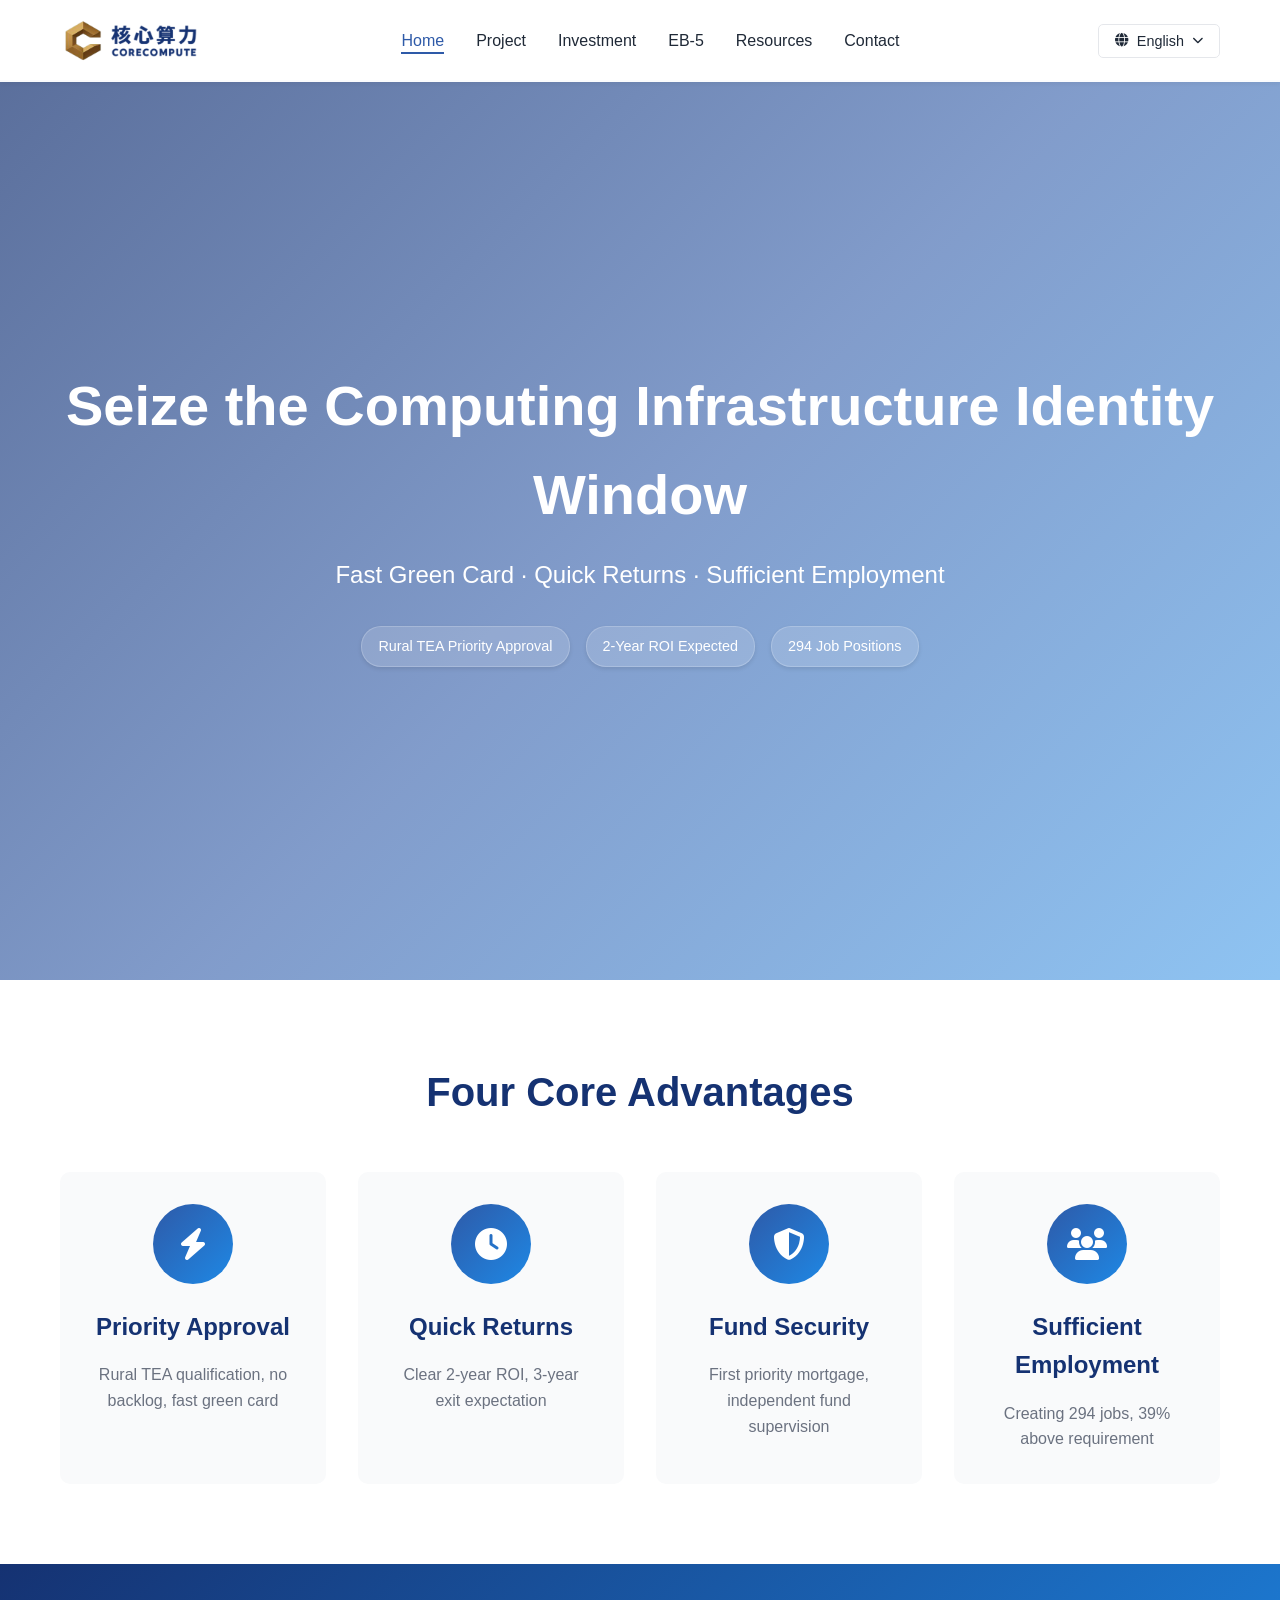
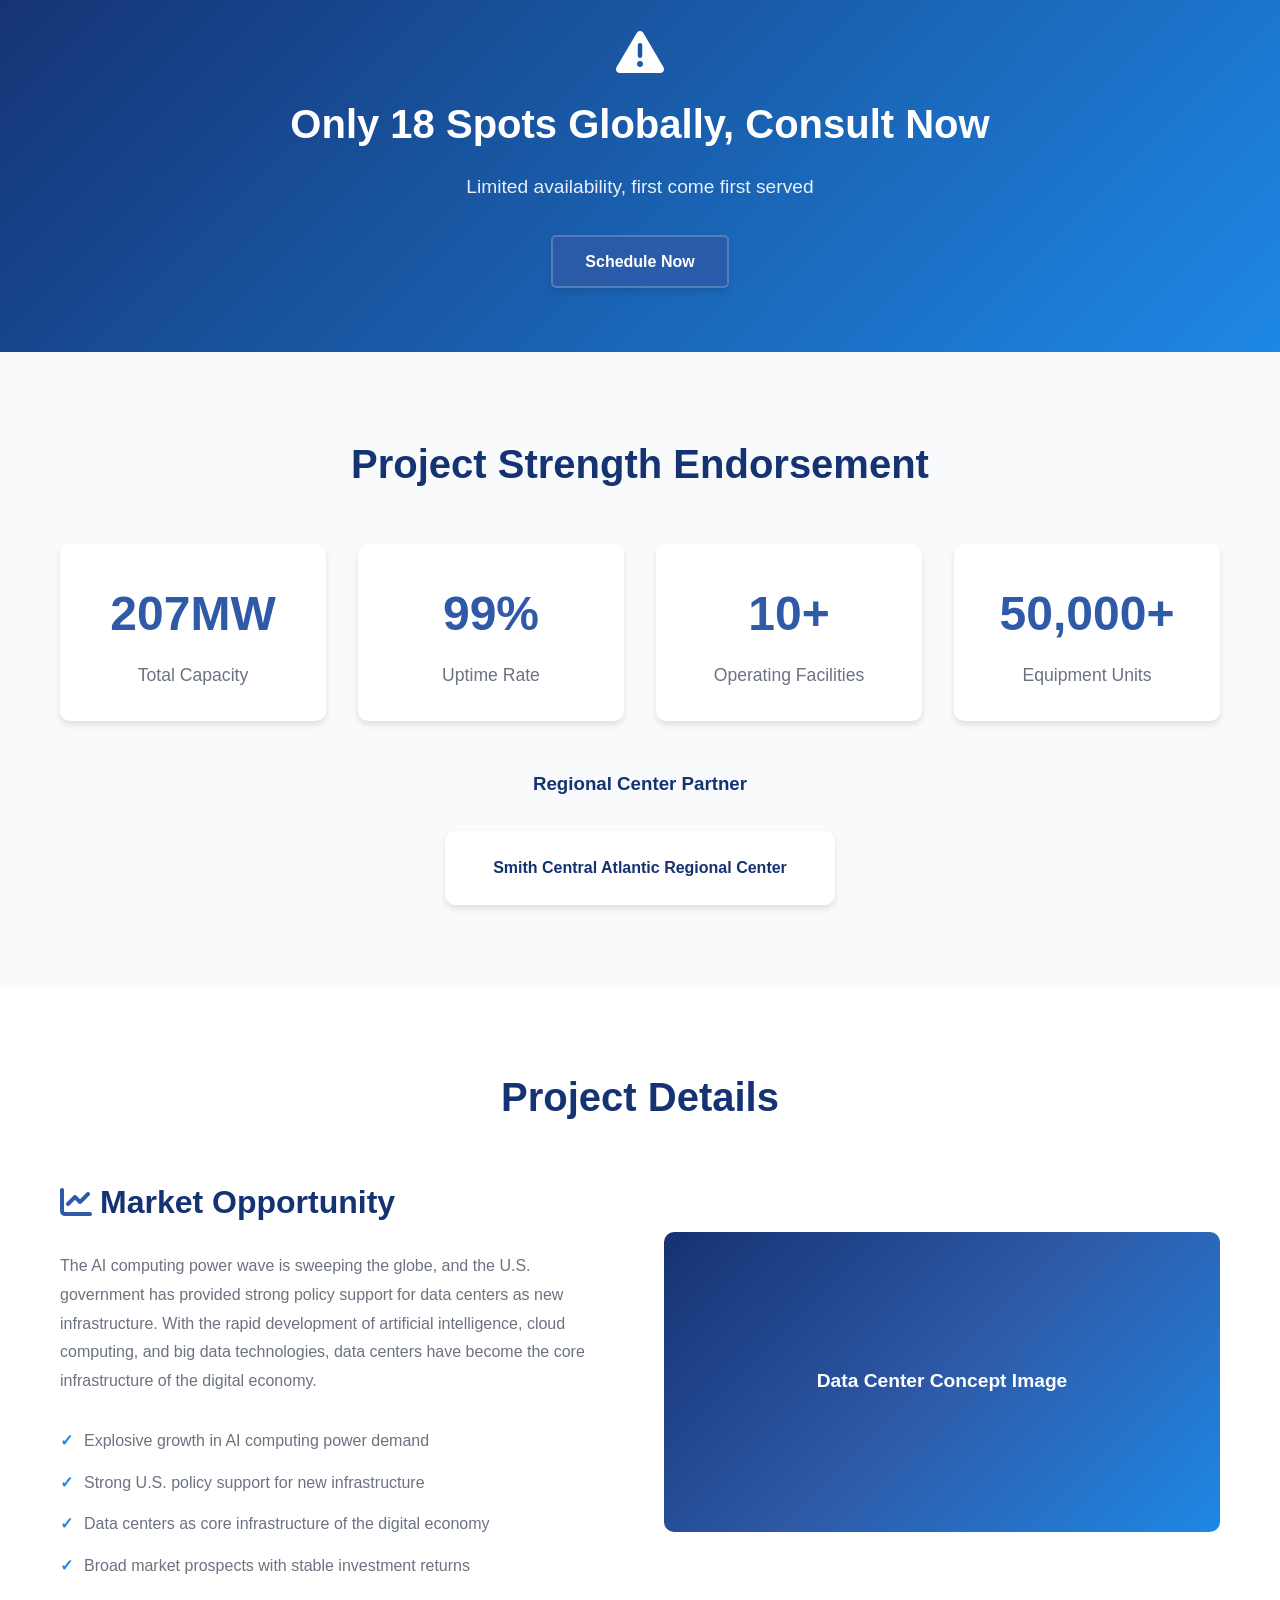
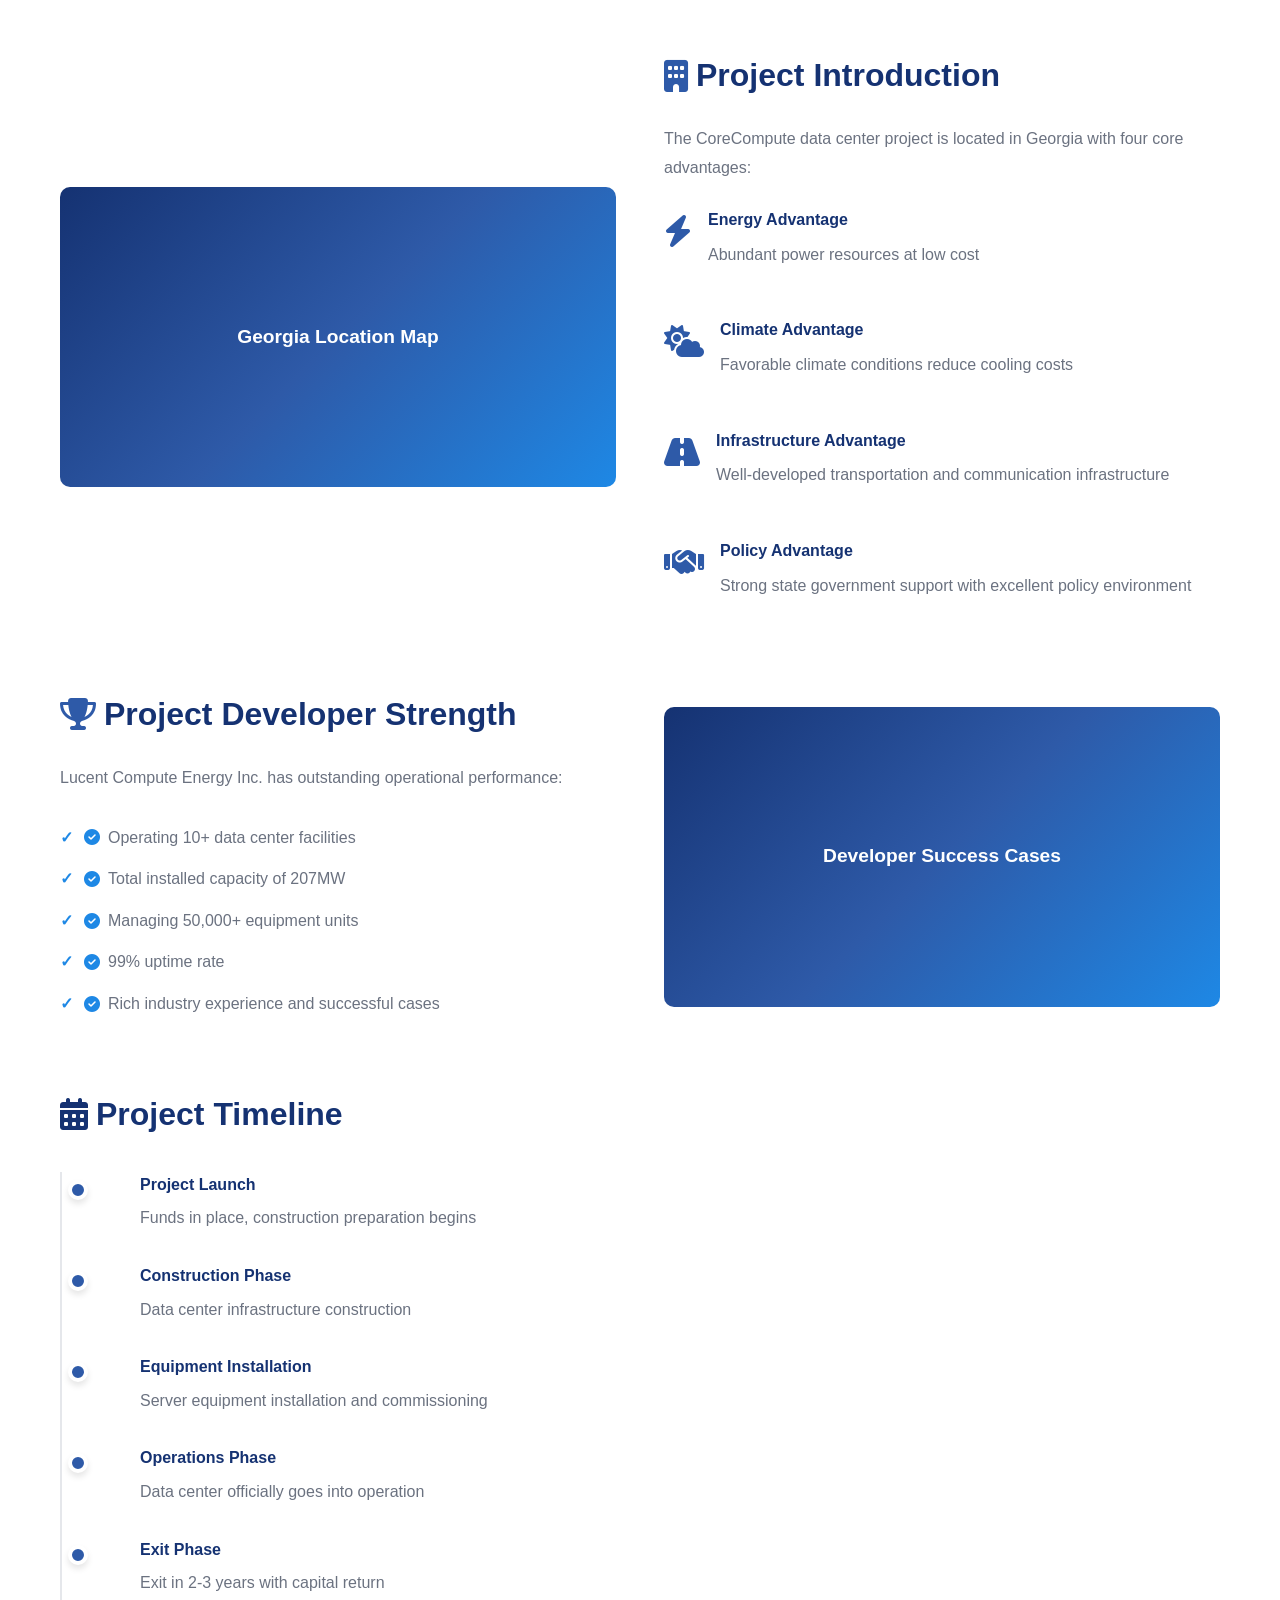
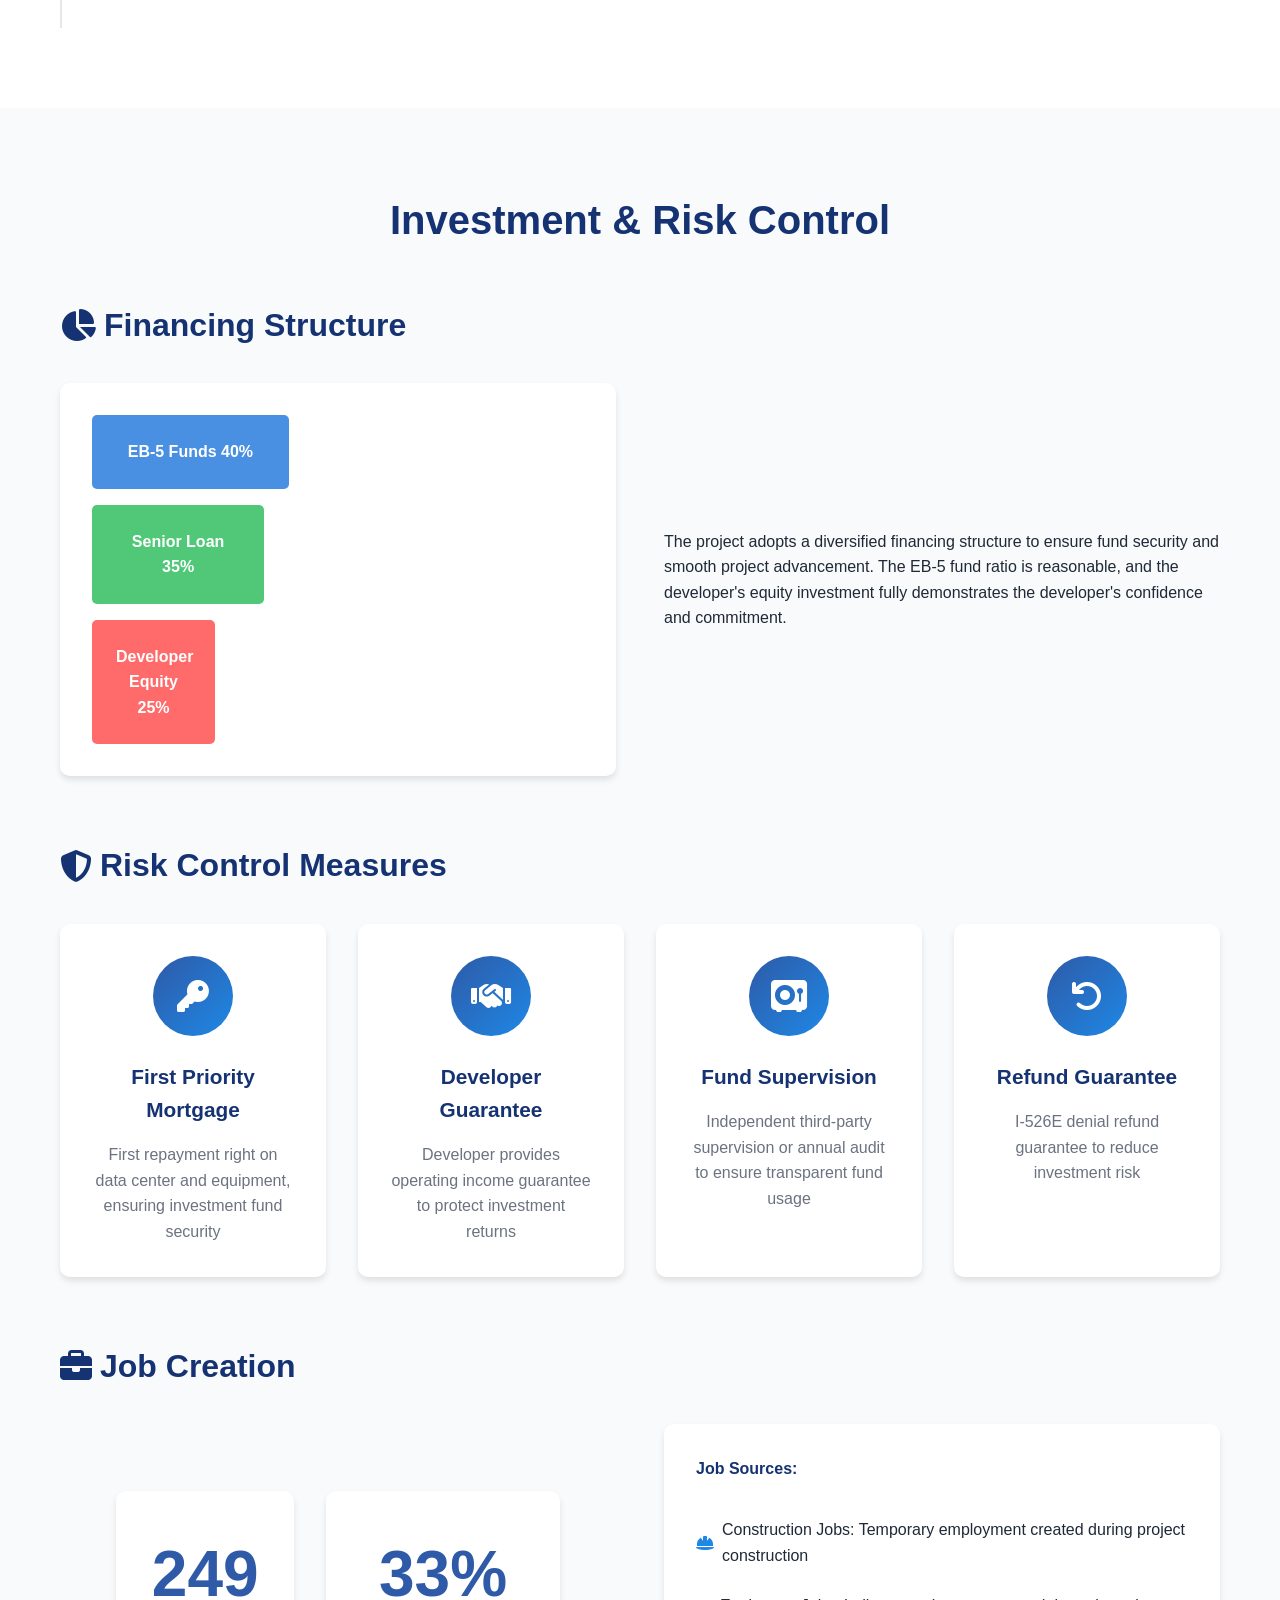
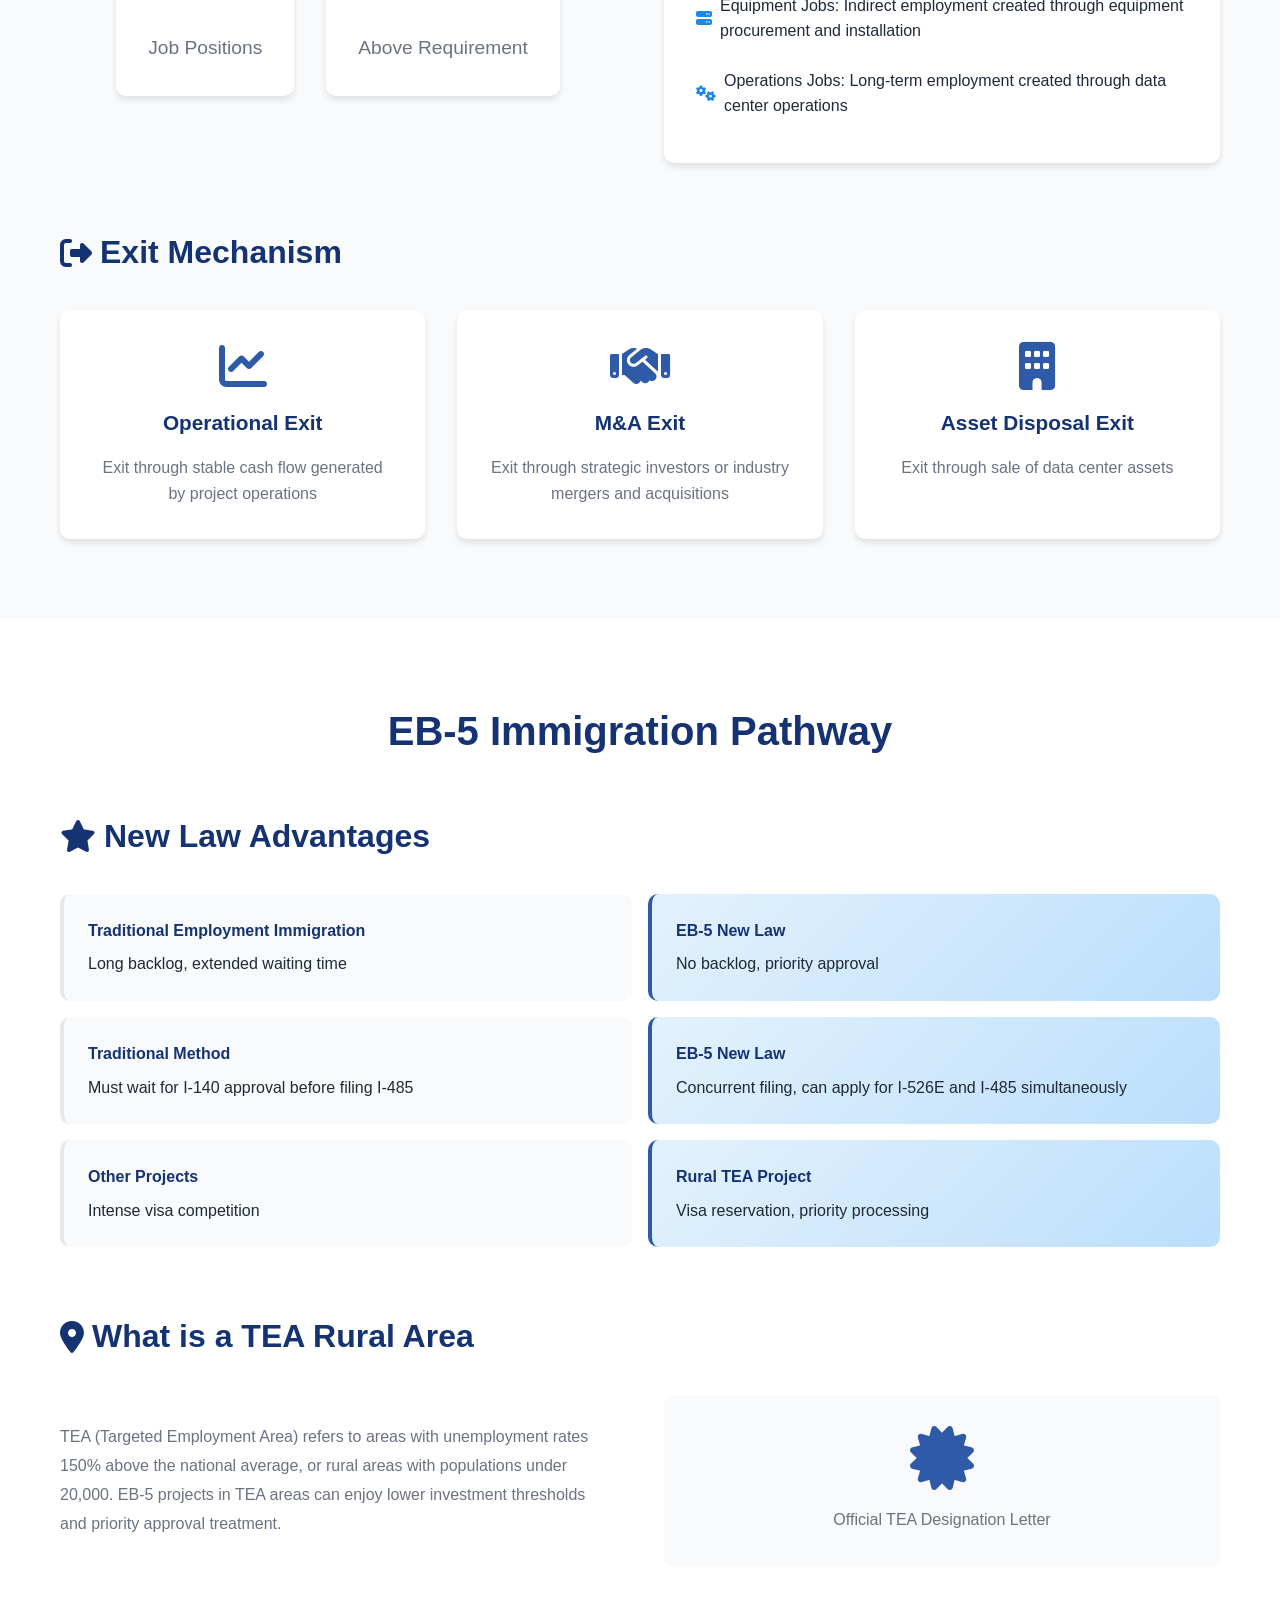
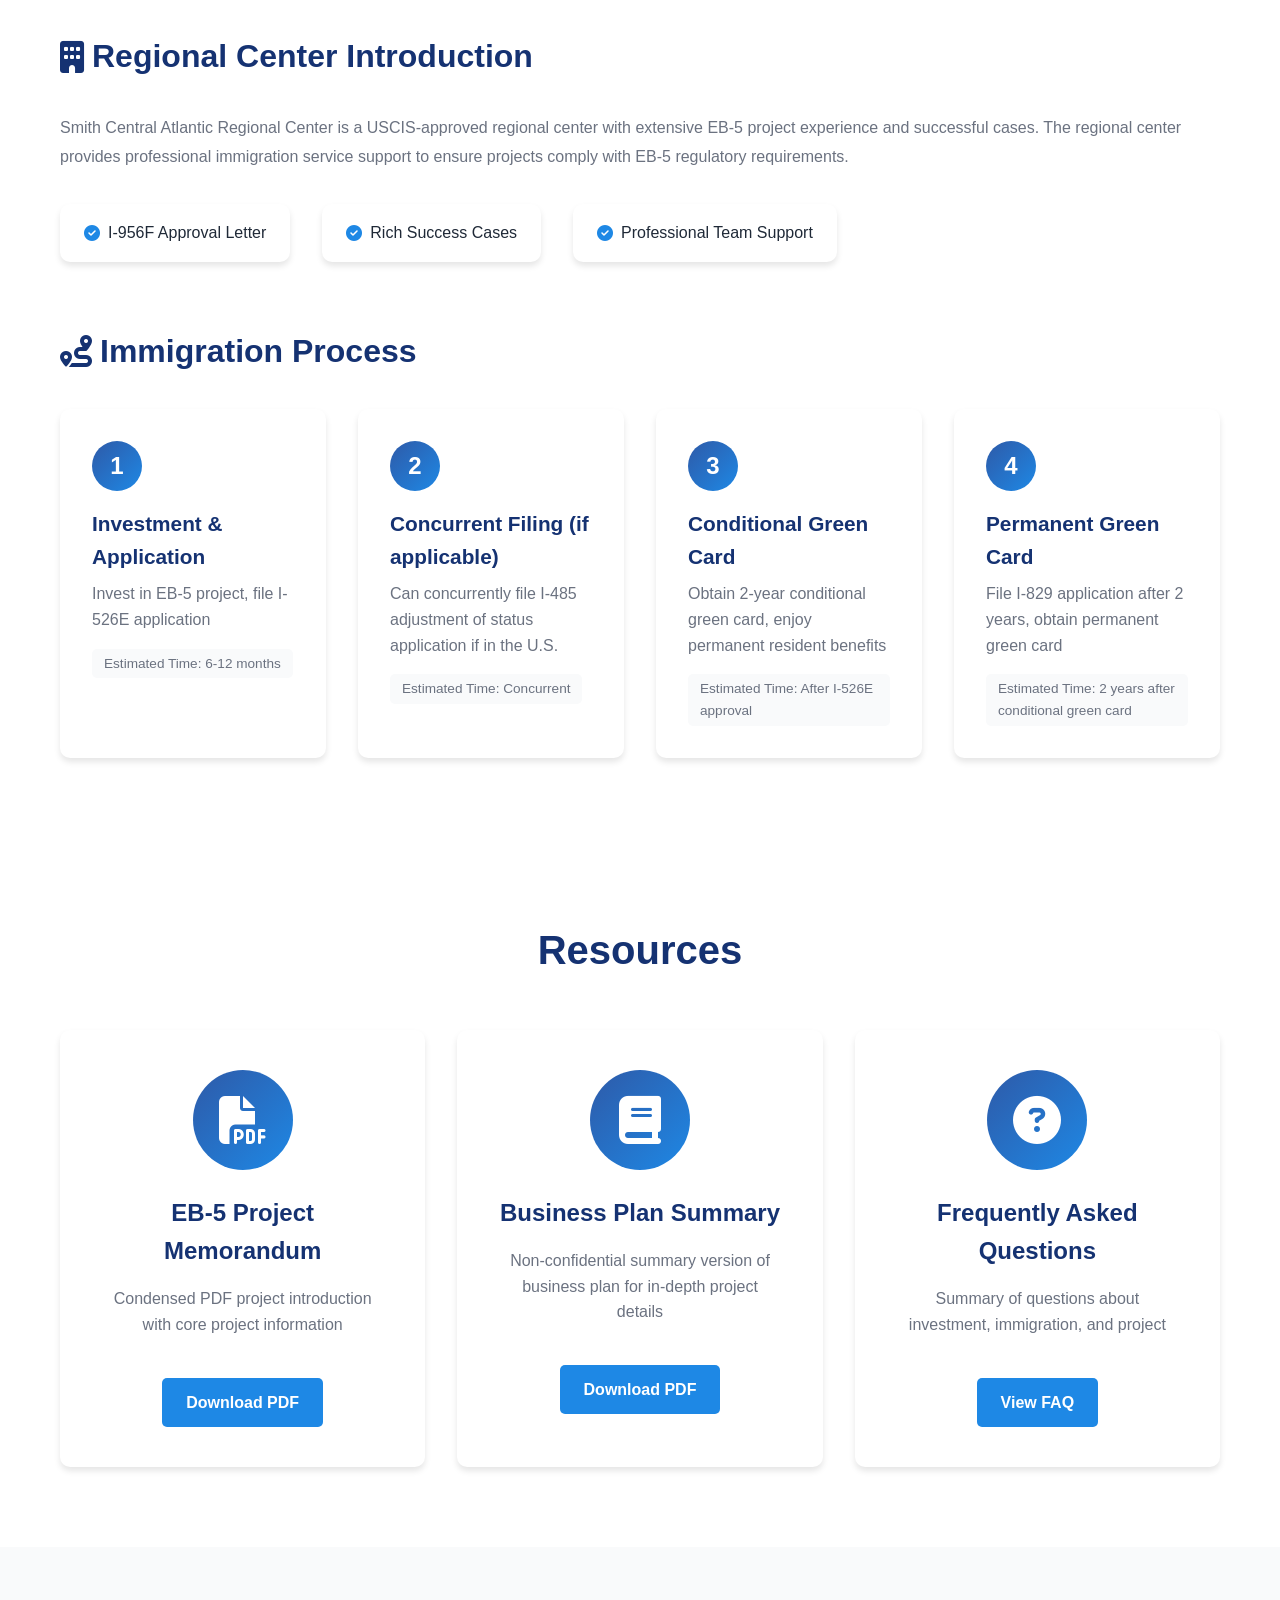
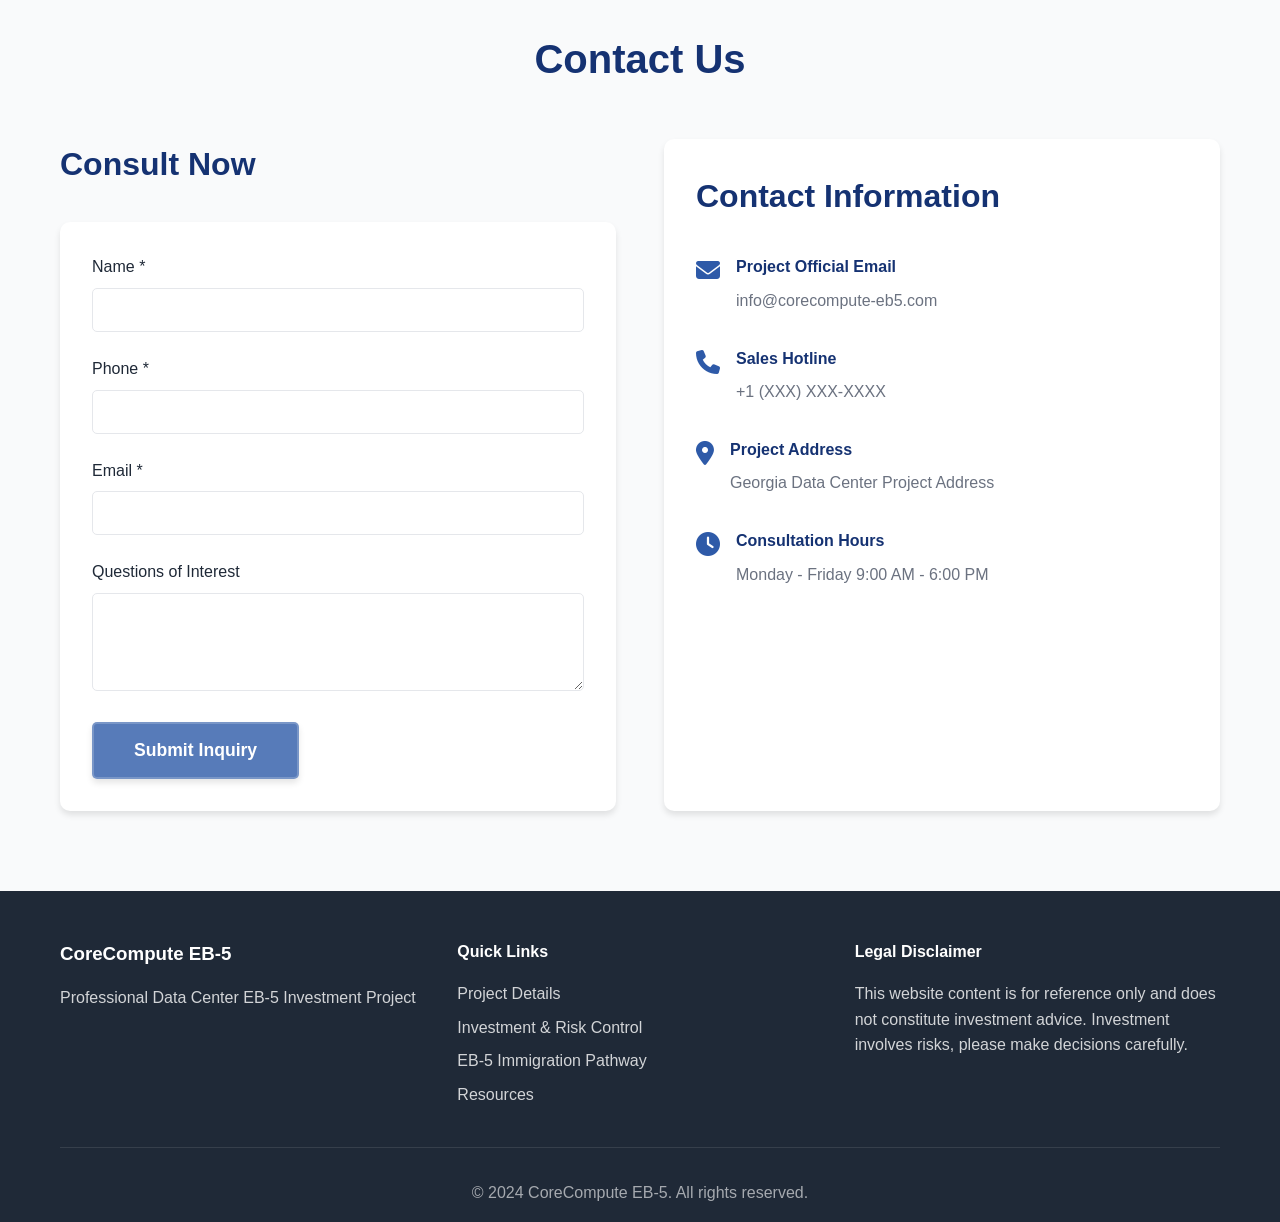
==== core/index-en.html @ f56f00c4 "_" ====
<!DOCTYPE html>
<html lang="en">
<head>
    <meta charset="UTF-8">
    <meta name="viewport" content="width=device-width, initial-scale=1.0">
    <title>CoreCompute EB-5 Data Center Project | Rural TEA Priority Approval</title>
    <link rel="stylesheet" href="styles.css">
    <link rel="stylesheet" href="https://cdnjs.cloudflare.com/ajax/libs/font-awesome/6.4.0/css/all.min.css">
</head>
<body>
    <!-- Navigation Bar -->
    <nav class="navbar">
        <div class="container">
            <div class="nav-brand">
                <img src="images/logo.png" alt="CoreCompute EB-5" class="nav-logo">
            </div>
            <ul class="nav-menu" id="navMenu">
                <li><a href="#home" class="nav-link active">Home</a></li>
                <li><a href="#project" class="nav-link">Project</a></li>
                <li><a href="#investment" class="nav-link">Investment</a></li>
                <li><a href="#eb5" class="nav-link">EB-5</a></li>
                <li><a href="#resources" class="nav-link">Resources</a></li>
                <li><a href="#contact" class="nav-link">Contact</a></li>
            </ul>
            <div class="nav-right">
                <div class="language-switcher">
                    <button class="language-btn" id="languageBtn">
                        <i class="fas fa-globe"></i>
                        <span class="current-lang">English</span>
                        <i class="fas fa-chevron-down"></i>
                    </button>
                    <ul class="language-dropdown" id="languageDropdown">
                        <li><a href="#" data-lang="zh" class="lang-option">中文</a></li>
                        <li><a href="#" data-lang="en" class="lang-option active">English</a></li>
                    </ul>
                </div>
                <div class="nav-toggle" id="navToggle">
                    <span></span>
                    <span></span>
                    <span></span>
                </div>
            </div>
        </div>
    </nav>

    <!-- Home Hero Section -->
    <section id="home" class="hero">
        <video class="hero-bg-video" id="heroBgVideo" autoplay muted loop playsinline>
            <source src="images/bg.mp4" type="video/mp4">
        </video>
        <div class="hero-overlay"></div>
        <div class="hero-content">
            <div class="container">
                <h1 class="hero-title">Seize the Computing Infrastructure Identity Window</h1>
                <p class="hero-subtitle">Fast Green Card · Quick Returns · Sufficient Employment</p>
                <div class="hero-badges">
                    <span class="badge">Rural TEA Priority Approval</span>
                    <span class="badge">2-Year ROI Expected</span>
                    <span class="badge">294 Job Positions</span>
                </div>
            </div>
        </div>
        <div class="scroll-indicator">
            <i class="fas fa-chevron-down"></i>
        </div>
    </section>

    <!-- Core Advantages -->
    <section class="advantages">
        <div class="container">
            <h2 class="section-title">Four Core Advantages</h2>
            <div class="advantages-grid">
                <div class="advantage-card">
                    <div class="advantage-icon">
                        <i class="fas fa-bolt"></i>
                    </div>
                    <h3>Priority Approval</h3>
                    <p>Rural TEA qualification, no backlog, fast green card</p>
                </div>
                <div class="advantage-card">
                    <div class="advantage-icon">
                        <i class="fas fa-clock"></i>
                    </div>
                    <h3>Quick Returns</h3>
                    <p>Clear 2-year ROI, 3-year exit expectation</p>
                </div>
                <div class="advantage-card">
                    <div class="advantage-icon">
                        <i class="fas fa-shield-alt"></i>
                    </div>
                    <h3>Fund Security</h3>
                    <p>First priority mortgage, independent fund supervision</p>
                </div>
                <div class="advantage-card">
                    <div class="advantage-icon">
                        <i class="fas fa-users"></i>
                    </div>
                    <h3>Sufficient Employment</h3>
                    <p>Creating 294 jobs, 39% above requirement</p>
                </div>
            </div>
        </div>
    </section>

    <!-- Global Quota Alert -->
    <section class="quota-alert">
        <div class="container">
            <div class="quota-content">
                <i class="fas fa-exclamation-triangle"></i>
                <h2>Only 18 Spots Globally, Consult Now</h2>
                <p>Limited availability, first come first served</p>
                <a href="#contact" class="btn-primary">Schedule Now</a>
            </div>
        </div>
    </section>

    <!-- Trust Endorsement -->
    <section class="trust">
        <div class="container">
            <h2 class="section-title">Project Strength Endorsement</h2>
            <div class="trust-stats">
                <div class="stat-item">
                    <div class="stat-number">207MW</div>
                    <div class="stat-label">Total Capacity</div>
                </div>
                <div class="stat-item">
                    <div class="stat-number">99%</div>
                    <div class="stat-label">Uptime Rate</div>
                </div>
                <div class="stat-item">
                    <div class="stat-number">10+</div>
                    <div class="stat-label">Operating Facilities</div>
                </div>
                <div class="stat-item">
                    <div class="stat-number">50,000+</div>
                    <div class="stat-label">Equipment Units</div>
                </div>
            </div>
            <div class="trust-partners">
                <h3>Regional Center Partner</h3>
                <div class="partner-logos">
                    <div class="partner-logo">Smith Central Atlantic Regional Center</div>
                </div>
            </div>
        </div>
    </section>

    <!-- Project Details -->
    <section id="project" class="project-details">
        <div class="container">
            <h2 class="section-title">Project Details</h2>
            
            <div class="detail-section">
                <div class="detail-content">
                    <h3><i class="fas fa-chart-line"></i> Market Opportunity</h3>
                    <p>The AI computing power wave is sweeping the globe, and the U.S. government has provided strong policy support for data centers as new infrastructure. With the rapid development of artificial intelligence, cloud computing, and big data technologies, data centers have become the core infrastructure of the digital economy.</p>
                    <ul>
                        <li>Explosive growth in AI computing power demand</li>
                        <li>Strong U.S. policy support for new infrastructure</li>
                        <li>Data centers as core infrastructure of the digital economy</li>
                        <li>Broad market prospects with stable investment returns</li>
                    </ul>
                </div>
                <div class="detail-image">
                    <div class="placeholder-image">Data Center Concept Image</div>
                </div>
            </div>

            <div class="detail-section reverse">
                <div class="detail-content">
                    <h3><i class="fas fa-building"></i> Project Introduction</h3>
                    <p>The CoreCompute data center project is located in Georgia with four core advantages:</p>
                    <div class="feature-list">
                        <div class="feature-item">
                            <i class="fas fa-bolt"></i>
                            <div>
                                <strong>Energy Advantage</strong>
                                <p>Abundant power resources at low cost</p>
                            </div>
                        </div>
                        <div class="feature-item">
                            <i class="fas fa-cloud-sun"></i>
                            <div>
                                <strong>Climate Advantage</strong>
                                <p>Favorable climate conditions reduce cooling costs</p>
                            </div>
                        </div>
                        <div class="feature-item">
                            <i class="fas fa-road"></i>
                            <div>
                                <strong>Infrastructure Advantage</strong>
                                <p>Well-developed transportation and communication infrastructure</p>
                            </div>
                        </div>
                        <div class="feature-item">
                            <i class="fas fa-handshake"></i>
                            <div>
                                <strong>Policy Advantage</strong>
                                <p>Strong state government support with excellent policy environment</p>
                            </div>
                        </div>
                    </div>
                </div>
                <div class="detail-image">
                    <div class="placeholder-image">Georgia Location Map</div>
                </div>
            </div>

            <div class="detail-section">
                <div class="detail-content">
                    <h3><i class="fas fa-trophy"></i> Project Developer Strength</h3>
                    <p>Lucent Compute Energy Inc. has outstanding operational performance:</p>
                    <ul class="achievement-list">
                        <li><i class="fas fa-check-circle"></i> Operating 10+ data center facilities</li>
                        <li><i class="fas fa-check-circle"></i> Total installed capacity of 207MW</li>
                        <li><i class="fas fa-check-circle"></i> Managing 50,000+ equipment units</li>
                        <li><i class="fas fa-check-circle"></i> 99% uptime rate</li>
                        <li><i class="fas fa-check-circle"></i> Rich industry experience and successful cases</li>
                    </ul>
                </div>
                <div class="detail-image">
                    <div class="placeholder-image">Developer Success Cases</div>
                </div>
            </div>

            <div class="timeline-section">
                <h3><i class="fas fa-calendar-alt"></i> Project Timeline</h3>
                <div class="timeline">
                    <div class="timeline-item">
                        <div class="timeline-marker"></div>
                        <div class="timeline-content">
                            <h4>Project Launch</h4>
                            <p>Funds in place, construction preparation begins</p>
                        </div>
                    </div>
                    <div class="timeline-item">
                        <div class="timeline-marker"></div>
                        <div class="timeline-content">
                            <h4>Construction Phase</h4>
                            <p>Data center infrastructure construction</p>
                        </div>
                    </div>
                    <div class="timeline-item">
                        <div class="timeline-marker"></div>
                        <div class="timeline-content">
                            <h4>Equipment Installation</h4>
                            <p>Server equipment installation and commissioning</p>
                        </div>
                    </div>
                    <div class="timeline-item">
                        <div class="timeline-marker"></div>
                        <div class="timeline-content">
                            <h4>Operations Phase</h4>
                            <p>Data center officially goes into operation</p>
                        </div>
                    </div>
                    <div class="timeline-item">
                        <div class="timeline-marker"></div>
                        <div class="timeline-content">
                            <h4>Exit Phase</h4>
                            <p>Exit in 2-3 years with capital return</p>
                        </div>
                    </div>
                </div>
            </div>
        </div>
    </section>

    <!-- Investment & Risk Control -->
    <section id="investment" class="investment">
        <div class="container">
            <h2 class="section-title">Investment & Risk Control</h2>

            <div class="investment-section">
                <h3><i class="fas fa-chart-pie"></i> Financing Structure</h3>
                <div class="finance-structure">
                    <div class="structure-chart">
                        <div class="chart-placeholder">
                            <div class="chart-item" style="width: 40%; background: #4A90E2;">
                                <span>EB-5 Funds 40%</span>
                            </div>
                            <div class="chart-item" style="width: 35%; background: #50C878;">
                                <span>Senior Loan 35%</span>
                            </div>
                            <div class="chart-item" style="width: 25%; background: #FF6B6B;">
                                <span>Developer Equity 25%</span>
                            </div>
                        </div>
                    </div>
                    <div class="structure-details">
                        <p>The project adopts a diversified financing structure to ensure fund security and smooth project advancement. The EB-5 fund ratio is reasonable, and the developer's equity investment fully demonstrates the developer's confidence and commitment.</p>
                    </div>
                </div>
            </div>

            <div class="risk-control">
                <h3><i class="fas fa-shield-alt"></i> Risk Control Measures</h3>
                <div class="risk-grid">
                    <div class="risk-card">
                        <div class="risk-icon">
                            <i class="fas fa-key"></i>
                        </div>
                        <h4>First Priority Mortgage</h4>
                        <p>First repayment right on data center and equipment, ensuring investment fund security</p>
                    </div>
                    <div class="risk-card">
                        <div class="risk-icon">
                            <i class="fas fa-handshake"></i>
                        </div>
                        <h4>Developer Guarantee</h4>
                        <p>Developer provides operating income guarantee to protect investment returns</p>
                    </div>
                    <div class="risk-card">
                        <div class="risk-icon">
                            <i class="fas fa-vault"></i>
                        </div>
                        <h4>Fund Supervision</h4>
                        <p>Independent third-party supervision or annual audit to ensure transparent fund usage</p>
                    </div>
                    <div class="risk-card">
                        <div class="risk-icon">
                            <i class="fas fa-undo"></i>
                        </div>
                        <h4>Refund Guarantee</h4>
                        <p>I-526E denial refund guarantee to reduce investment risk</p>
                    </div>
                </div>
            </div>

            <div class="employment-section">
                <h3><i class="fas fa-briefcase"></i> Job Creation</h3>
                <div class="employment-content">
                    <div class="employment-stats">
                        <div class="employment-stat">
                            <div class="stat-number-large">294</div>
                            <div class="stat-label-large">Job Positions</div>
                        </div>
                        <div class="employment-stat">
                            <div class="stat-number-large">39%</div>
                            <div class="stat-label-large">Above Requirement</div>
                        </div>
                    </div>
                    <div class="employment-breakdown">
                        <h4>Job Sources:</h4>
                        <ul>
                            <li><i class="fas fa-hard-hat"></i> Construction Jobs: Temporary employment created during project construction</li>
                            <li><i class="fas fa-server"></i> Equipment Jobs: Indirect employment created through equipment procurement and installation</li>
                            <li><i class="fas fa-cogs"></i> Operations Jobs: Long-term employment created through data center operations</li>
                        </ul>
                    </div>
                </div>
            </div>

            <div class="exit-section">
                <h3><i class="fas fa-sign-out-alt"></i> Exit Mechanism</h3>
                <div class="exit-options">
                    <div class="exit-card">
                        <i class="fas fa-chart-line"></i>
                        <h4>Operational Exit</h4>
                        <p>Exit through stable cash flow generated by project operations</p>
                    </div>
                    <div class="exit-card">
                        <i class="fas fa-handshake"></i>
                        <h4>M&A Exit</h4>
                        <p>Exit through strategic investors or industry mergers and acquisitions</p>
                    </div>
                    <div class="exit-card">
                        <i class="fas fa-building"></i>
                        <h4>Asset Disposal Exit</h4>
                        <p>Exit through sale of data center assets</p>
                    </div>
                </div>
            </div>
        </div>
    </section>

    <!-- EB-5 Immigration Pathway -->
    <section id="eb5" class="eb5-section">
        <div class="container">
            <h2 class="section-title">EB-5 Immigration Pathway</h2>

            <div class="eb5-advantages">
                <h3><i class="fas fa-star"></i> New Law Advantages</h3>
                <div class="comparison-table">
                    <div class="comparison-item">
                        <div class="comparison-label">Traditional Employment Immigration</div>
                        <div class="comparison-value">Long backlog, extended waiting time</div>
                    </div>
                    <div class="comparison-item highlight">
                        <div class="comparison-label">EB-5 New Law</div>
                        <div class="comparison-value">No backlog, priority approval</div>
                    </div>
                    <div class="comparison-item">
                        <div class="comparison-label">Traditional Method</div>
                        <div class="comparison-value">Must wait for I-140 approval before filing I-485</div>
                    </div>
                    <div class="comparison-item highlight">
                        <div class="comparison-label">EB-5 New Law</div>
                        <div class="comparison-value">Concurrent filing, can apply for I-526E and I-485 simultaneously</div>
                    </div>
                    <div class="comparison-item">
                        <div class="comparison-label">Other Projects</div>
                        <div class="comparison-value">Intense visa competition</div>
                    </div>
                    <div class="comparison-item highlight">
                        <div class="comparison-label">Rural TEA Project</div>
                        <div class="comparison-value">Visa reservation, priority processing</div>
                    </div>
                </div>
            </div>

            <div class="tea-section">
                <h3><i class="fas fa-map-marker-alt"></i> What is a TEA Rural Area</h3>
                <div class="tea-content">
                    <p>TEA (Targeted Employment Area) refers to areas with unemployment rates 150% above the national average, or rural areas with populations under 20,000. EB-5 projects in TEA areas can enjoy lower investment thresholds and priority approval treatment.</p>
                    <div class="tea-certificate">
                        <div class="certificate-placeholder">
                            <i class="fas fa-certificate"></i>
                            <p>Official TEA Designation Letter</p>
                        </div>
                    </div>
                </div>
            </div>

            <div class="regional-center">
                <h3><i class="fas fa-building"></i> Regional Center Introduction</h3>
                <div class="rc-content">
                    <p>Smith Central Atlantic Regional Center is a USCIS-approved regional center with extensive EB-5 project experience and successful cases. The regional center provides professional immigration service support to ensure projects comply with EB-5 regulatory requirements.</p>
                    <div class="rc-achievements">
                        <div class="rc-achievement">
                            <i class="fas fa-check-circle"></i>
                            <span>I-956F Approval Letter</span>
                        </div>
                        <div class="rc-achievement">
                            <i class="fas fa-check-circle"></i>
                            <span>Rich Success Cases</span>
                        </div>
                        <div class="rc-achievement">
                            <i class="fas fa-check-circle"></i>
                            <span>Professional Team Support</span>
                        </div>
                    </div>
                </div>
            </div>

            <div class="immigration-process">
                <h3><i class="fas fa-route"></i> Immigration Process</h3>
                <div class="process-timeline">
                    <div class="process-step">
                        <div class="step-number">1</div>
                        <div class="step-content">
                            <h4>Investment & Application</h4>
                            <p>Invest in EB-5 project, file I-526E application</p>
                            <span class="step-time">Estimated Time: 6-12 months</span>
                        </div>
                    </div>
                    <div class="process-step">
                        <div class="step-number">2</div>
                        <div class="step-content">
                            <h4>Concurrent Filing (if applicable)</h4>
                            <p>Can concurrently file I-485 adjustment of status application if in the U.S.</p>
                            <span class="step-time">Estimated Time: Concurrent</span>
                        </div>
                    </div>
                    <div class="process-step">
                        <div class="step-number">3</div>
                        <div class="step-content">
                            <h4>Conditional Green Card</h4>
                            <p>Obtain 2-year conditional green card, enjoy permanent resident benefits</p>
                            <span class="step-time">Estimated Time: After I-526E approval</span>
                        </div>
                    </div>
                    <div class="process-step">
                        <div class="step-number">4</div>
                        <div class="step-content">
                            <h4>Permanent Green Card</h4>
                            <p>File I-829 application after 2 years, obtain permanent green card</p>
                            <span class="step-time">Estimated Time: 2 years after conditional green card</span>
                        </div>
                    </div>
                </div>
            </div>
        </div>
    </section>

    <!-- Resources -->
    <section id="resources" class="resources">
        <div class="container">
            <h2 class="section-title">Resources</h2>
            <div class="resources-grid">
                <div class="resource-card">
                    <div class="resource-icon">
                        <i class="fas fa-file-pdf"></i>
                    </div>
                    <h3>EB-5 Project Memorandum</h3>
                    <p>Condensed PDF project introduction with core project information</p>
                    <a href="#" class="btn-download">Download PDF</a>
                </div>
                <div class="resource-card">
                    <div class="resource-icon">
                        <i class="fas fa-book"></i>
                    </div>
                    <h3>Business Plan Summary</h3>
                    <p>Non-confidential summary version of business plan for in-depth project details</p>
                    <a href="#" class="btn-download">Download PDF</a>
                </div>
                <div class="resource-card">
                    <div class="resource-icon">
                        <i class="fas fa-question-circle"></i>
                    </div>
                    <h3>Frequently Asked Questions</h3>
                    <p>Summary of questions about investment, immigration, and project</p>
                    <a href="#" class="btn-download">View FAQ</a>
                </div>
            </div>
        </div>
    </section>

    <!-- Contact Us -->
    <section id="contact" class="contact">
        <div class="container">
            <h2 class="section-title">Contact Us</h2>
            <div class="contact-content">
                <div class="contact-form-container">
                    <h3>Consult Now</h3>
                    <form class="contact-form" id="contactForm">
                        <div class="form-group">
                            <label for="name">Name *</label>
                            <input type="text" id="name" name="name" required>
                        </div>
                        <div class="form-group">
                            <label for="phone">Phone *</label>
                            <input type="tel" id="phone" name="phone" required>
                        </div>
                        <div class="form-group">
                            <label for="email">Email *</label>
                            <input type="email" id="email" name="email" required>
                        </div>
                        <div class="form-group">
                            <label for="message">Questions of Interest</label>
                            <textarea id="message" name="message" rows="4"></textarea>
                        </div>
                        <button type="submit" class="btn-primary btn-large">Submit Inquiry</button>
                    </form>
                </div>
                <div class="contact-info">
                    <h3>Contact Information</h3>
                    <div class="info-item">
                        <i class="fas fa-envelope"></i>
                        <div>
                            <strong>Project Official Email</strong>
                            <p>info@corecompute-eb5.com</p>
                        </div>
                    </div>
                    <div class="info-item">
                        <i class="fas fa-phone"></i>
                        <div>
                            <strong>Sales Hotline</strong>
                            <p>+1 (XXX) XXX-XXXX</p>
                        </div>
                    </div>
                    <div class="info-item">
                        <i class="fas fa-map-marker-alt"></i>
                        <div>
                            <strong>Project Address</strong>
                            <p>Georgia Data Center Project Address</p>
                        </div>
                    </div>
                    <div class="info-item">
                        <i class="fas fa-clock"></i>
                        <div>
                            <strong>Consultation Hours</strong>
                            <p>Monday - Friday 9:00 AM - 6:00 PM</p>
                        </div>
                    </div>
                </div>
            </div>
        </div>
    </section>

    <!-- Footer -->
    <footer class="footer">
        <div class="container">
            <div class="footer-content">
                <div class="footer-section">
                    <h3>CoreCompute EB-5</h3>
                    <p>Professional Data Center EB-5 Investment Project</p>
                </div>
                <div class="footer-section">
                    <h4>Quick Links</h4>
                    <ul>
                        <li><a href="#project">Project Details</a></li>
                        <li><a href="#investment">Investment & Risk Control</a></li>
                        <li><a href="#eb5">EB-5 Immigration Pathway</a></li>
                        <li><a href="#resources">Resources</a></li>
                    </ul>
                </div>
                <div class="footer-section">
                    <h4>Legal Disclaimer</h4>
                    <p>This website content is for reference only and does not constitute investment advice. Investment involves risks, please make decisions carefully.</p>
                </div>
            </div>
            <div class="footer-bottom">
                <p>&copy; 2024 CoreCompute EB-5. All rights reserved.</p>
            </div>
        </div>
    </footer>

    <script src="script.js"></script>
</body>
</html>
---- core/styles.css ----
/* 全局样式 */
* {
    margin: 0;
    padding: 0;
    box-sizing: border-box;
}

:root {
    --primary-color: #153272;
    --secondary-color: #2E5AA8;
    --accent-color: #1E88E5;
    --text-dark: #1f2937;
    --text-light: #6b7280;
    --bg-light: #f9fafb;
    --bg-white: #ffffff;
    --border-color: #e5e7eb;
    --shadow: 0 4px 6px rgba(0, 0, 0, 0.1);
    --shadow-lg: 0 10px 25px rgba(0, 0, 0, 0.15);
}

body {
    font-family: -apple-system, BlinkMacSystemFont, 'Segoe UI', 'PingFang SC', 'Hiragino Sans GB', 'Microsoft YaHei', sans-serif;
    line-height: 1.6;
    color: var(--text-dark);
    overflow-x: hidden;
}

.container {
    max-width: 1200px;
    margin: 0 auto;
    padding: 0 20px;
}

/* 导航栏 */
.navbar {
    position: fixed;
    top: 0;
    left: 0;
    right: 0;
    background: rgba(255, 255, 255, 0.95);
    backdrop-filter: blur(10px);
    box-shadow: var(--shadow);
    z-index: 1000;
    padding: 1rem 0;
}

.navbar .container {
    display: flex;
    justify-content: space-between;
    align-items: center;
}

.nav-brand {
    display: flex;
    align-items: center;
    gap: 0.75rem;
}

.nav-logo {
    height: 50px;
    width: auto;
    object-fit: contain;
}

.nav-brand-text {
    display: flex;
    flex-direction: column;
}

.nav-brand h1 {
    font-size: 1.5rem;
    color: var(--primary-color);
    margin-bottom: 0.2rem;
}

.nav-brand .subtitle {
    font-size: 0.85rem;
    color: var(--text-light);
}

.nav-menu {
    display: flex;
    list-style: none;
    gap: 2rem;
    align-items: center;
}

.nav-menu .nav-link {
    text-decoration: none;
    color: var(--text-dark);
    font-weight: 500;
    transition: color 0.3s;
    position: relative;
}

.nav-menu .nav-link:hover,
.nav-menu .nav-link.active {
    color: var(--secondary-color);
}

.nav-menu .nav-link.active::after {
    content: '';
    position: absolute;
    bottom: -5px;
    left: 0;
    right: 0;
    height: 2px;
    background: var(--secondary-color);
}

.nav-toggle {
    display: none;
    flex-direction: column;
    cursor: pointer;
    gap: 4px;
}

.nav-toggle span {
    width: 25px;
    height: 3px;
    background: var(--text-dark);
    transition: all 0.3s;
}

.nav-right {
    display: flex;
    align-items: center;
    gap: 1rem;
}

/* 语言切换器 */
.language-switcher {
    position: relative;
}

.language-btn {
    display: flex;
    align-items: center;
    gap: 0.5rem;
    padding: 0.5rem 1rem;
    background: transparent;
    border: 1px solid var(--border-color);
    border-radius: 5px;
    color: var(--text-dark);
    font-size: 0.9rem;
    cursor: pointer;
    transition: all 0.3s;
}

.language-btn:hover {
    background: var(--bg-light);
    border-color: var(--secondary-color);
    color: var(--secondary-color);
}

.language-btn i {
    font-size: 0.85rem;
}

.language-btn .fa-chevron-down {
    font-size: 0.7rem;
    transition: transform 0.3s;
}

.language-switcher.active .language-btn .fa-chevron-down {
    transform: rotate(180deg);
}

.language-dropdown {
    position: absolute;
    top: calc(100% + 0.5rem);
    right: 0;
    background: white;
    border: 1px solid var(--border-color);
    border-radius: 5px;
    box-shadow: var(--shadow-lg);
    list-style: none;
    padding: 0.5rem 0;
    min-width: 120px;
    opacity: 0;
    visibility: hidden;
    transform: translateY(-10px);
    transition: all 0.3s;
    z-index: 1001;
}

.language-switcher.active .language-dropdown {
    opacity: 1;
    visibility: visible;
    transform: translateY(0);
}

.language-dropdown li {
    margin: 0;
}

.lang-option {
    display: block;
    padding: 0.75rem 1.5rem;
    color: var(--text-dark);
    text-decoration: none;
    transition: all 0.3s;
}

.lang-option:hover {
    background: var(--bg-light);
    color: var(--secondary-color);
}

.lang-option.active {
    background: var(--bg-light);
    color: var(--secondary-color);
    font-weight: 600;
}

.nav-cta {
    padding: 0.5rem 1.5rem;
    font-size: 0.9rem;
}

/* 按钮样式 */
.btn-primary {
    background: rgba(46, 90, 168, 0.8);
    backdrop-filter: blur(20px);
    -webkit-backdrop-filter: blur(20px);
    color: white;
    padding: 0.75rem 2rem;
    border: 2px solid rgba(255, 255, 255, 0.2);
    border-radius: 5px;
    text-decoration: none;
    display: inline-block;
    font-weight: 600;
    transition: all 0.3s;
    cursor: pointer;
    box-shadow: 0 4px 6px rgba(0, 0, 0, 0.1);
}

.btn-primary:hover {
    background: rgba(21, 50, 114, 0.9);
    backdrop-filter: blur(25px);
    -webkit-backdrop-filter: blur(25px);
    border-color: rgba(255, 255, 255, 0.3);
    transform: translateY(-2px);
    box-shadow: 0 6px 12px rgba(0, 0, 0, 0.15);
}

.btn-secondary {
    background: rgba(255, 255, 255, 0.1);
    backdrop-filter: blur(20px);
    -webkit-backdrop-filter: blur(20px);
    color: white;
    padding: 0.75rem 2rem;
    border: 2px solid rgba(255, 255, 255, 0.3);
    border-radius: 5px;
    text-decoration: none;
    display: inline-block;
    font-weight: 600;
    transition: all 0.3s;
    box-shadow: 0 4px 6px rgba(0, 0, 0, 0.1);
}

.btn-secondary:hover {
    background: rgba(255, 255, 255, 0.2);
    backdrop-filter: blur(25px);
    -webkit-backdrop-filter: blur(25px);
    border-color: rgba(255, 255, 255, 0.5);
    color: white;
    transform: translateY(-2px);
    box-shadow: 0 6px 12px rgba(0, 0, 0, 0.15);
}

.btn-large {
    padding: 1rem 2.5rem;
    font-size: 1.1rem;
}

.btn-download {
    background: var(--accent-color);
    color: white;
    padding: 0.75rem 1.5rem;
    border: none;
    border-radius: 5px;
    text-decoration: none;
    display: inline-block;
    font-weight: 600;
    transition: all 0.3s;
    margin-top: 1rem;
}

.btn-download:hover {
    background: #1565C0;
    transform: translateY(-2px);
}

/* 首页英雄区 */
.hero {
    position: relative;
    height: 100vh;
    min-height: 600px;
    display: flex;
    align-items: center;
    justify-content: center;
    color: white;
    text-align: center;
    margin-top: 80px;
    overflow: hidden;
}

.hero-bg-video {
    position: absolute;
    top: 50%;
    left: 50%;
    min-width: 100%;
    min-height: 100%;
    width: auto;
    height: auto;
    transform: translate(-50%, -50%);
    z-index: 0;
    object-fit: cover;
}

.hero-overlay {
    position: absolute;
    top: 0;
    left: 0;
    right: 0;
    bottom: 0;
    background: linear-gradient(135deg, rgba(21, 50, 114, 0.7) 0%, rgba(46, 90, 168, 0.6) 50%, rgba(30, 136, 229, 0.5) 100%);
    z-index: 1;
}

.hero-content {
    position: relative;
    z-index: 1;
    width: 100%;
}

.hero-title {
    font-size: 3.5rem;
    font-weight: 700;
    margin-bottom: 1rem;
    animation: fadeInUp 1s;
}

.hero-subtitle {
    font-size: 1.5rem;
    margin-bottom: 2rem;
    opacity: 0.9;
    animation: fadeInUp 1s 0.2s both;
}

.hero-badges {
    display: flex;
    gap: 1rem;
    justify-content: center;
    margin-bottom: 2rem;
    flex-wrap: wrap;
    animation: fadeInUp 1s 0.4s both;
}

.badge {
    background: rgba(255, 255, 255, 0.15);
    padding: 0.5rem 1rem;
    border-radius: 20px;
    backdrop-filter: blur(10px);
    -webkit-backdrop-filter: blur(10px);
    font-size: 0.9rem;
    border: 1px solid rgba(255, 255, 255, 0.2);
    box-shadow: 0 2px 4px rgba(0, 0, 0, 0.1);
}

.hero-cta {
    display: flex;
    gap: 1rem;
    justify-content: center;
    animation: fadeInUp 1s 0.6s both;
}

.scroll-indicator {
    position: absolute;
    bottom: 30px;
    left: 50%;
    transform: translateX(-50%);
    animation: bounce 2s infinite;
}

.scroll-indicator i {
    font-size: 2rem;
    color: white;
}

@keyframes fadeInUp {
    from {
        opacity: 0;
        transform: translateY(30px);
    }
    to {
        opacity: 1;
        transform: translateY(0);
    }
}

@keyframes bounce {
    0%, 20%, 50%, 80%, 100% {
        transform: translateX(-50%) translateY(0);
    }
    40% {
        transform: translateX(-50%) translateY(-10px);
    }
    60% {
        transform: translateX(-50%) translateY(-5px);
    }
}

/* 核心优势 */
.advantages {
    padding: 5rem 0;
    background: var(--bg-white);
}

.section-title {
    text-align: center;
    font-size: 2.5rem;
    margin-bottom: 3rem;
    color: var(--primary-color);
}

.advantages-grid {
    display: grid;
    grid-template-columns: repeat(auto-fit, minmax(250px, 1fr));
    gap: 2rem;
}

.advantage-card {
    text-align: center;
    padding: 2rem;
    background: var(--bg-light);
    border-radius: 10px;
    transition: all 0.3s;
}

.advantage-card:hover {
    transform: translateY(-5px);
    box-shadow: var(--shadow-lg);
}

.advantage-icon {
    width: 80px;
    height: 80px;
    margin: 0 auto 1.5rem;
    background: linear-gradient(135deg, var(--secondary-color), var(--accent-color));
    border-radius: 50%;
    display: flex;
    align-items: center;
    justify-content: center;
    color: white;
    font-size: 2rem;
}

.advantage-card h3 {
    font-size: 1.5rem;
    margin-bottom: 1rem;
    color: var(--primary-color);
}

.advantage-card p {
    color: var(--text-light);
}

/* 名额告示 */
.quota-alert {
    padding: 4rem 0;
    background: linear-gradient(135deg, #153272 0%, #1E88E5 100%);
    color: white;
    text-align: center;
}

.quota-content i {
    font-size: 3rem;
    margin-bottom: 1rem;
}

.quota-content h2 {
    font-size: 2.5rem;
    margin-bottom: 1rem;
}

.quota-content p {
    font-size: 1.2rem;
    margin-bottom: 2rem;
    opacity: 0.9;
}

/* 信任背书 */
.trust {
    padding: 5rem 0;
    background: var(--bg-light);
}

.trust-stats {
    display: grid;
    grid-template-columns: repeat(auto-fit, minmax(200px, 1fr));
    gap: 2rem;
    margin-bottom: 3rem;
}

.stat-item {
    text-align: center;
    padding: 2rem;
    background: white;
    border-radius: 10px;
    box-shadow: var(--shadow);
}

.stat-number {
    font-size: 3rem;
    font-weight: 700;
    color: var(--secondary-color);
    margin-bottom: 0.5rem;
}

.stat-label {
    color: var(--text-light);
    font-size: 1.1rem;
}

.trust-partners {
    text-align: center;
}

.trust-partners h3 {
    margin-bottom: 2rem;
    color: var(--primary-color);
}

.partner-logos {
    display: flex;
    justify-content: center;
    flex-wrap: wrap;
    gap: 2rem;
}

.partner-logo {
    padding: 1.5rem 3rem;
    background: white;
    border-radius: 10px;
    box-shadow: var(--shadow);
    font-weight: 600;
    color: var(--primary-color);
}

/* 项目详情 */
.project-details {
    padding: 5rem 0;
    background: var(--bg-white);
}

.detail-section {
    display: grid;
    grid-template-columns: 1fr 1fr;
    gap: 3rem;
    margin-bottom: 4rem;
    align-items: center;
}

.detail-section.reverse {
    direction: rtl;
}

.detail-section.reverse > * {
    direction: ltr;
}

.detail-content h3 {
    font-size: 2rem;
    color: var(--primary-color);
    margin-bottom: 1.5rem;
    display: flex;
    align-items: center;
    gap: 0.5rem;
}

.detail-content h3 i {
    color: var(--secondary-color);
}

.detail-content p {
    color: var(--text-light);
    margin-bottom: 1.5rem;
    line-height: 1.8;
}

.detail-content ul {
    list-style: none;
    padding-left: 0;
}

.detail-content ul li {
    padding: 0.5rem 0;
    padding-left: 1.5rem;
    position: relative;
    color: var(--text-light);
}

.detail-content ul li::before {
    content: '✓';
    position: absolute;
    left: 0;
    color: var(--accent-color);
    font-weight: bold;
}

.detail-image {
    background: var(--bg-light);
    border-radius: 10px;
    overflow: hidden;
    min-height: 300px;
}

.placeholder-image {
    width: 100%;
    height: 100%;
    min-height: 300px;
    display: flex;
    align-items: center;
    justify-content: center;
    background: linear-gradient(135deg, #153272 0%, #2E5AA8 50%, #1E88E5 100%);
    color: white;
    font-size: 1.2rem;
    font-weight: 600;
}

.feature-list {
    display: flex;
    flex-direction: column;
    gap: 1.5rem;
}

.feature-item {
    display: flex;
    gap: 1rem;
    align-items: flex-start;
}

.feature-item i {
    font-size: 2rem;
    color: var(--secondary-color);
    margin-top: 0.5rem;
}

.feature-item strong {
    display: block;
    margin-bottom: 0.5rem;
    color: var(--primary-color);
}

.achievement-list {
    list-style: none;
    padding: 0;
}

.achievement-list li {
    padding: 0.75rem 0;
    display: flex;
    align-items: center;
    gap: 0.5rem;
    color: var(--text-dark);
}

.achievement-list li i {
    color: var(--accent-color);
}

/* 时间轴 */
.timeline-section {
    margin-top: 4rem;
}

.timeline-section h3 {
    font-size: 2rem;
    color: var(--primary-color);
    margin-bottom: 2rem;
    display: flex;
    align-items: center;
    gap: 0.5rem;
}

.timeline {
    position: relative;
    padding-left: 2rem;
}

.timeline::before {
    content: '';
    position: absolute;
    left: 0;
    top: 0;
    bottom: 0;
    width: 2px;
    background: var(--border-color);
}

.timeline-item {
    position: relative;
    padding-left: 3rem;
    padding-bottom: 2rem;
}

.timeline-marker {
    position: absolute;
    left: -1.5rem;
    top: 0.5rem;
    width: 20px;
    height: 20px;
    background: var(--secondary-color);
    border-radius: 50%;
    border: 4px solid white;
    box-shadow: var(--shadow);
}

.timeline-content h4 {
    color: var(--primary-color);
    margin-bottom: 0.5rem;
}

.timeline-content p {
    color: var(--text-light);
}

/* 投资与风控 */
.investment {
    padding: 5rem 0;
    background: var(--bg-light);
}

.investment-section h3,
.risk-control h3,
.employment-section h3,
.exit-section h3 {
    font-size: 2rem;
    color: var(--primary-color);
    margin-bottom: 2rem;
    display: flex;
    align-items: center;
    gap: 0.5rem;
}

.finance-structure {
    display: grid;
    grid-template-columns: 1fr 1fr;
    gap: 3rem;
    align-items: center;
    margin-bottom: 4rem;
}

.chart-placeholder {
    display: flex;
    flex-direction: column;
    gap: 1rem;
    padding: 2rem;
    background: white;
    border-radius: 10px;
    box-shadow: var(--shadow);
}

.chart-item {
    padding: 1.5rem;
    border-radius: 5px;
    color: white;
    font-weight: 600;
    text-align: center;
}

.risk-grid {
    display: grid;
    grid-template-columns: repeat(auto-fit, minmax(250px, 1fr));
    gap: 2rem;
    margin-bottom: 4rem;
}

.risk-card {
    background: white;
    padding: 2rem;
    border-radius: 10px;
    box-shadow: var(--shadow);
    text-align: center;
    transition: all 0.3s;
}

.risk-card:hover {
    transform: translateY(-5px);
    box-shadow: var(--shadow-lg);
}

.risk-icon {
    width: 80px;
    height: 80px;
    margin: 0 auto 1.5rem;
    background: linear-gradient(135deg, var(--secondary-color), var(--accent-color));
    border-radius: 50%;
    display: flex;
    align-items: center;
    justify-content: center;
    color: white;
    font-size: 2rem;
}

.risk-card h4 {
    color: var(--primary-color);
    margin-bottom: 1rem;
    font-size: 1.3rem;
}

.risk-card p {
    color: var(--text-light);
}

.employment-content {
    display: grid;
    grid-template-columns: 1fr 1fr;
    gap: 3rem;
    align-items: center;
    margin-bottom: 4rem;
}

.employment-stats {
    display: flex;
    gap: 2rem;
    justify-content: center;
}

.employment-stat {
    text-align: center;
    padding: 2rem;
    background: white;
    border-radius: 10px;
    box-shadow: var(--shadow);
}

.stat-number-large {
    font-size: 4rem;
    font-weight: 700;
    color: var(--secondary-color);
    margin-bottom: 0.5rem;
}

.stat-label-large {
    color: var(--text-light);
    font-size: 1.2rem;
}

.employment-breakdown {
    background: white;
    padding: 2rem;
    border-radius: 10px;
    box-shadow: var(--shadow);
}

.employment-breakdown h4 {
    color: var(--primary-color);
    margin-bottom: 1.5rem;
}

.employment-breakdown ul {
    list-style: none;
    padding: 0;
}

.employment-breakdown ul li {
    padding: 0.75rem 0;
    display: flex;
    align-items: center;
    gap: 0.5rem;
    color: var(--text-dark);
}

.employment-breakdown ul li i {
    color: var(--accent-color);
}

.exit-options {
    display: grid;
    grid-template-columns: repeat(auto-fit, minmax(250px, 1fr));
    gap: 2rem;
}

.exit-card {
    background: white;
    padding: 2rem;
    border-radius: 10px;
    box-shadow: var(--shadow);
    text-align: center;
    transition: all 0.3s;
}

.exit-card:hover {
    transform: translateY(-5px);
    box-shadow: var(--shadow-lg);
}

.exit-card i {
    font-size: 3rem;
    color: var(--secondary-color);
    margin-bottom: 1rem;
}

.exit-card h4 {
    color: var(--primary-color);
    margin-bottom: 1rem;
    font-size: 1.3rem;
}

.exit-card p {
    color: var(--text-light);
}

/* EB-5移民通道 */
.eb5-section {
    padding: 5rem 0;
    background: var(--bg-white);
}

.eb5-advantages h3,
.tea-section h3,
.regional-center h3,
.immigration-process h3 {
    font-size: 2rem;
    color: var(--primary-color);
    margin-bottom: 2rem;
    display: flex;
    align-items: center;
    gap: 0.5rem;
}

.comparison-table {
    display: grid;
    grid-template-columns: 1fr 1fr;
    gap: 1rem;
    margin-bottom: 4rem;
}

.comparison-item {
    padding: 1.5rem;
    background: var(--bg-light);
    border-radius: 10px;
    border-left: 4px solid var(--border-color);
}

.comparison-item.highlight {
    background: linear-gradient(135deg, #E3F2FD 0%, #BBDEFB 100%);
    border-left-color: var(--secondary-color);
}

.comparison-label {
    font-weight: 600;
    color: var(--primary-color);
    margin-bottom: 0.5rem;
}

.comparison-value {
    color: var(--text-dark);
}

.tea-content {
    display: grid;
    grid-template-columns: 1fr 1fr;
    gap: 3rem;
    align-items: center;
    margin-bottom: 4rem;
}

.tea-content p {
    color: var(--text-light);
    line-height: 1.8;
}

.tea-certificate {
    background: var(--bg-light);
    border-radius: 10px;
    padding: 2rem;
    text-align: center;
}

.certificate-placeholder {
    display: flex;
    flex-direction: column;
    align-items: center;
    gap: 1rem;
    color: var(--text-light);
}

.certificate-placeholder i {
    font-size: 4rem;
    color: var(--secondary-color);
}

.rc-content {
    margin-bottom: 4rem;
}

.rc-content p {
    color: var(--text-light);
    line-height: 1.8;
    margin-bottom: 2rem;
}

.rc-achievements {
    display: flex;
    gap: 2rem;
    flex-wrap: wrap;
}

.rc-achievement {
    display: flex;
    align-items: center;
    gap: 0.5rem;
    padding: 1rem 1.5rem;
    background: white;
    border-radius: 10px;
    box-shadow: var(--shadow);
    color: var(--text-dark);
}

.rc-achievement i {
    color: var(--accent-color);
}

/* 移民流程 */
.process-timeline {
    display: grid;
    grid-template-columns: repeat(auto-fit, minmax(250px, 1fr));
    gap: 2rem;
}

.process-step {
    background: white;
    padding: 2rem;
    border-radius: 10px;
    box-shadow: var(--shadow);
    position: relative;
    transition: all 0.3s;
}

.process-step:hover {
    transform: translateY(-5px);
    box-shadow: var(--shadow-lg);
}

.step-number {
    width: 50px;
    height: 50px;
    background: linear-gradient(135deg, var(--secondary-color), var(--accent-color));
    color: white;
    border-radius: 50%;
    display: flex;
    align-items: center;
    justify-content: center;
    font-size: 1.5rem;
    font-weight: 700;
    margin-bottom: 1rem;
}

.step-content h4 {
    color: var(--primary-color);
    margin-bottom: 0.5rem;
    font-size: 1.3rem;
}

.step-content p {
    color: var(--text-light);
    margin-bottom: 1rem;
}

.step-time {
    display: inline-block;
    padding: 0.25rem 0.75rem;
    background: var(--bg-light);
    border-radius: 5px;
    font-size: 0.85rem;
    color: var(--text-light);
}

/* 关于我们 */
.about {
    padding: 5rem 0;
    background: var(--bg-light);
}

.team-section h3,
.partners-section h3 {
    font-size: 2rem;
    color: var(--primary-color);
    margin-bottom: 2rem;
    text-align: center;
}

.team-grid {
    display: grid;
    grid-template-columns: repeat(auto-fit, minmax(250px, 1fr));
    gap: 2rem;
    margin-bottom: 4rem;
}

.team-member {
    background: white;
    padding: 2rem;
    border-radius: 10px;
    box-shadow: var(--shadow);
    text-align: center;
    transition: all 0.3s;
}

.team-member:hover {
    transform: translateY(-5px);
    box-shadow: var(--shadow-lg);
}

.member-photo {
    width: 150px;
    height: 150px;
    margin: 0 auto 1.5rem;
    background: var(--bg-light);
    border-radius: 50%;
    display: flex;
    align-items: center;
    justify-content: center;
    font-size: 4rem;
    color: var(--text-light);
}

.team-member h4 {
    color: var(--primary-color);
    margin-bottom: 0.5rem;
}

.team-member p {
    color: var(--text-light);
}

.partners-grid {
    display: grid;
    grid-template-columns: repeat(auto-fit, minmax(250px, 1fr));
    gap: 2rem;
}

.partner-card {
    background: white;
    padding: 2rem;
    border-radius: 10px;
    box-shadow: var(--shadow);
    text-align: center;
    transition: all 0.3s;
}

.partner-card:hover {
    transform: translateY(-5px);
    box-shadow: var(--shadow-lg);
}

.partner-icon {
    width: 80px;
    height: 80px;
    margin: 0 auto 1.5rem;
    background: linear-gradient(135deg, var(--secondary-color), var(--accent-color));
    border-radius: 50%;
    display: flex;
    align-items: center;
    justify-content: center;
    color: white;
    font-size: 2rem;
}

.partner-card h4 {
    color: var(--primary-color);
    margin-bottom: 0.5rem;
}

.partner-card p {
    color: var(--text-light);
}

/* 资料下载 */
.resources {
    padding: 5rem 0;
    background: var(--bg-white);
}

.resources-grid {
    display: grid;
    grid-template-columns: repeat(auto-fit, minmax(300px, 1fr));
    gap: 2rem;
}

.resource-card {
    background: white;
    padding: 2.5rem;
    border-radius: 10px;
    box-shadow: var(--shadow);
    text-align: center;
    transition: all 0.3s;
}

.resource-card:hover {
    transform: translateY(-5px);
    box-shadow: var(--shadow-lg);
}

.resource-icon {
    width: 100px;
    height: 100px;
    margin: 0 auto 1.5rem;
    background: linear-gradient(135deg, var(--secondary-color), var(--accent-color));
    border-radius: 50%;
    display: flex;
    align-items: center;
    justify-content: center;
    color: white;
    font-size: 3rem;
}

.resource-card h3 {
    color: var(--primary-color);
    margin-bottom: 1rem;
    font-size: 1.5rem;
}

.resource-card p {
    color: var(--text-light);
    margin-bottom: 1.5rem;
}

/* 联系我们 */
.contact {
    padding: 5rem 0;
    background: var(--bg-light);
}

.contact-content {
    display: grid;
    grid-template-columns: 1fr 1fr;
    gap: 3rem;
}

.contact-form-container h3,
.contact-info h3 {
    font-size: 2rem;
    color: var(--primary-color);
    margin-bottom: 2rem;
}

.contact-form {
    background: white;
    padding: 2rem;
    border-radius: 10px;
    box-shadow: var(--shadow);
}

.form-group {
    margin-bottom: 1.5rem;
}

.form-group label {
    display: block;
    margin-bottom: 0.5rem;
    color: var(--text-dark);
    font-weight: 500;
}

.form-group input,
.form-group textarea {
    width: 100%;
    padding: 0.75rem;
    border: 1px solid var(--border-color);
    border-radius: 5px;
    font-size: 1rem;
    font-family: inherit;
    transition: border-color 0.3s;
}

.form-group input:focus,
.form-group textarea:focus {
    outline: none;
    border-color: var(--secondary-color);
}

.contact-info {
    background: white;
    padding: 2rem;
    border-radius: 10px;
    box-shadow: var(--shadow);
}

.info-item {
    display: flex;
    gap: 1rem;
    margin-bottom: 2rem;
    align-items: flex-start;
}

.info-item i {
    font-size: 1.5rem;
    color: var(--secondary-color);
    margin-top: 0.25rem;
}

.info-item strong {
    display: block;
    color: var(--primary-color);
    margin-bottom: 0.5rem;
}

.info-item p {
    color: var(--text-light);
}

/* 页脚 */
.footer {
    background: var(--text-dark);
    color: white;
    padding: 3rem 0 1rem;
}

.footer-content {
    display: grid;
    grid-template-columns: repeat(auto-fit, minmax(250px, 1fr));
    gap: 2rem;
    margin-bottom: 2rem;
}

.footer-section h3,
.footer-section h4 {
    margin-bottom: 1rem;
}

.footer-section ul {
    list-style: none;
    padding: 0;
}

.footer-section ul li {
    margin-bottom: 0.5rem;
}

.footer-section a {
    color: rgba(255, 255, 255, 0.8);
    text-decoration: none;
    transition: color 0.3s;
}

.footer-section a:hover {
    color: white;
}

.footer-section p {
    color: rgba(255, 255, 255, 0.8);
    line-height: 1.6;
}

.footer-bottom {
    text-align: center;
    padding-top: 2rem;
    border-top: 1px solid rgba(255, 255, 255, 0.1);
    color: rgba(255, 255, 255, 0.6);
}

/* 响应式设计 */
@media (max-width: 768px) {
    .nav-menu {
        position: fixed;
        left: -100%;
        top: 70px;
        flex-direction: column;
        background: white;
        width: 100%;
        text-align: center;
        transition: 0.3s;
        box-shadow: var(--shadow);
        padding: 2rem 0;
    }

    .nav-menu.active {
        left: 0;
    }

    .nav-toggle {
        display: flex;
    }

    .nav-cta {
        display: none;
    }

    .nav-right {
        gap: 0.5rem;
    }

    .language-btn {
        padding: 0.4rem 0.75rem;
        font-size: 0.85rem;
    }

    .language-btn .current-lang {
        display: none;
    }

    .language-dropdown {
        right: 0;
        min-width: 100px;
    }

    .nav-logo {
        height: 40px;
    }

    .nav-brand h1 {
        font-size: 1.2rem;
    }

    .nav-brand .subtitle {
        font-size: 0.75rem;
    }

    .hero-title {
        font-size: 2rem;
    }

    .hero-subtitle {
        font-size: 1.2rem;
    }

    .hero-cta {
        flex-direction: column;
        align-items: center;
    }

    .section-title {
        font-size: 2rem;
    }

    .detail-section {
        grid-template-columns: 1fr;
    }

    .detail-section.reverse {
        direction: ltr;
    }

    .finance-structure,
    .employment-content,
    .tea-content,
    .contact-content {
        grid-template-columns: 1fr;
    }

    .comparison-table {
        grid-template-columns: 1fr;
    }

    .advantages-grid,
    .risk-grid,
    .exit-options,
    .process-timeline {
        grid-template-columns: 1fr;
    }
}
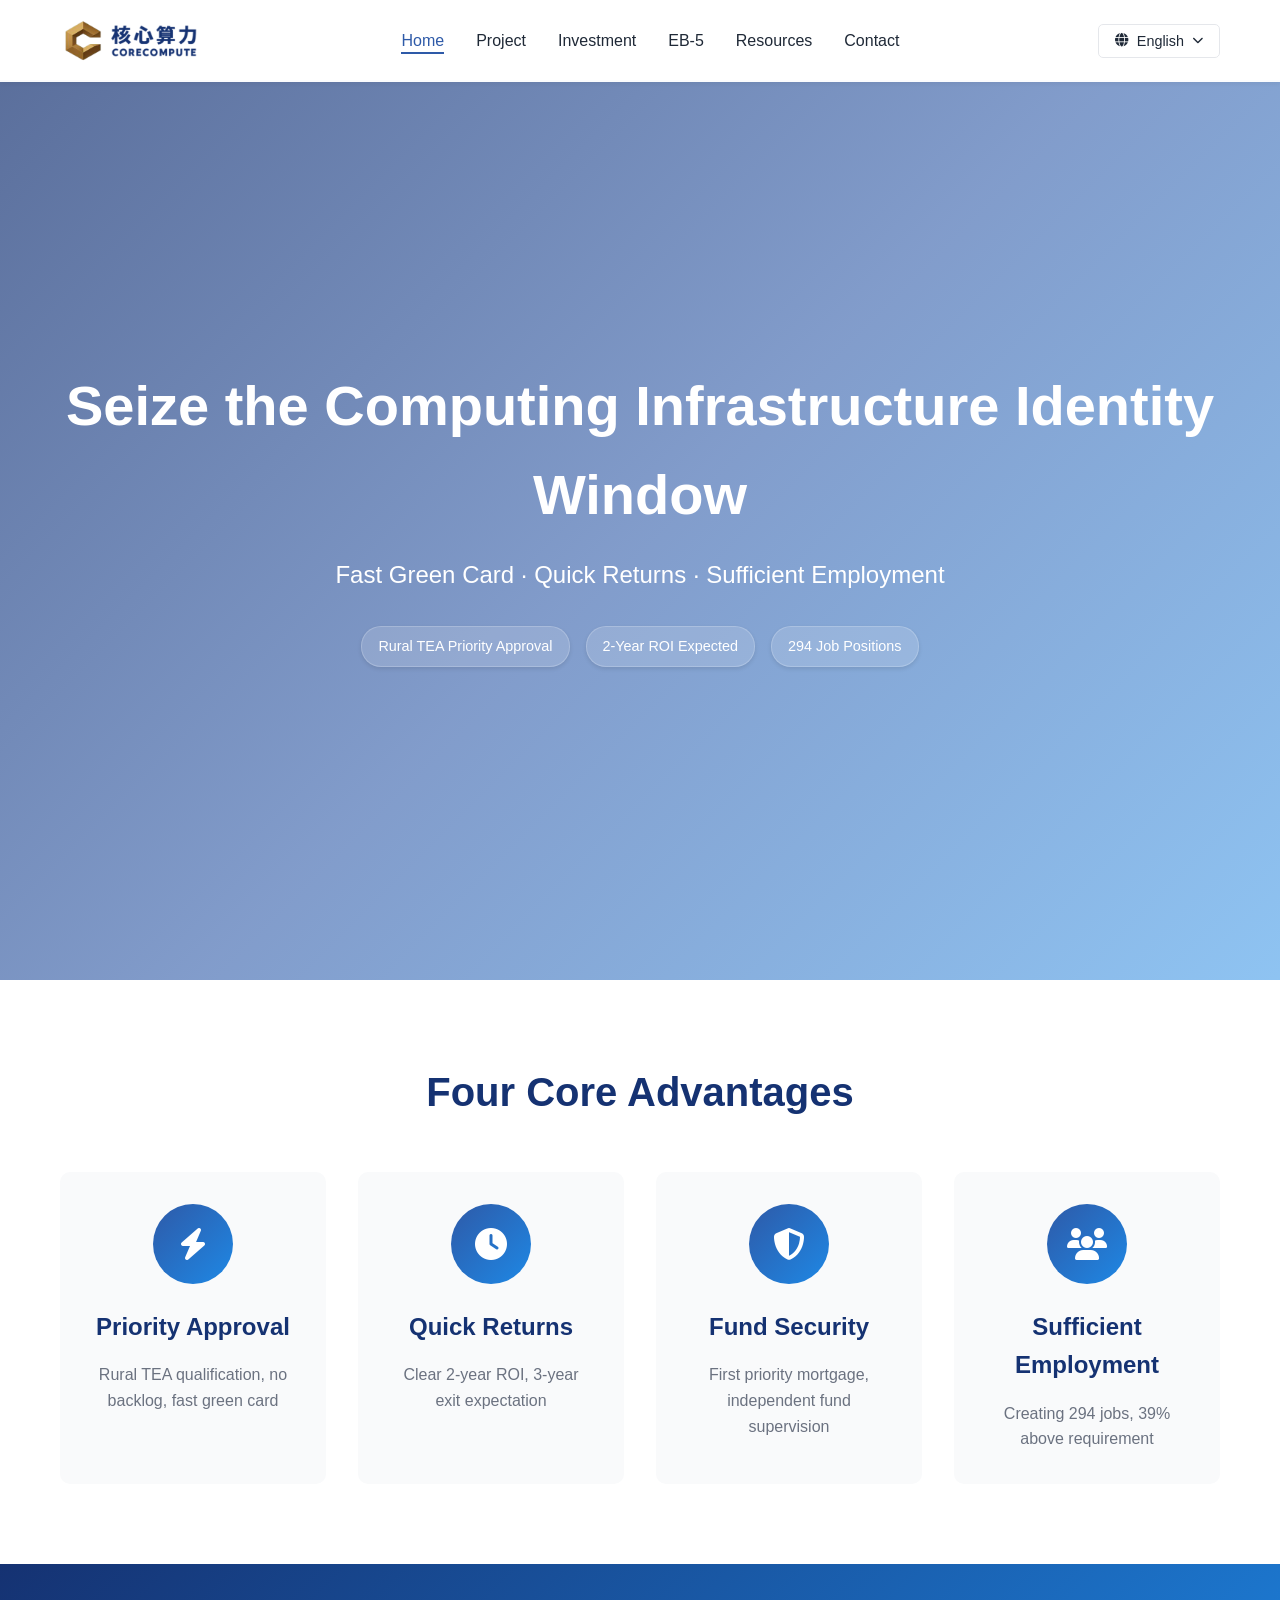
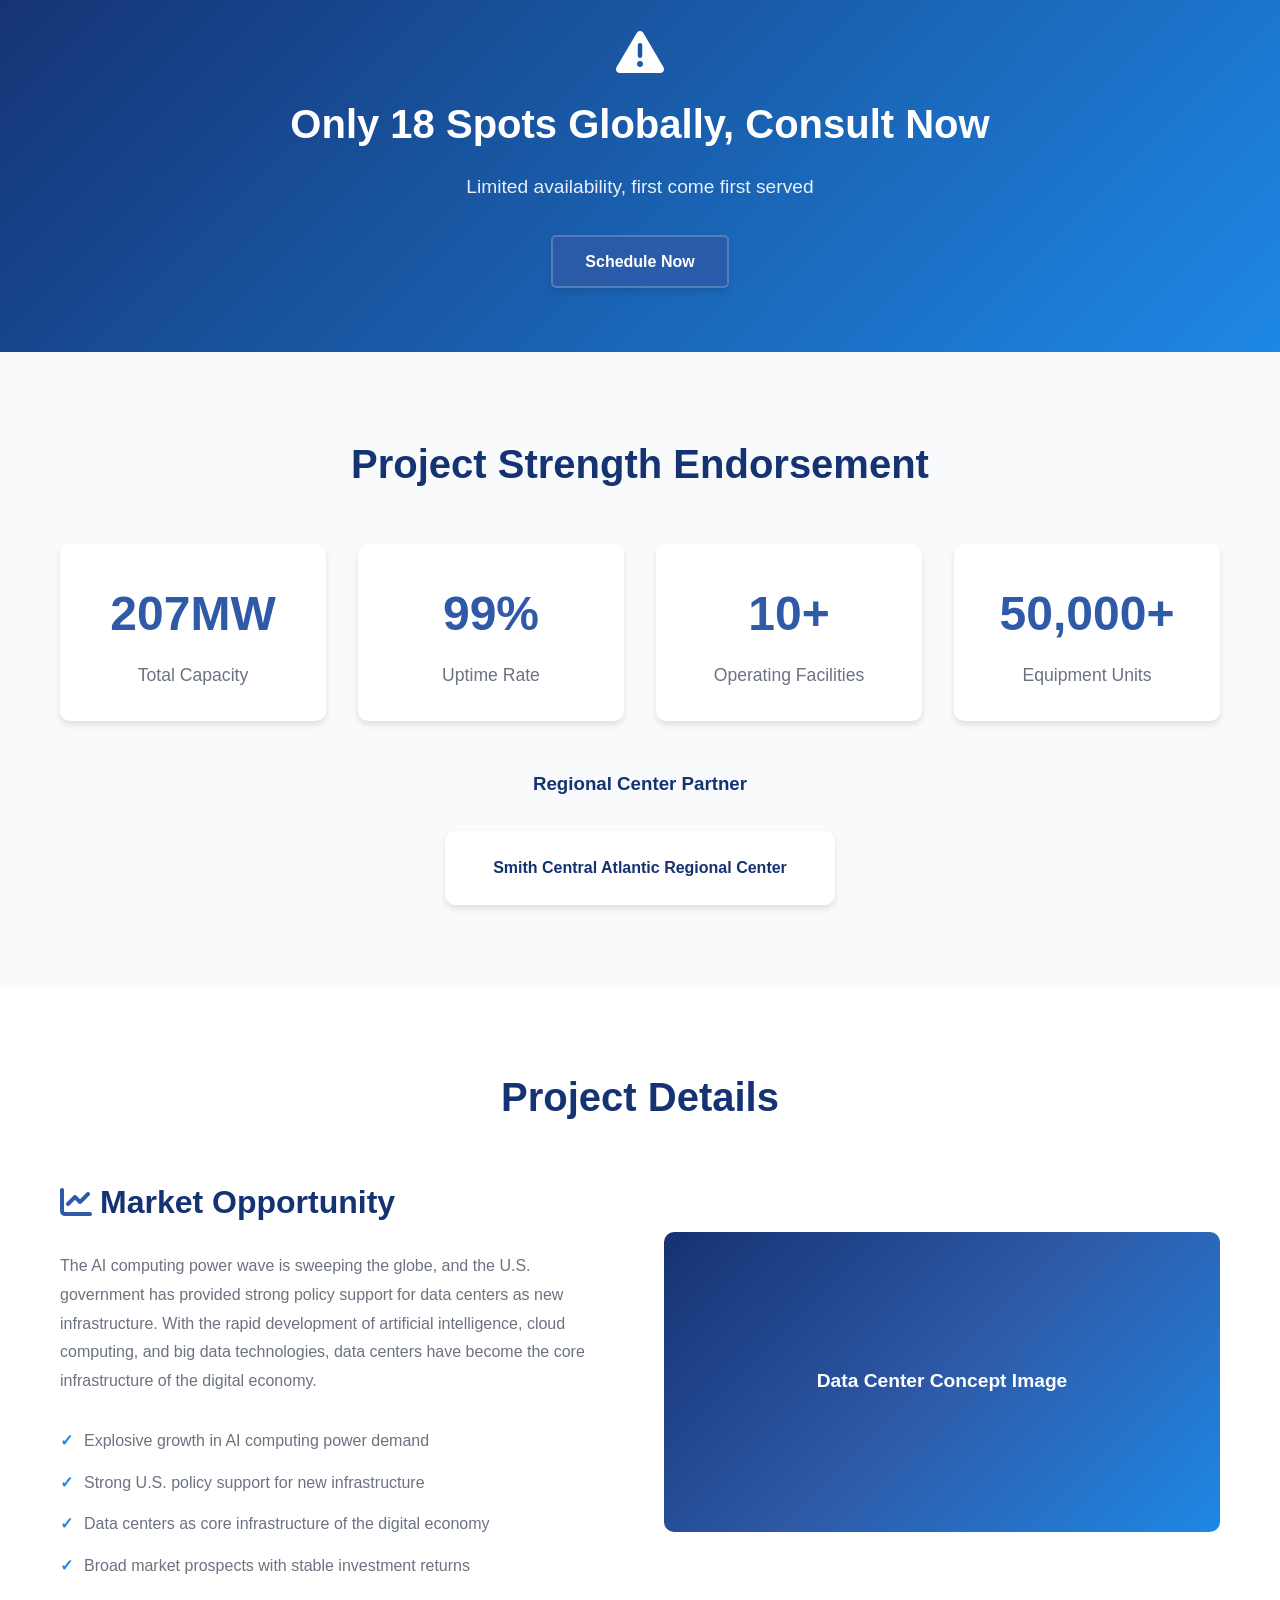
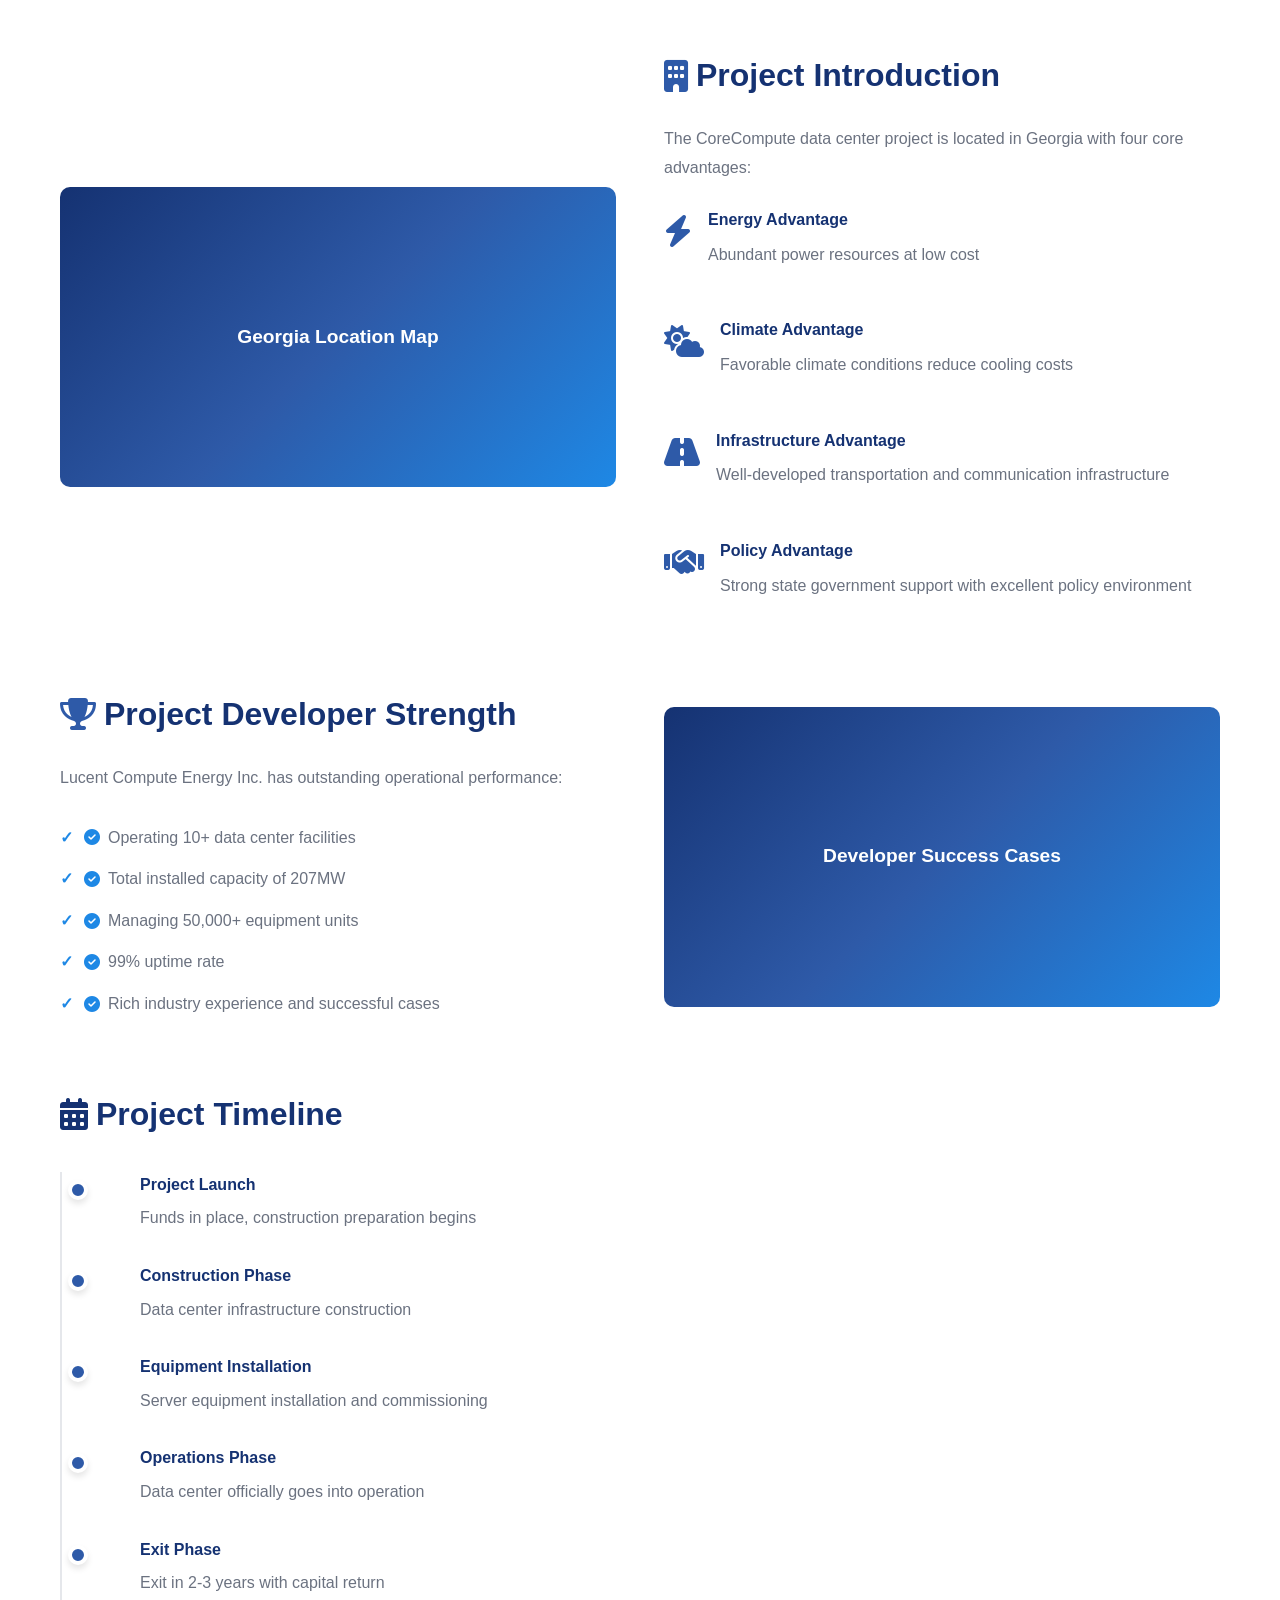
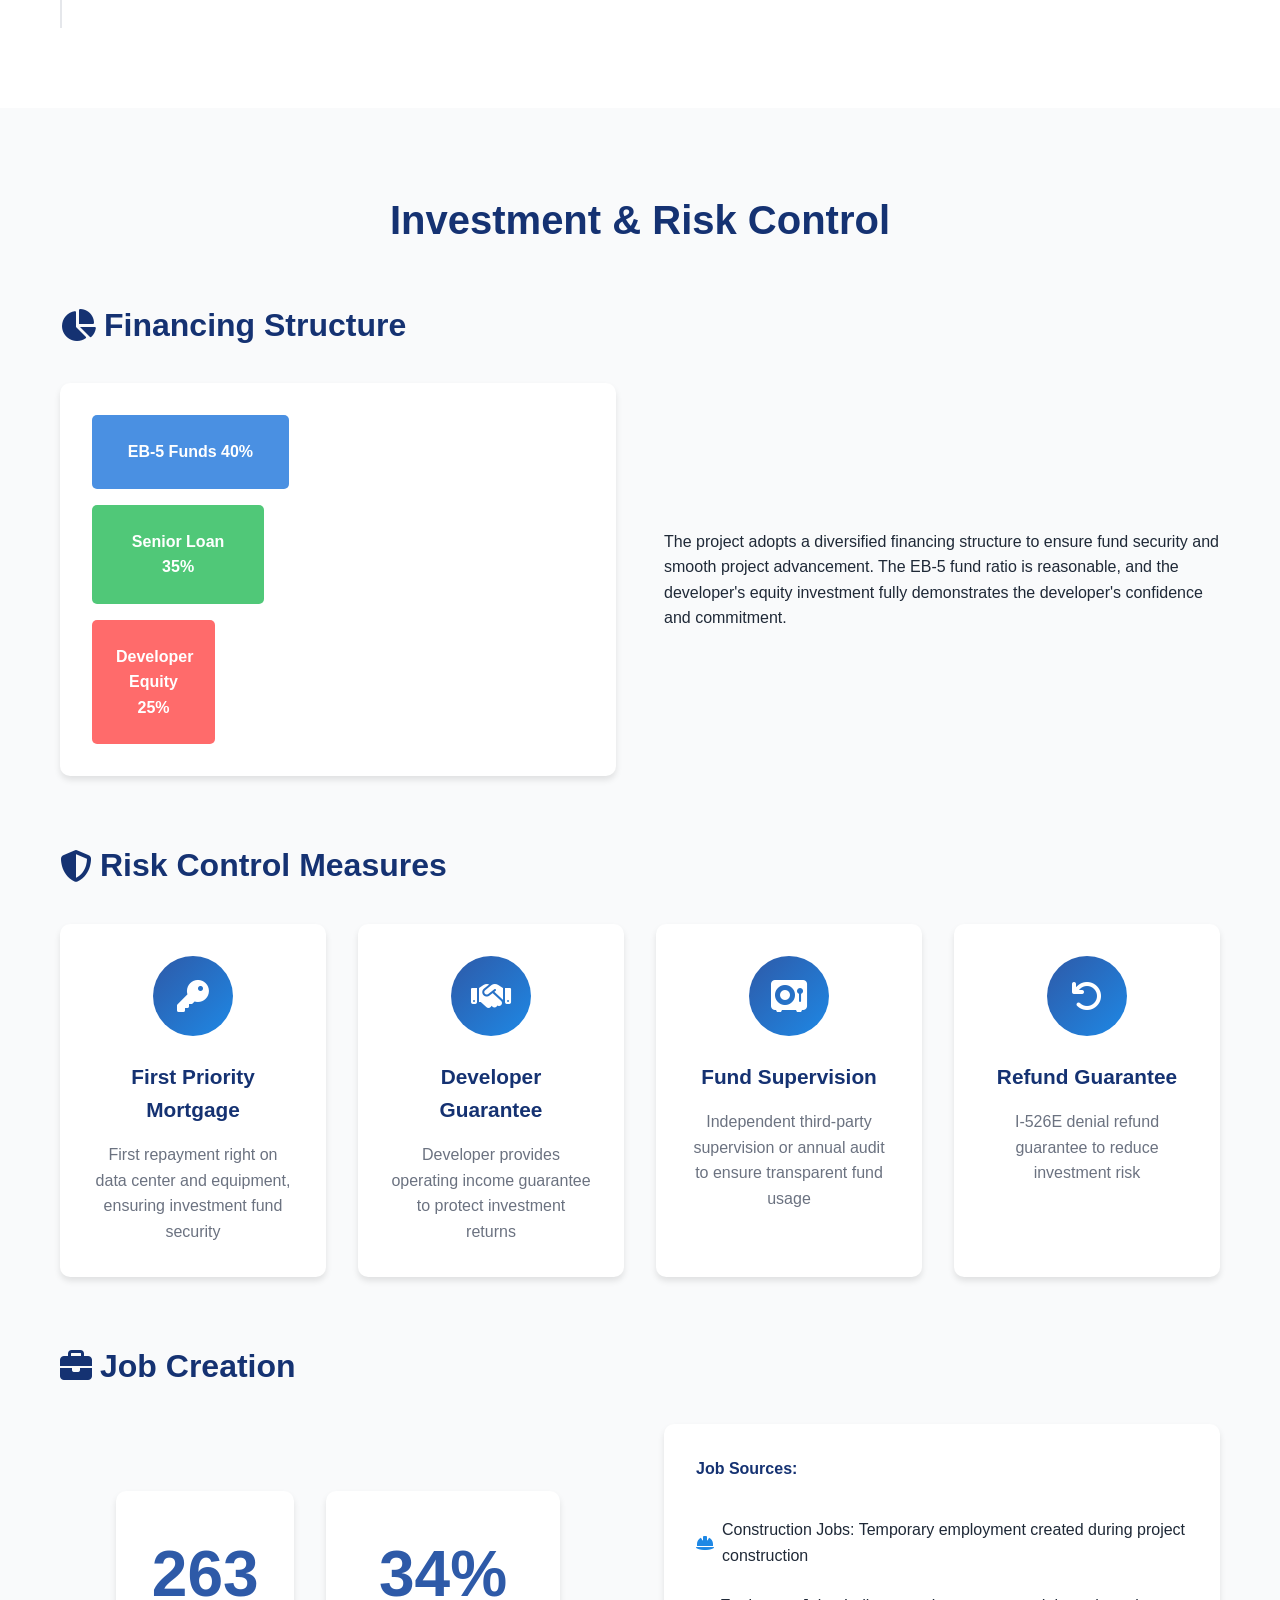
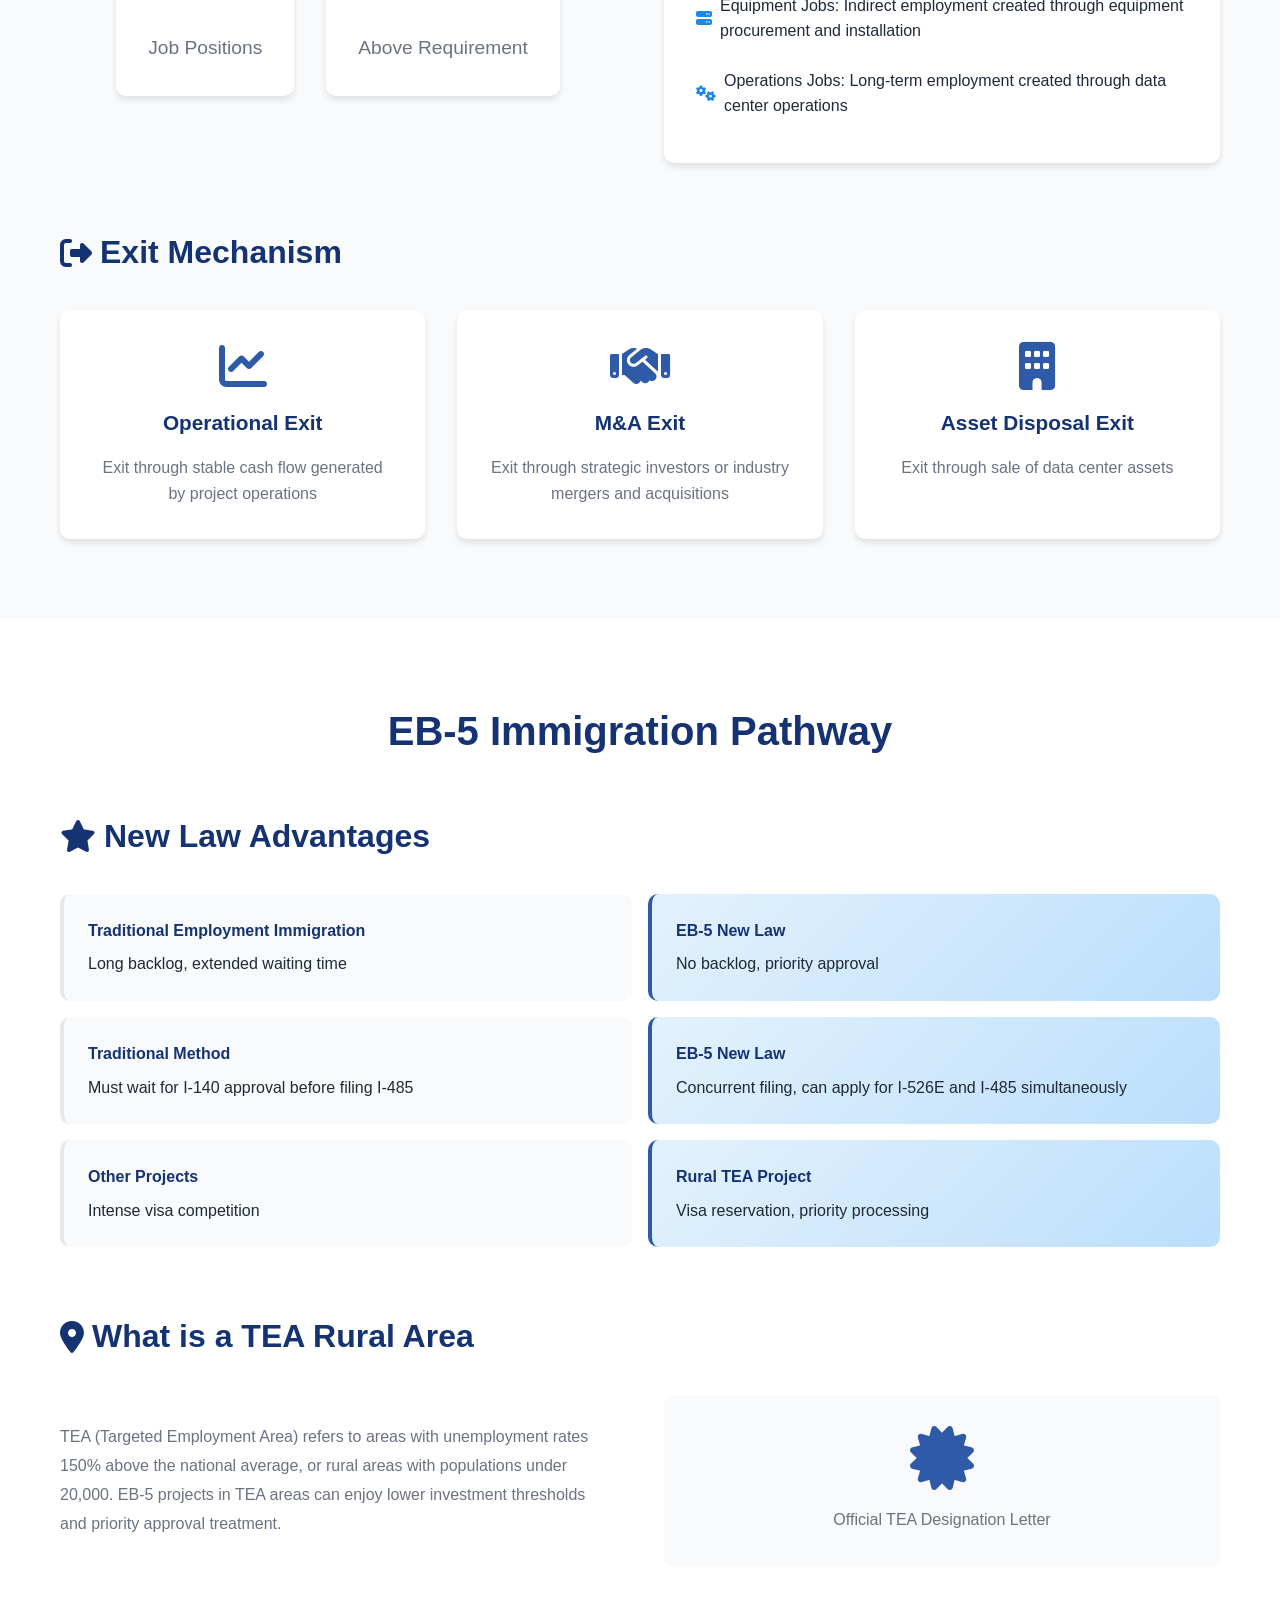
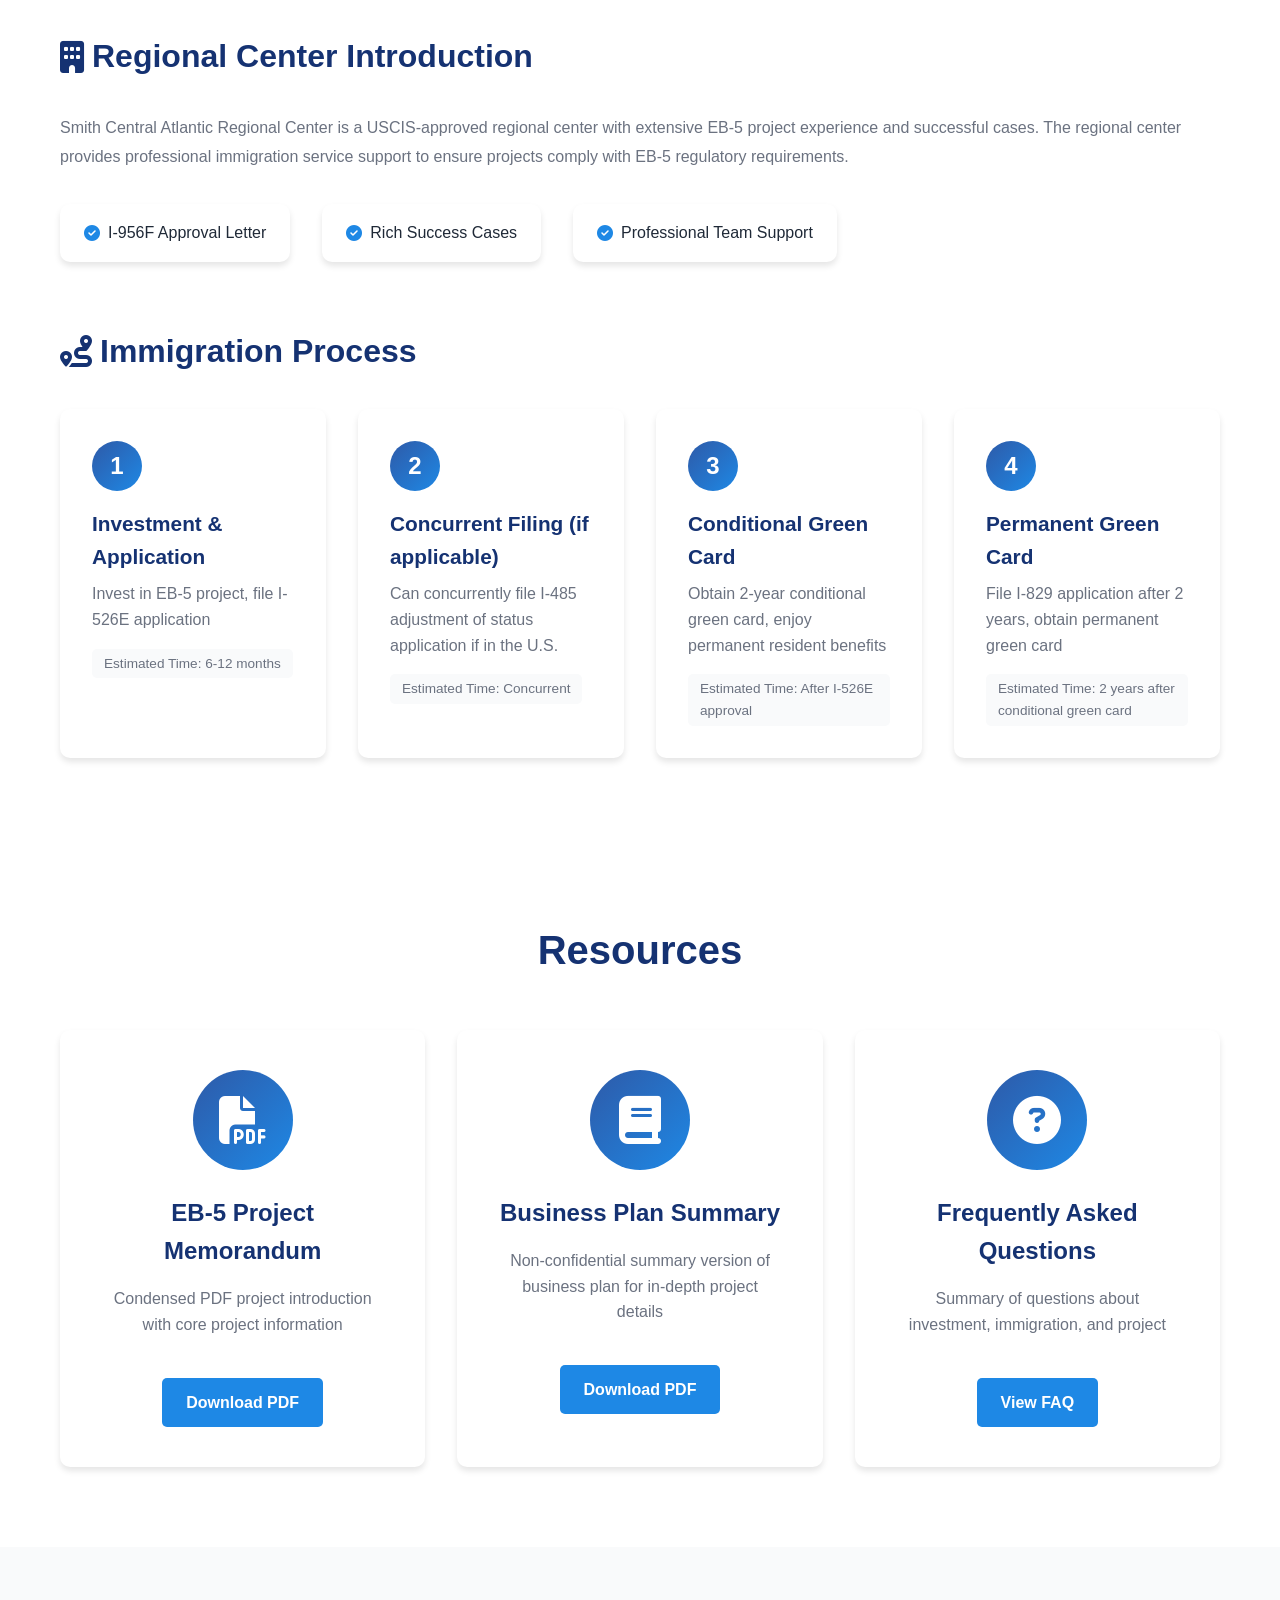
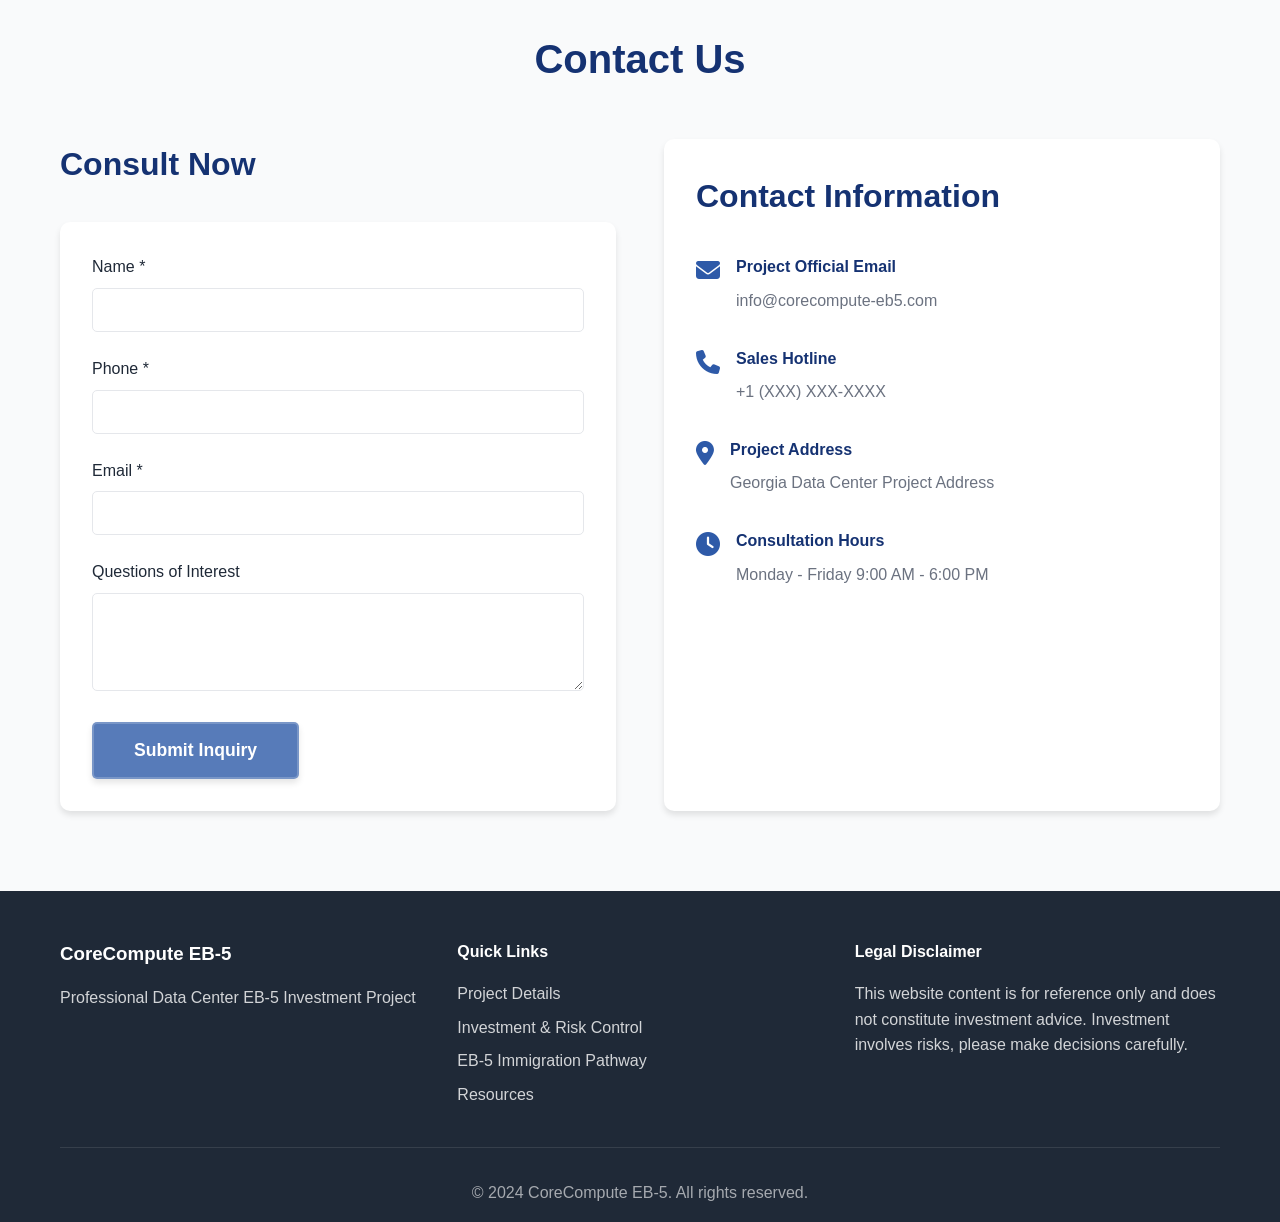
==== commit ed86f9a4: "清缓存" ====
--- a/core/index-en.html
+++ b/core/index-en.html
@@ -4,8 +4,8 @@
     <meta charset="UTF-8">
     <meta name="viewport" content="width=device-width, initial-scale=1.0">
     <title>CoreCompute EB-5 Data Center Project | Rural TEA Priority Approval</title>
-    <link rel="stylesheet" href="styles.css">
-    <link rel="stylesheet" href="https://cdnjs.cloudflare.com/ajax/libs/font-awesome/6.4.0/css/all.min.css">
+    <link rel="stylesheet" href="styles.css?v=1.0.0">
+    <link rel="stylesheet" href="https://cdnjs.cloudflare.com/ajax/libs/font-awesome/6.4.0/css/all.min.css?v=1.0.0">
 </head>
 <body>
     <!-- Navigation Bar -->
@@ -606,7 +606,7 @@
         </div>
     </footer>
 
-    <script src="script.js"></script>
+    <script src="script.js?v=1.0.0"></script>
 </body>
 </html>
 
--- a/core/styles.css
+++ b/core/styles.css
@@ -23,6 +23,10 @@
     line-height: 1.6;
     color: var(--text-dark);
     overflow-x: hidden;
+    /* 移动端优化 */
+    -webkit-font-smoothing: antialiased;
+    -moz-osx-font-smoothing: grayscale;
+    text-rendering: optimizeLegibility;
 }
 
 .container {
@@ -317,6 +321,10 @@
     transform: translate(-50%, -50%);
     z-index: 0;
     object-fit: cover;
+    /* 移动端优化 */
+    -webkit-transform: translate(-50%, -50%);
+    -moz-transform: translate(-50%, -50%);
+    -ms-transform: translate(-50%, -50%);
 }
 
 .hero-overlay {
@@ -1365,6 +1373,54 @@
 
 /* 响应式设计 */
 @media (max-width: 768px) {
+    /* 防止横向滚动 */
+    html, body {
+        overflow-x: hidden;
+        max-width: 100%;
+        position: relative;
+    }
+
+    * {
+        max-width: 100%;
+        word-wrap: break-word;
+    }
+
+    img, video {
+        max-width: 100%;
+        height: auto;
+    }
+
+    /* 防止表格和长文本溢出 */
+    table {
+        width: 100%;
+        display: block;
+        overflow-x: auto;
+        -webkit-overflow-scrolling: touch;
+    }
+
+    /* 确保所有输入框在移动端正确显示 */
+    input, textarea, select {
+        -webkit-appearance: none;
+        -moz-appearance: none;
+        appearance: none;
+        border-radius: 0;
+    }
+
+    /* 移动端按钮优化 */
+    button, a.btn-primary, a.btn-download {
+        -webkit-tap-highlight-color: rgba(0, 0, 0, 0.1);
+        touch-action: manipulation;
+    }
+
+    .container {
+        padding: 0 15px;
+    }
+
+    /* 导航栏优化 */
+    .navbar {
+        padding: 0.75rem 0;
+    }
+
     .nav-menu {
         position: fixed;
         left: -100%;
@@ -1375,15 +1431,38 @@
         text-align: center;
         transition: 0.3s;
         box-shadow: var(--shadow);
-        padding: 2rem 0;
+        padding: 1.5rem 0;
+        max-height: calc(100vh - 70px);
+        overflow-y: auto;
+        -webkit-overflow-scrolling: touch;
     }
 
     .nav-menu.active {
         left: 0;
     }
 
+    .nav-menu li {
+        width: 100%;
+        padding: 0.75rem 0;
+    }
+
+    .nav-menu .nav-link {
+        display: block;
+        padding: 0.75rem 1rem;
+        font-size: 1rem;
+        min-height: 44px;
+        display: flex;
+        align-items: center;
+        justify-content: center;
+    }
+
     .nav-toggle {
         display: flex;
+        min-width: 44px;
+        min-height: 44px;
+        align-items: center;
+        justify-content: center;
+        padding: 0.5rem;
     }
 
     .nav-cta {
@@ -1394,9 +1473,18 @@
         gap: 0.5rem;
     }
 
+    .language-switcher {
+        position: relative;
+    }
+
     .language-btn {
-        padding: 0.4rem 0.75rem;
+        padding: 0.5rem 0.75rem;
         font-size: 0.85rem;
+        min-width: 44px;
+        min-height: 44px;
+        display: flex;
+        align-items: center;
+        justify-content: center;
     }
 
     .language-btn .current-lang {
@@ -1405,44 +1493,215 @@
 
     .language-dropdown {
         right: 0;
-        min-width: 100px;
+        min-width: 120px;
+    }
+
+    .lang-option {
+        min-height: 44px;
+        display: flex;
+        align-items: center;
     }
 
     .nav-logo {
-        height: 40px;
+        height: 35px;
+        max-width: 120px;
     }
 
     .nav-brand h1 {
-        font-size: 1.2rem;
+        font-size: 1rem;
     }
 
     .nav-brand .subtitle {
-        font-size: 0.75rem;
+        font-size: 0.7rem;
+    }
+
+    /* Hero区域优化 */
+    .hero {
+        height: 100vh;
+        min-height: 500px;
+        max-height: 100vh;
+        margin-top: 60px;
+    }
+
+    .hero-bg-video {
+        object-fit: cover;
+        width: 100%;
+        height: 100%;
+        /* 移动端视频优化 */
+        -webkit-transform: translate(-50%, -50%);
+        transform: translate(-50%, -50%);
+    }
+
+    .hero-content {
+        padding: 1rem;
     }
 
     .hero-title {
+        font-size: 1.75rem;
+        line-height: 1.3;
+        margin-bottom: 0.75rem;
+        padding: 0 1rem;
+    }
+
+    .hero-subtitle {
+        font-size: 1rem;
+        margin-bottom: 1.5rem;
+        padding: 0 1rem;
+    }
+
+    .hero-badges {
+        gap: 0.5rem;
+        margin-bottom: 1.5rem;
+        padding: 0 1rem;
+        flex-wrap: wrap;
+        justify-content: center;
+    }
+
+    .badge {
+        padding: 0.4rem 0.8rem;
+        font-size: 0.8rem;
+        white-space: nowrap;
+    }
+
+    .scroll-indicator {
+        bottom: 20px;
+    }
+
+    .scroll-indicator i {
+        font-size: 1.5rem;
+    }
+
+    /* 通用样式优化 */
+    .section-title {
+        font-size: 1.75rem;
+        margin-bottom: 2rem;
+        padding: 0 0.5rem;
+    }
+
+    /* 优势卡片 */
+    .advantages {
+        padding: 3rem 0;
+    }
+
+    .advantages-grid {
+        grid-template-columns: 1fr;
+        gap: 1.5rem;
+    }
+
+    .advantage-card {
+        padding: 1.5rem;
+    }
+
+    .advantage-card h3 {
+        font-size: 1.25rem;
+    }
+
+    /* 名额告示 */
+    .quota-alert {
+        padding: 3rem 1rem;
+    }
+
+    .quota-content i {
+        font-size: 2.5rem;
+    }
+
+    .quota-content h2 {
+        font-size: 1.75rem;
+    }
+
+    .quota-content p {
+        font-size: 1rem;
+    }
+
+    /* 信任背书 */
+    .trust {
+        padding: 3rem 0;
+    }
+
+    .trust-stats {
+        grid-template-columns: repeat(2, 1fr);
+        gap: 1rem;
+    }
+
+    .stat-item {
+        padding: 1.5rem 1rem;
+    }
+
+    .stat-number {
         font-size: 2rem;
     }
 
-    .hero-subtitle {
-        font-size: 1.2rem;
-    }
-
-    .hero-cta {
-        flex-direction: column;
-        align-items: center;
-    }
-
-    .section-title {
-        font-size: 2rem;
+    .stat-label {
+        font-size: 0.9rem;
+    }
+
+    /* 项目详情 */
+    .project-details {
+        padding: 3rem 0;
     }
 
     .detail-section {
         grid-template-columns: 1fr;
+        gap: 2rem;
+        margin-bottom: 3rem;
     }
 
     .detail-section.reverse {
         direction: ltr;
+    }
+
+    .detail-content h3 {
+        font-size: 1.5rem;
+        margin-bottom: 1rem;
+    }
+
+    .detail-content p {
+        font-size: 0.95rem;
+        line-height: 1.7;
+    }
+
+    .detail-image {
+        min-height: 250px;
+    }
+
+    .placeholder-image {
+        min-height: 250px;
+        font-size: 1rem;
+        padding: 1rem;
+    }
+
+    .feature-item {
+        gap: 0.75rem;
+    }
+
+    .feature-item i {
+        font-size: 1.5rem;
+    }
+
+    .timeline-section {
+        margin-top: 3rem;
+    }
+
+    .timeline-section h3 {
+        font-size: 1.5rem;
+    }
+
+    .timeline-item {
+        padding-left: 2.5rem;
+        padding-bottom: 1.5rem;
+    }
+
+    /* 投资与风控 */
+    .investment {
+        padding: 3rem 0;
+    }
+
+    .investment-section h3,
+    .risk-control h3,
+    .employment-section h3,
+    .exit-section h3 {
+        font-size: 1.5rem;
+        margin-bottom: 1.5rem;
     }
 
     .finance-structure,
@@ -1450,17 +1709,287 @@
     .tea-content,
     .contact-content {
         grid-template-columns: 1fr;
+        gap: 2rem;
+    }
+
+    .chart-placeholder {
+        padding: 1.5rem;
+    }
+
+    .chart-item {
+        padding: 1rem;
+        font-size: 0.9rem;
+    }
+
+    .risk-grid,
+    .exit-options {
+        grid-template-columns: 1fr;
+        gap: 1.5rem;
+    }
+
+    .risk-card,
+    .exit-card {
+        padding: 1.5rem;
+    }
+
+    .employment-stats {
+        flex-direction: column;
+        gap: 1rem;
+    }
+
+    .employment-stat {
+        padding: 1.5rem;
+    }
+
+    .stat-number-large {
+        font-size: 3rem;
+    }
+
+    .stat-label-large {
+        font-size: 1rem;
+    }
+
+    .employment-breakdown {
+        padding: 1.5rem;
+    }
+
+    .employment-breakdown ul li {
+        font-size: 0.9rem;
+        padding: 0.5rem 0;
+    }
+
+    /* EB-5移民通道 */
+    .eb5-section {
+        padding: 3rem 0;
+    }
+
+    .eb5-advantages h3,
+    .tea-section h3,
+    .regional-center h3,
+    .immigration-process h3 {
+        font-size: 1.5rem;
+        margin-bottom: 1.5rem;
     }
 
     .comparison-table {
         grid-template-columns: 1fr;
-    }
-
-    .advantages-grid,
-    .risk-grid,
-    .exit-options,
+        gap: 0.75rem;
+    }
+
+    .comparison-item {
+        padding: 1rem;
+    }
+
+    .tea-content {
+        grid-template-columns: 1fr;
+        gap: 2rem;
+    }
+
+    .tea-certificate {
+        padding: 1.5rem;
+    }
+
+    .certificate-placeholder i {
+        font-size: 3rem;
+    }
+
+    .rc-achievements {
+        flex-direction: column;
+        gap: 1rem;
+    }
+
+    .rc-achievement {
+        padding: 0.75rem 1rem;
+    }
+
     .process-timeline {
         grid-template-columns: 1fr;
-    }
-}
-
+        gap: 1.5rem;
+    }
+
+    .process-step {
+        padding: 1.5rem;
+    }
+
+    .step-number {
+        width: 45px;
+        height: 45px;
+        font-size: 1.25rem;
+    }
+
+    /* 资料下载 */
+    .resources {
+        padding: 3rem 0;
+    }
+
+    .resources-grid {
+        grid-template-columns: 1fr;
+        gap: 1.5rem;
+    }
+
+    .resource-card {
+        padding: 2rem 1.5rem;
+    }
+
+    .resource-icon {
+        width: 80px;
+        height: 80px;
+        font-size: 2.5rem;
+    }
+
+    .resource-card h3 {
+        font-size: 1.25rem;
+    }
+
+    /* 联系我们 */
+    .contact {
+        padding: 3rem 0;
+    }
+
+    .contact-content {
+        grid-template-columns: 1fr;
+        gap: 2rem;
+    }
+
+    .contact-form-container h3,
+    .contact-info h3 {
+        font-size: 1.5rem;
+        margin-bottom: 1.5rem;
+    }
+
+    .contact-form,
+    .contact-info {
+        padding: 1.5rem;
+    }
+
+    .form-group {
+        margin-bottom: 1.25rem;
+    }
+
+    .form-group input,
+    .form-group textarea {
+        font-size: 16px; /* 防止iOS自动缩放 */
+        padding: 0.875rem;
+        min-height: 44px;
+    }
+
+    .form-group textarea {
+        min-height: 120px;
+    }
+
+    .btn-primary,
+    .btn-download {
+        width: 100%;
+        padding: 0.875rem 1.5rem;
+        font-size: 1rem;
+        min-height: 44px;
+        display: flex;
+        align-items: center;
+        justify-content: center;
+    }
+
+    .btn-large {
+        padding: 1rem 1.5rem;
+        font-size: 1.05rem;
+    }
+
+    .info-item {
+        margin-bottom: 1.5rem;
+    }
+
+    .info-item i {
+        font-size: 1.25rem;
+    }
+
+    /* 页脚 */
+    .footer {
+        padding: 2.5rem 0 1rem;
+    }
+
+    .footer-content {
+        grid-template-columns: 1fr;
+        gap: 2rem;
+    }
+
+    .footer-section h3,
+    .footer-section h4 {
+        font-size: 1.1rem;
+        margin-bottom: 0.75rem;
+    }
+
+    .footer-section p,
+    .footer-section a {
+        font-size: 0.9rem;
+    }
+}
+
+/* 更小的移动设备优化 */
+@media (max-width: 480px) {
+    .container {
+        padding: 0 12px;
+    }
+
+    .hero-title {
+        font-size: 1.5rem;
+    }
+
+    .hero-subtitle {
+        font-size: 0.9rem;
+    }
+
+    .section-title {
+        font-size: 1.5rem;
+    }
+
+    .trust-stats {
+        grid-template-columns: 1fr;
+    }
+
+    .stat-number {
+        font-size: 1.75rem;
+    }
+
+    .stat-number-large {
+        font-size: 2.5rem;
+    }
+
+    .quota-content h2 {
+        font-size: 1.5rem;
+    }
+
+    .detail-content h3,
+    .investment-section h3,
+    .risk-control h3,
+    .employment-section h3,
+    .exit-section h3,
+    .eb5-advantages h3,
+    .tea-section h3,
+    .regional-center h3,
+    .immigration-process h3,
+    .contact-form-container h3,
+    .contact-info h3 {
+        font-size: 1.25rem;
+    }
+}
+
+/* 横屏模式优化 */
+@media (max-width: 768px) and (orientation: landscape) {
+    .hero {
+        min-height: 100vh;
+        height: auto;
+    }
+
+    .hero-title {
+        font-size: 1.5rem;
+    }
+
+    .hero-subtitle {
+        font-size: 0.9rem;
+        margin-bottom: 1rem;
+    }
+
+    .hero-badges {
+        margin-bottom: 1rem;
+    }
+}
+
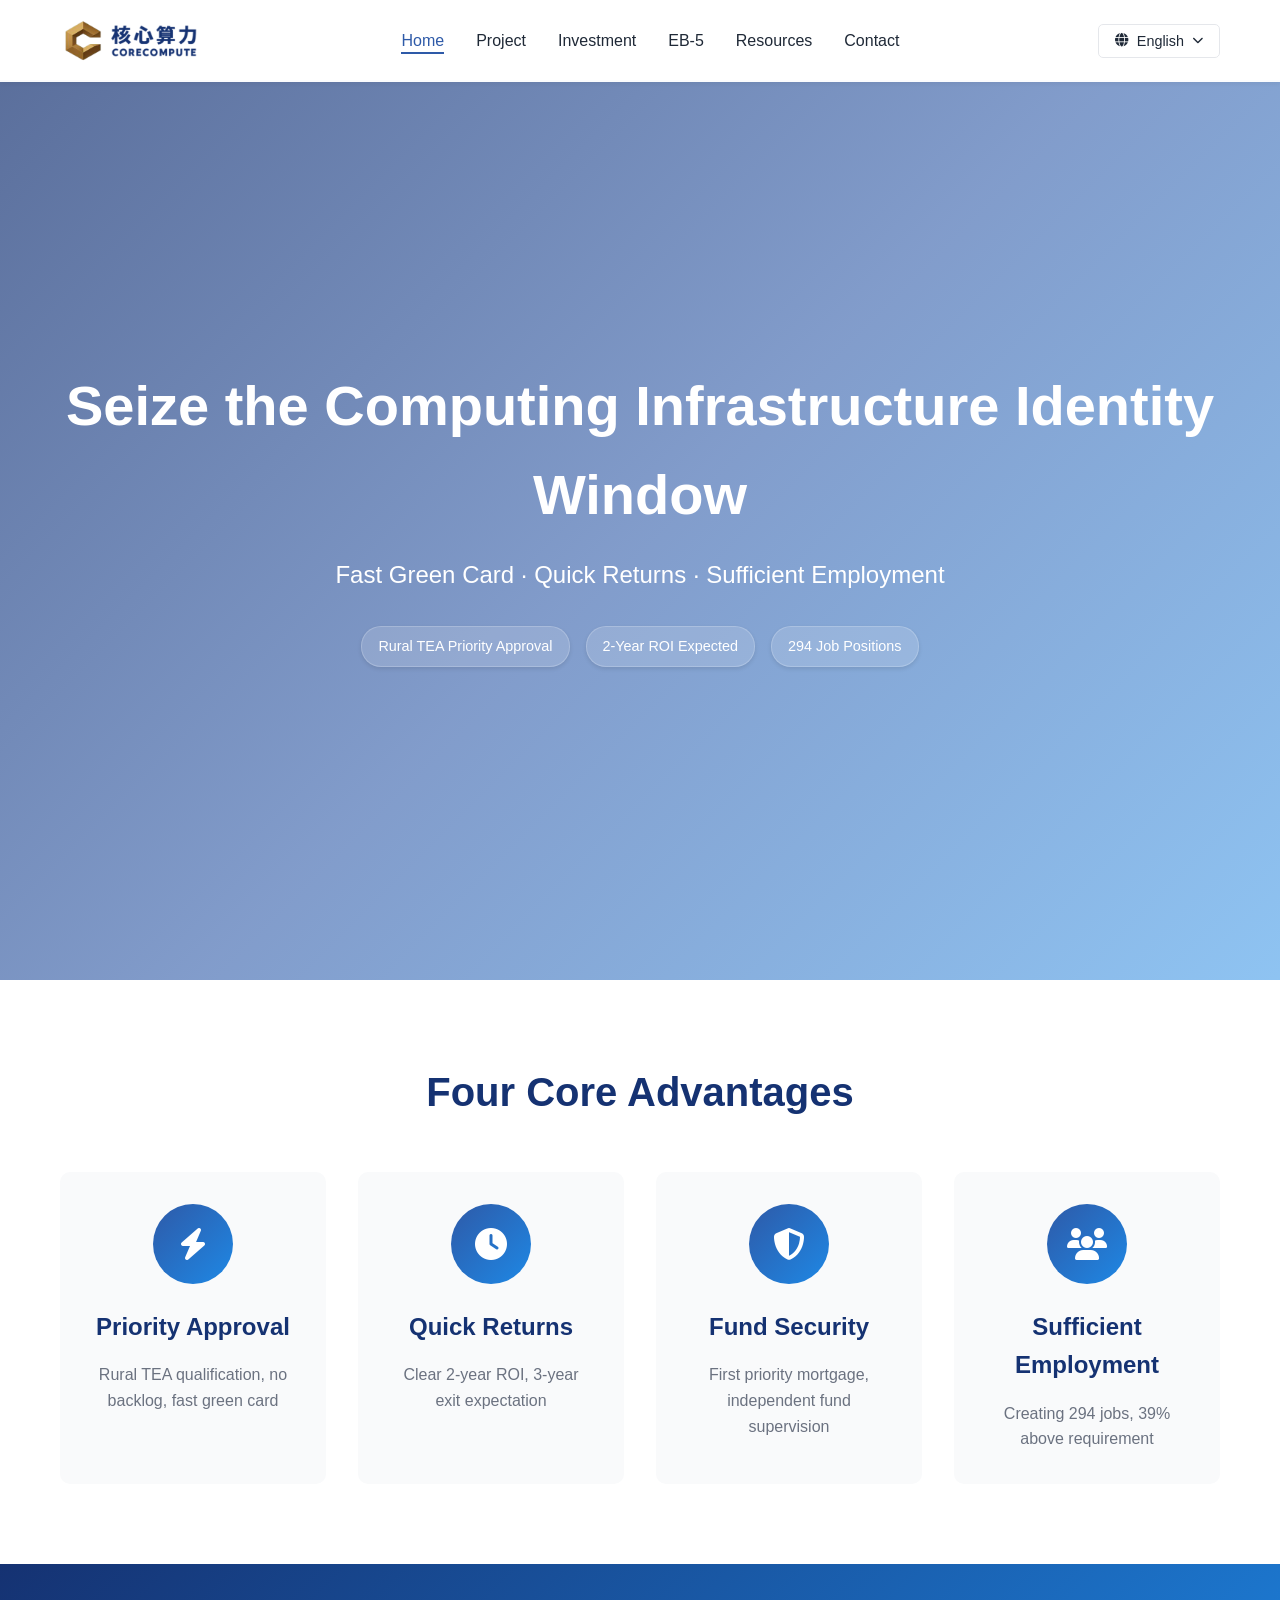
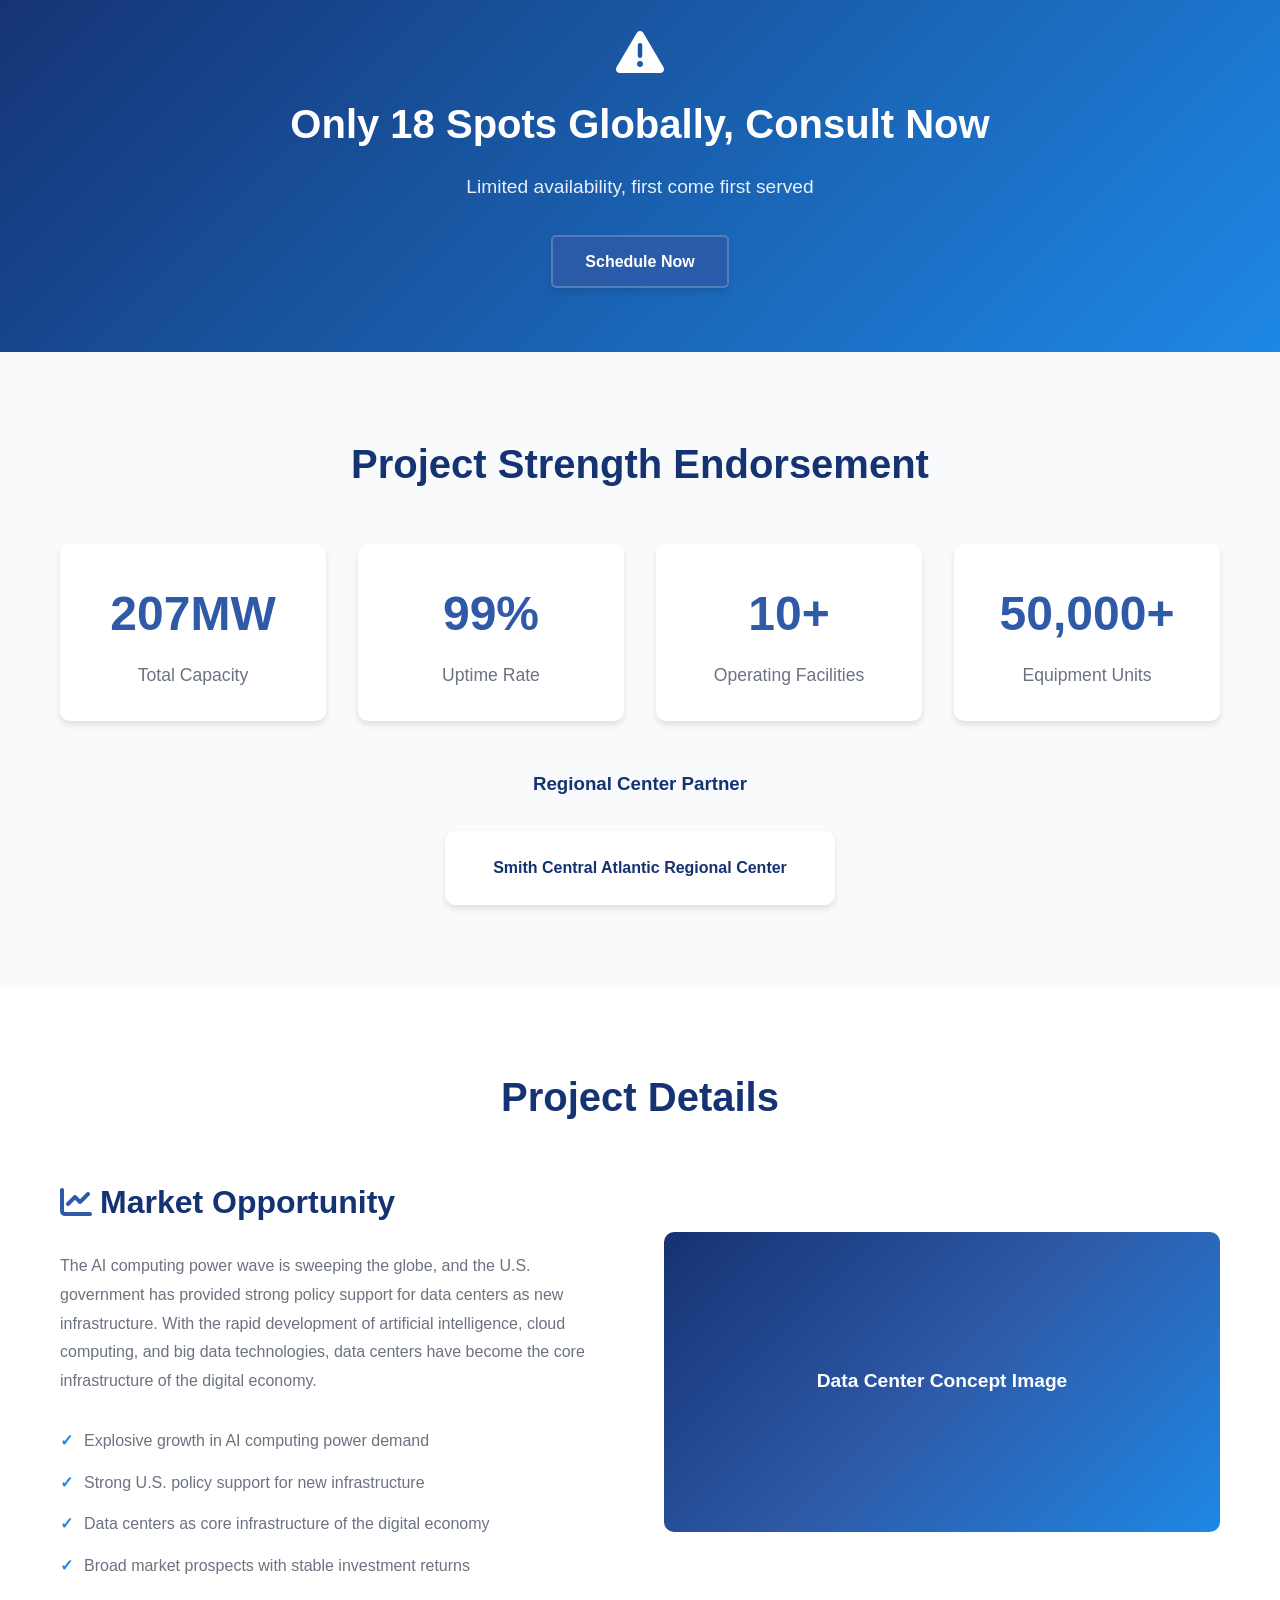
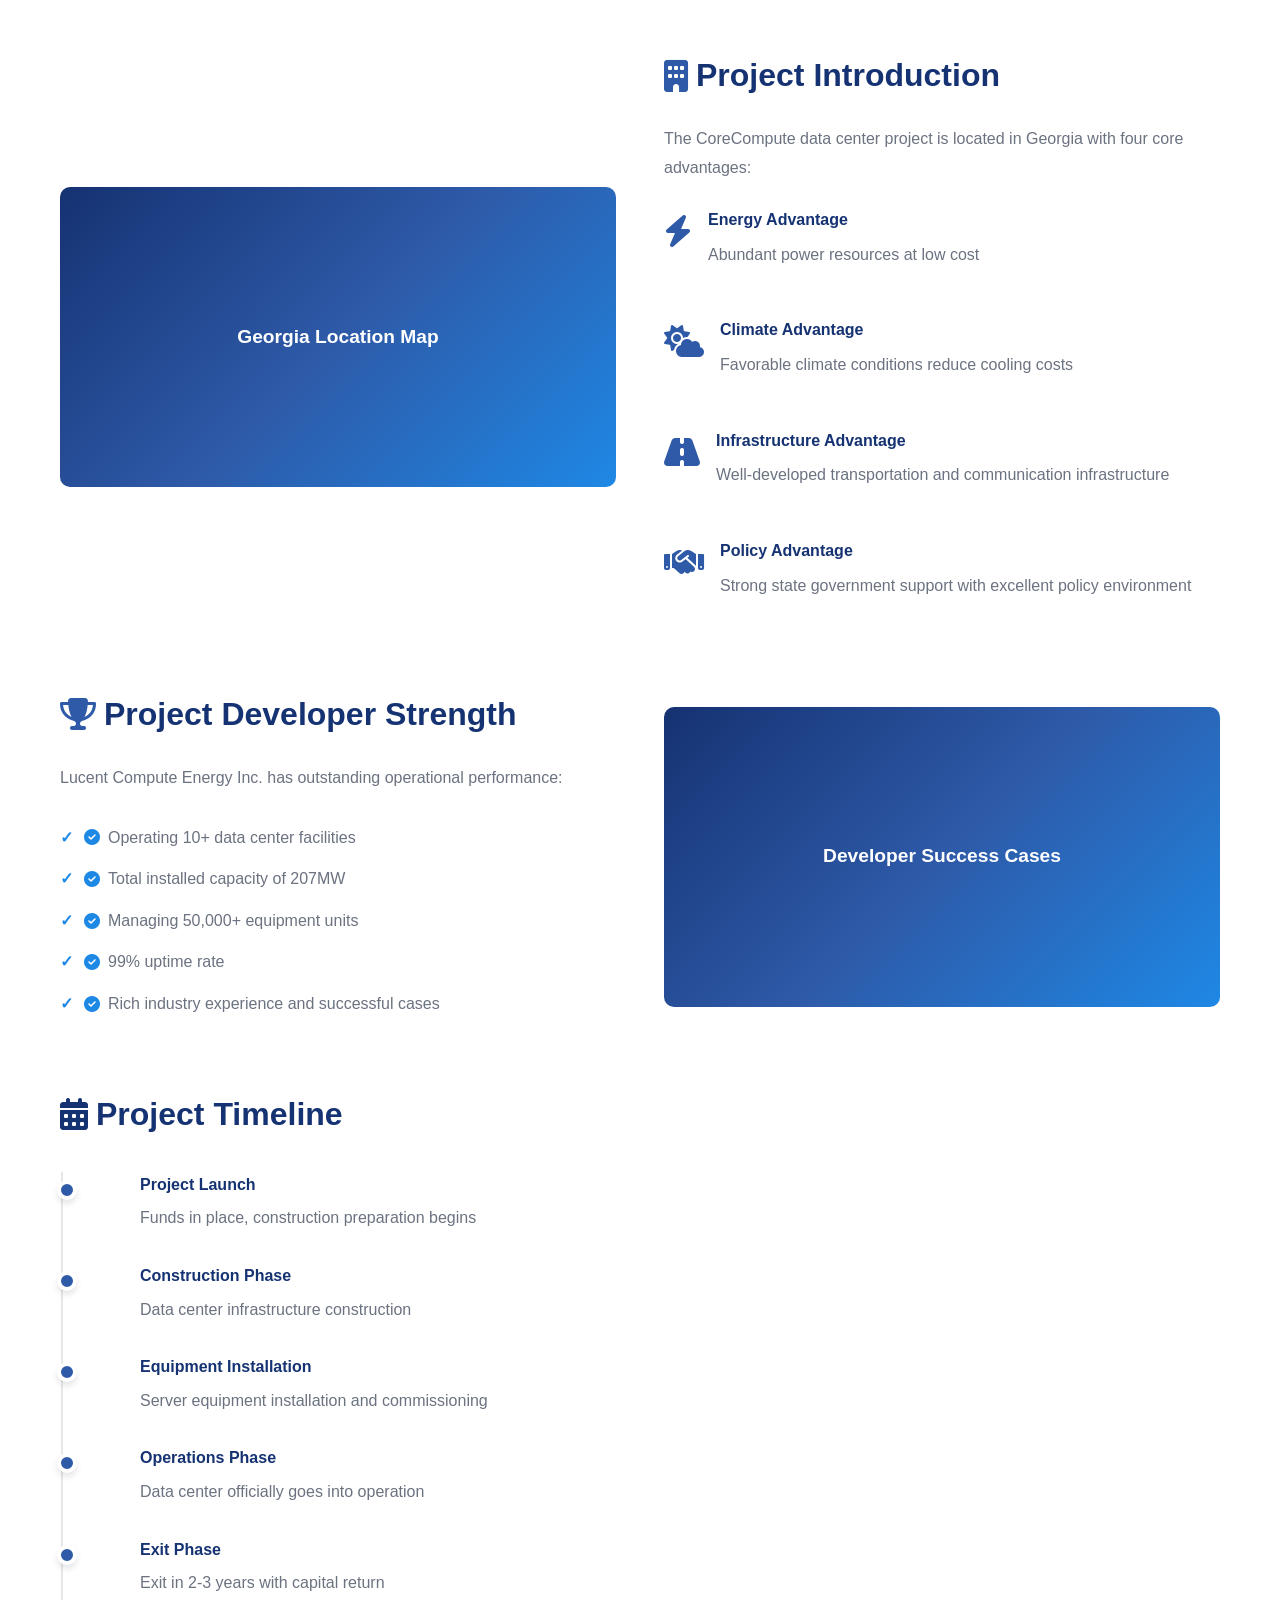
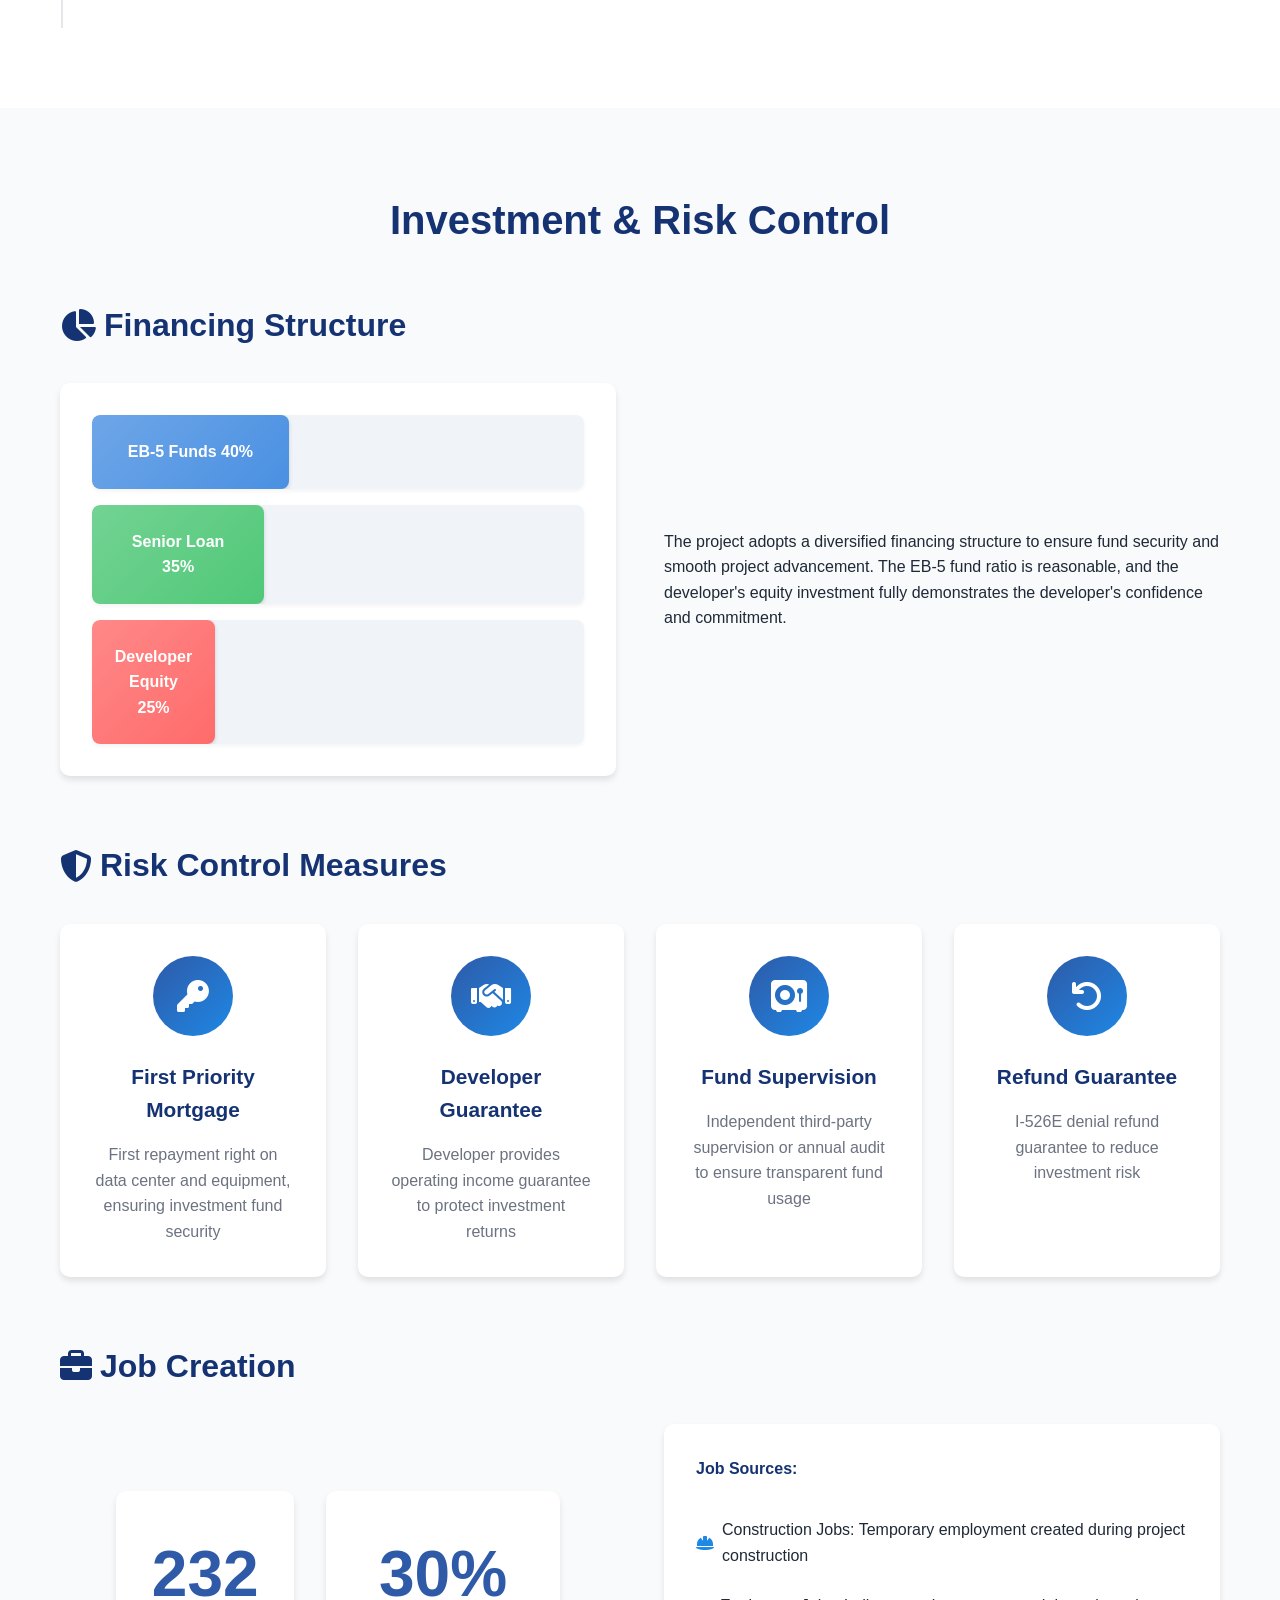
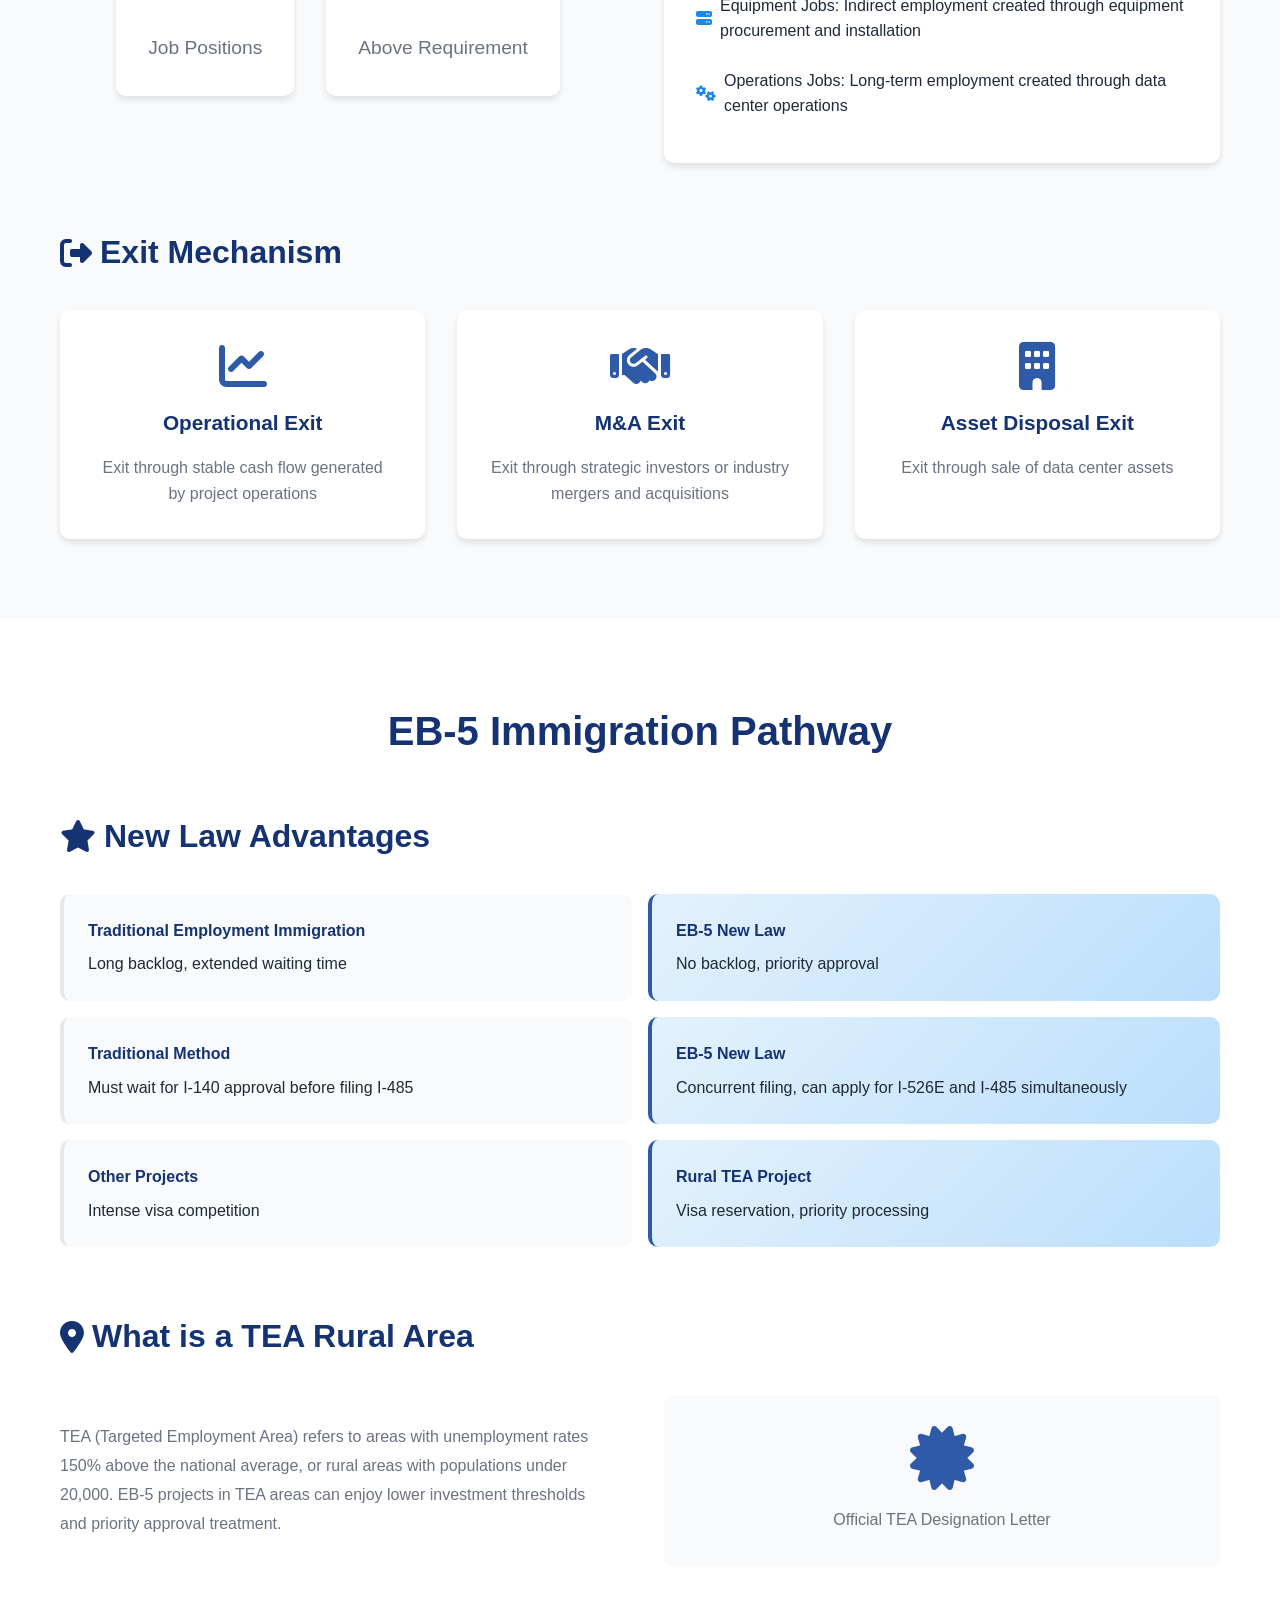
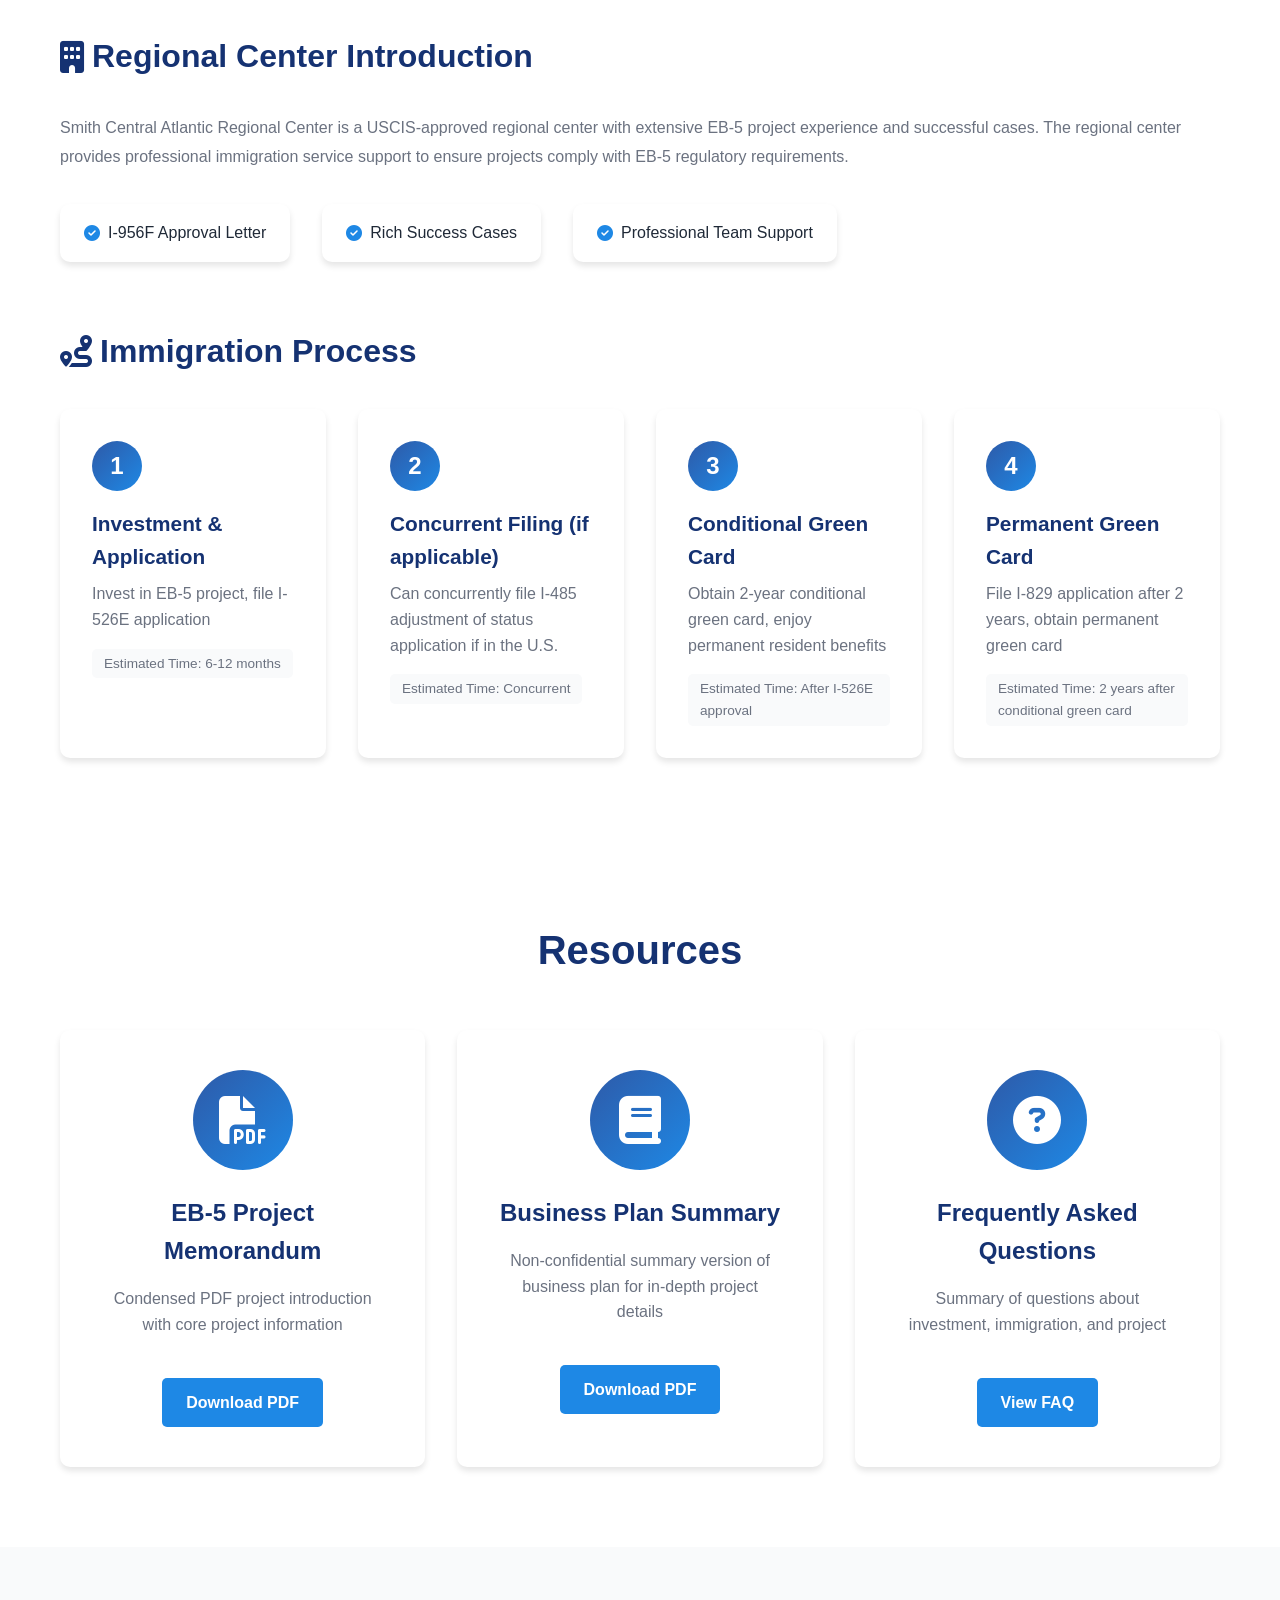
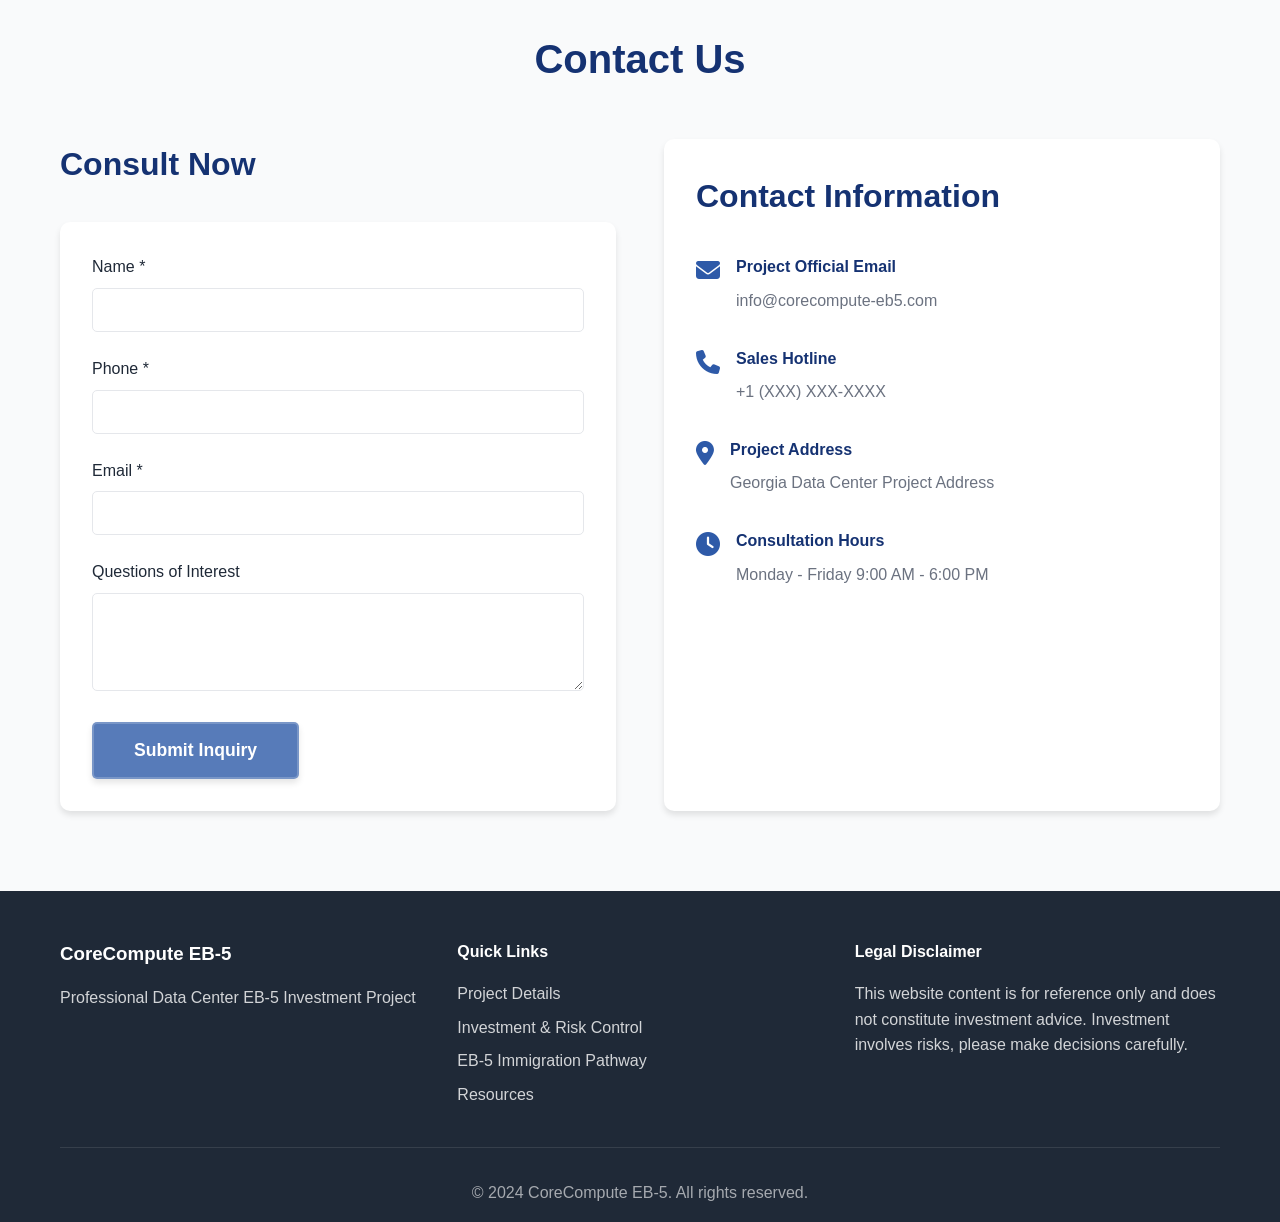
==== commit 8c051b8a: "_" ====
--- a/core/index-en.html
+++ b/core/index-en.html
@@ -276,14 +276,20 @@
                 <div class="finance-structure">
                     <div class="structure-chart">
                         <div class="chart-placeholder">
-                            <div class="chart-item" style="width: 40%; background: #4A90E2;">
-                                <span>EB-5 Funds 40%</span>
+                            <div class="chart-item" style="background: #f0f4f8;">
+                                <div class="chart-bar" style="width: 40%; background: #4A90E2;">
+                                    <span>EB-5 Funds 40%</span>
+                                </div>
                             </div>
-                            <div class="chart-item" style="width: 35%; background: #50C878;">
-                                <span>Senior Loan 35%</span>
+                            <div class="chart-item" style="background: #f0f4f8;">
+                                <div class="chart-bar" style="width: 35%; background: #50C878;">
+                                    <span>Senior Loan 35%</span>
+                                </div>
                             </div>
-                            <div class="chart-item" style="width: 25%; background: #FF6B6B;">
-                                <span>Developer Equity 25%</span>
+                            <div class="chart-item" style="background: #f0f4f8;">
+                                <div class="chart-bar" style="width: 25%; background: #FF6B6B;">
+                                    <span>Developer Equity 25%</span>
+                                </div>
                             </div>
                         </div>
                     </div>
--- a/core/styles.css
+++ b/core/styles.css
@@ -706,6 +706,7 @@
     bottom: 0;
     width: 2px;
     background: var(--border-color);
+    transform: translateX(1px); /* 让线的中心对齐 */
 }
 
 .timeline-item {
@@ -724,6 +725,7 @@
     border-radius: 50%;
     border: 4px solid white;
     box-shadow: var(--shadow);
+    transform: translateX(calc(-50% - 1px)); /* 圆点中心对齐到线的中心（线中心在1px位置） */
 }
 
 .timeline-content h4 {
@@ -772,11 +774,44 @@
 }
 
 .chart-item {
+    width: 100%;
+    padding: 0;
+    border-radius: 8px;
+    background: #f0f4f8;
+    position: relative;
+    overflow: hidden;
+    box-shadow: 0 2px 4px rgba(0, 0, 0, 0.05);
+}
+
+.chart-bar {
     padding: 1.5rem;
-    border-radius: 5px;
+    border-radius: 8px;
     color: white;
     font-weight: 600;
     text-align: center;
+    position: relative;
+    box-shadow: 0 2px 4px rgba(0, 0, 0, 0.15);
+    transition: width 0.5s ease, box-shadow 0.3s;
+    min-height: 50px;
+    display: flex;
+    align-items: center;
+    justify-content: center;
+}
+
+.chart-bar::before {
+    content: '';
+    position: absolute;
+    top: 0;
+    left: 0;
+    right: 0;
+    bottom: 0;
+    background: linear-gradient(135deg, rgba(255, 255, 255, 0.2) 0%, rgba(255, 255, 255, 0) 100%);
+    pointer-events: none;
+    border-radius: 8px;
+}
+
+.chart-item:hover .chart-bar {
+    box-shadow: 0 4px 8px rgba(0, 0, 0, 0.2);
 }
 
 .risk-grid {
@@ -1691,6 +1726,11 @@
         padding-bottom: 1.5rem;
     }
 
+    .timeline-marker {
+        left: -1.25rem;
+        transform: translateX(calc(-50% - 1px));
+    }
+
     /* 投资与风控 */
     .investment {
         padding: 3rem 0;
@@ -1714,11 +1754,17 @@
 
     .chart-placeholder {
         padding: 1.5rem;
+        background: white;
     }
 
     .chart-item {
+        padding: 0;
+    }
+
+    .chart-bar {
         padding: 1rem;
         font-size: 0.9rem;
+        min-height: 45px;
     }
 
     .risk-grid,
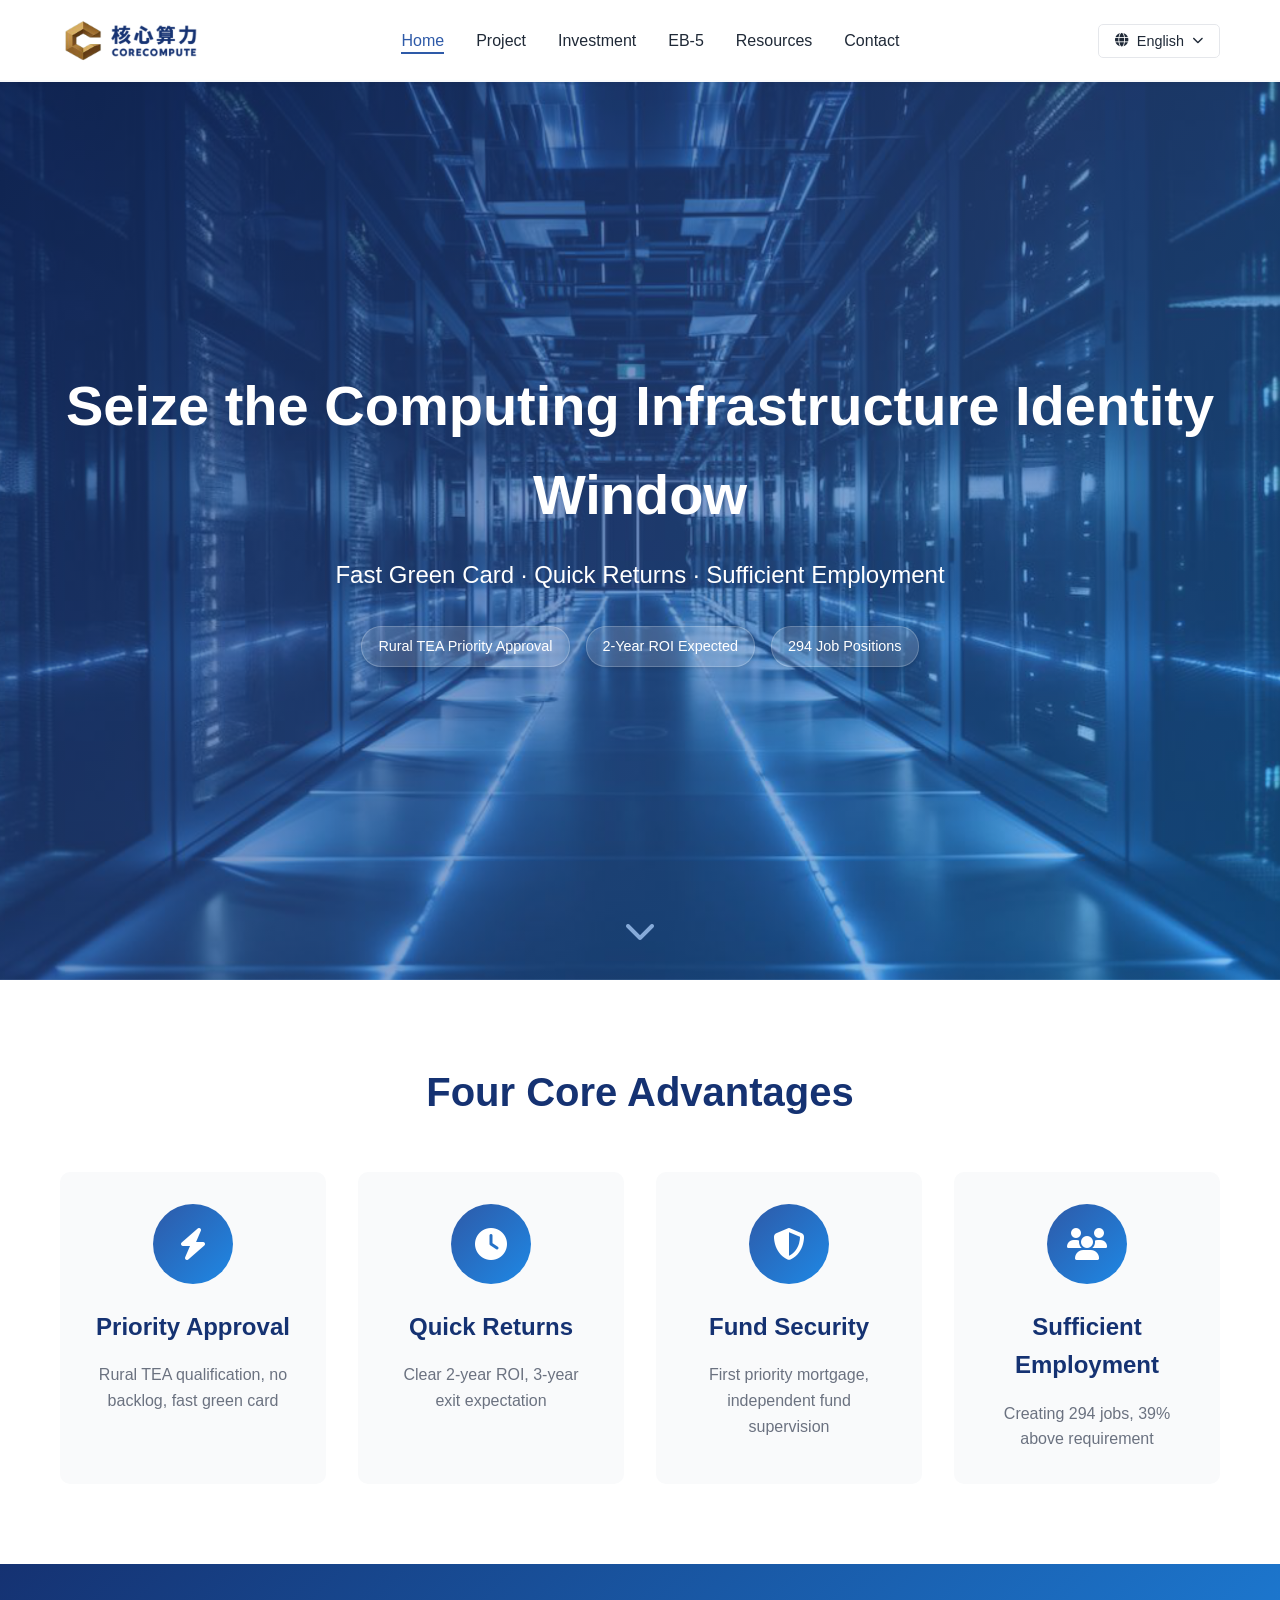
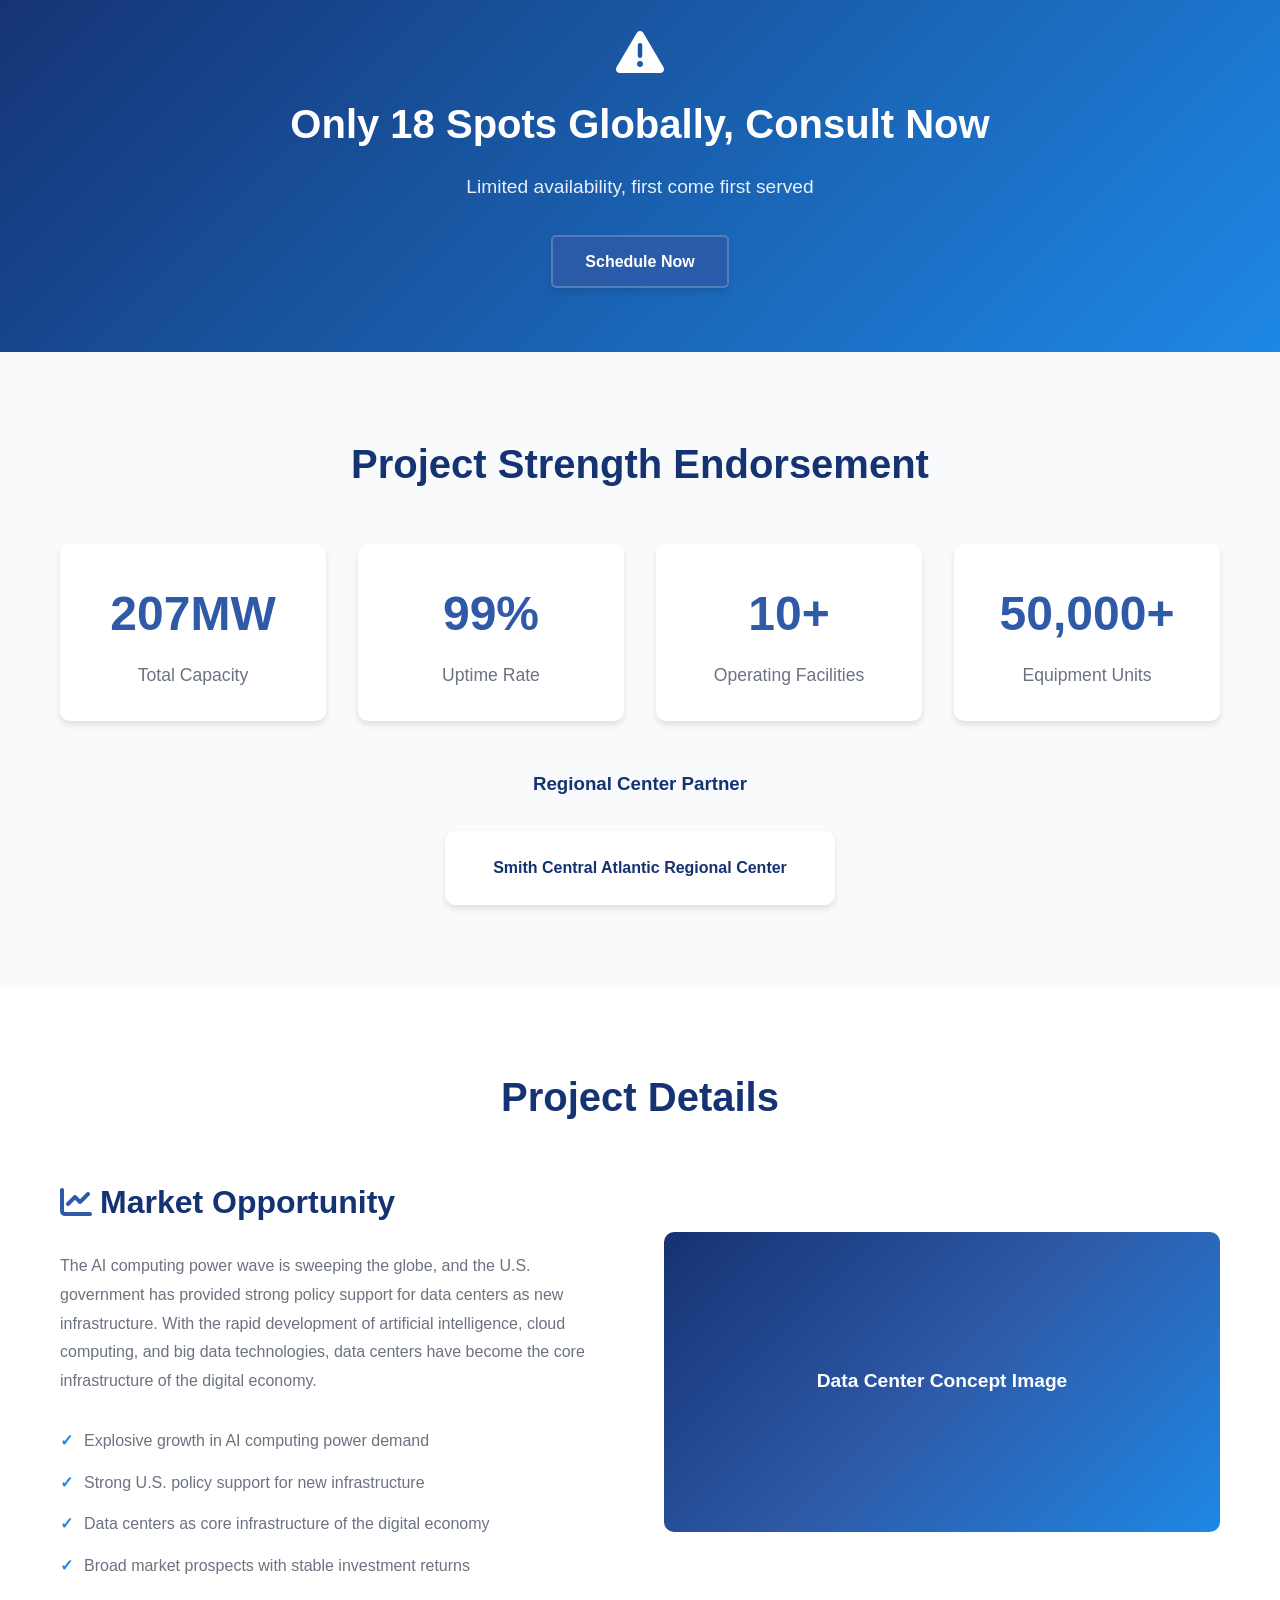
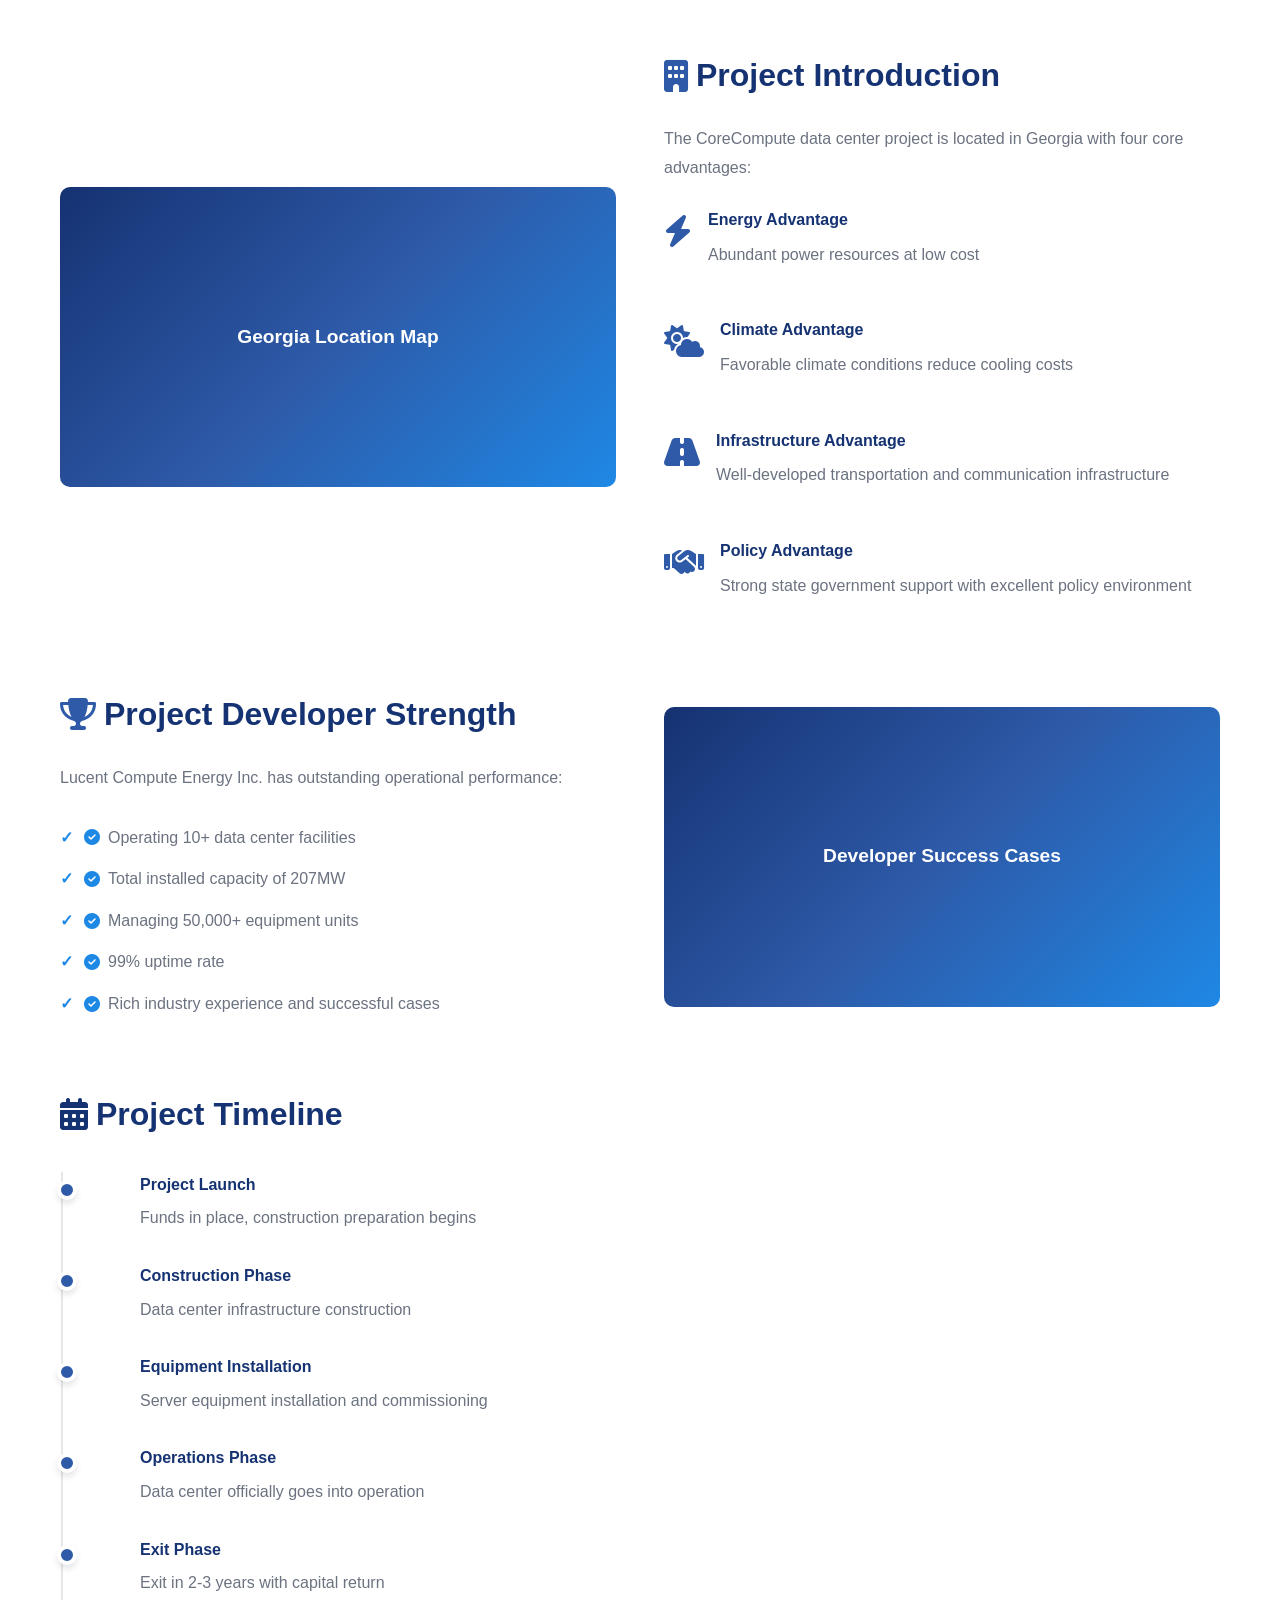
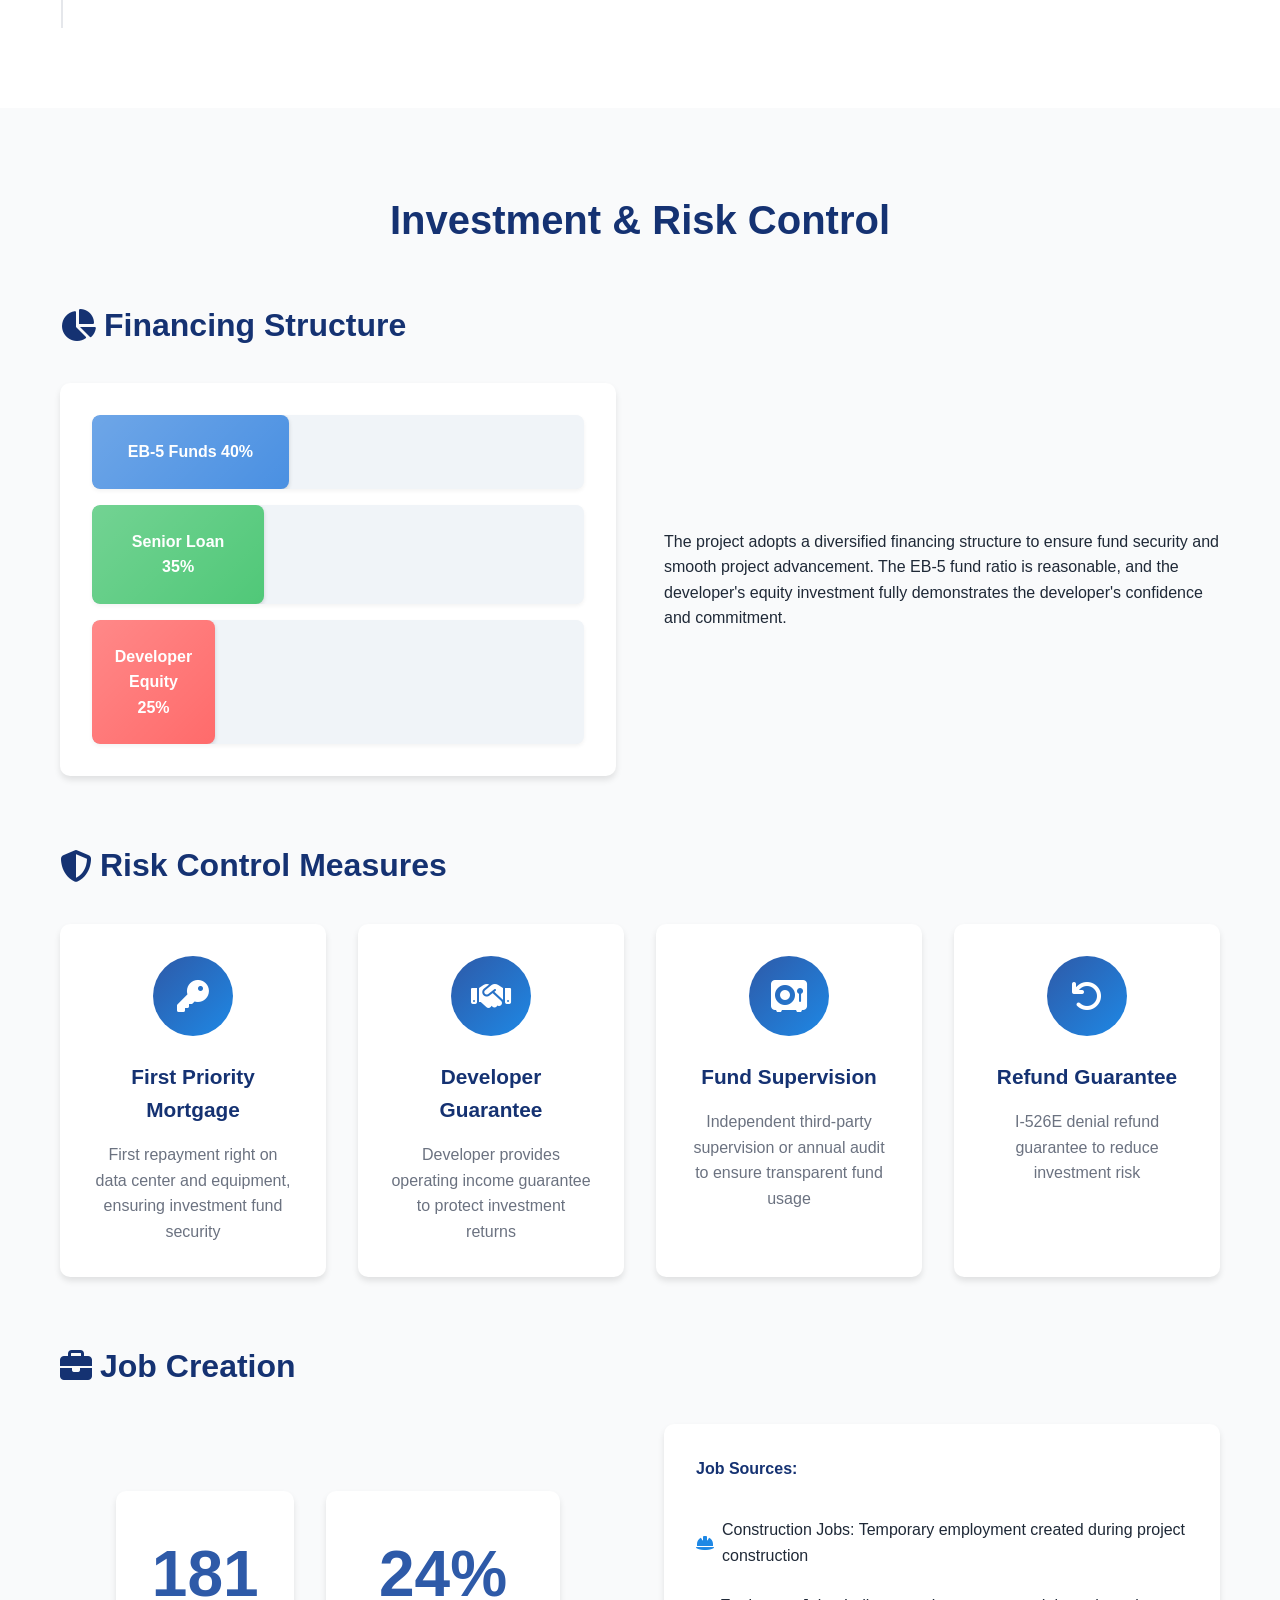
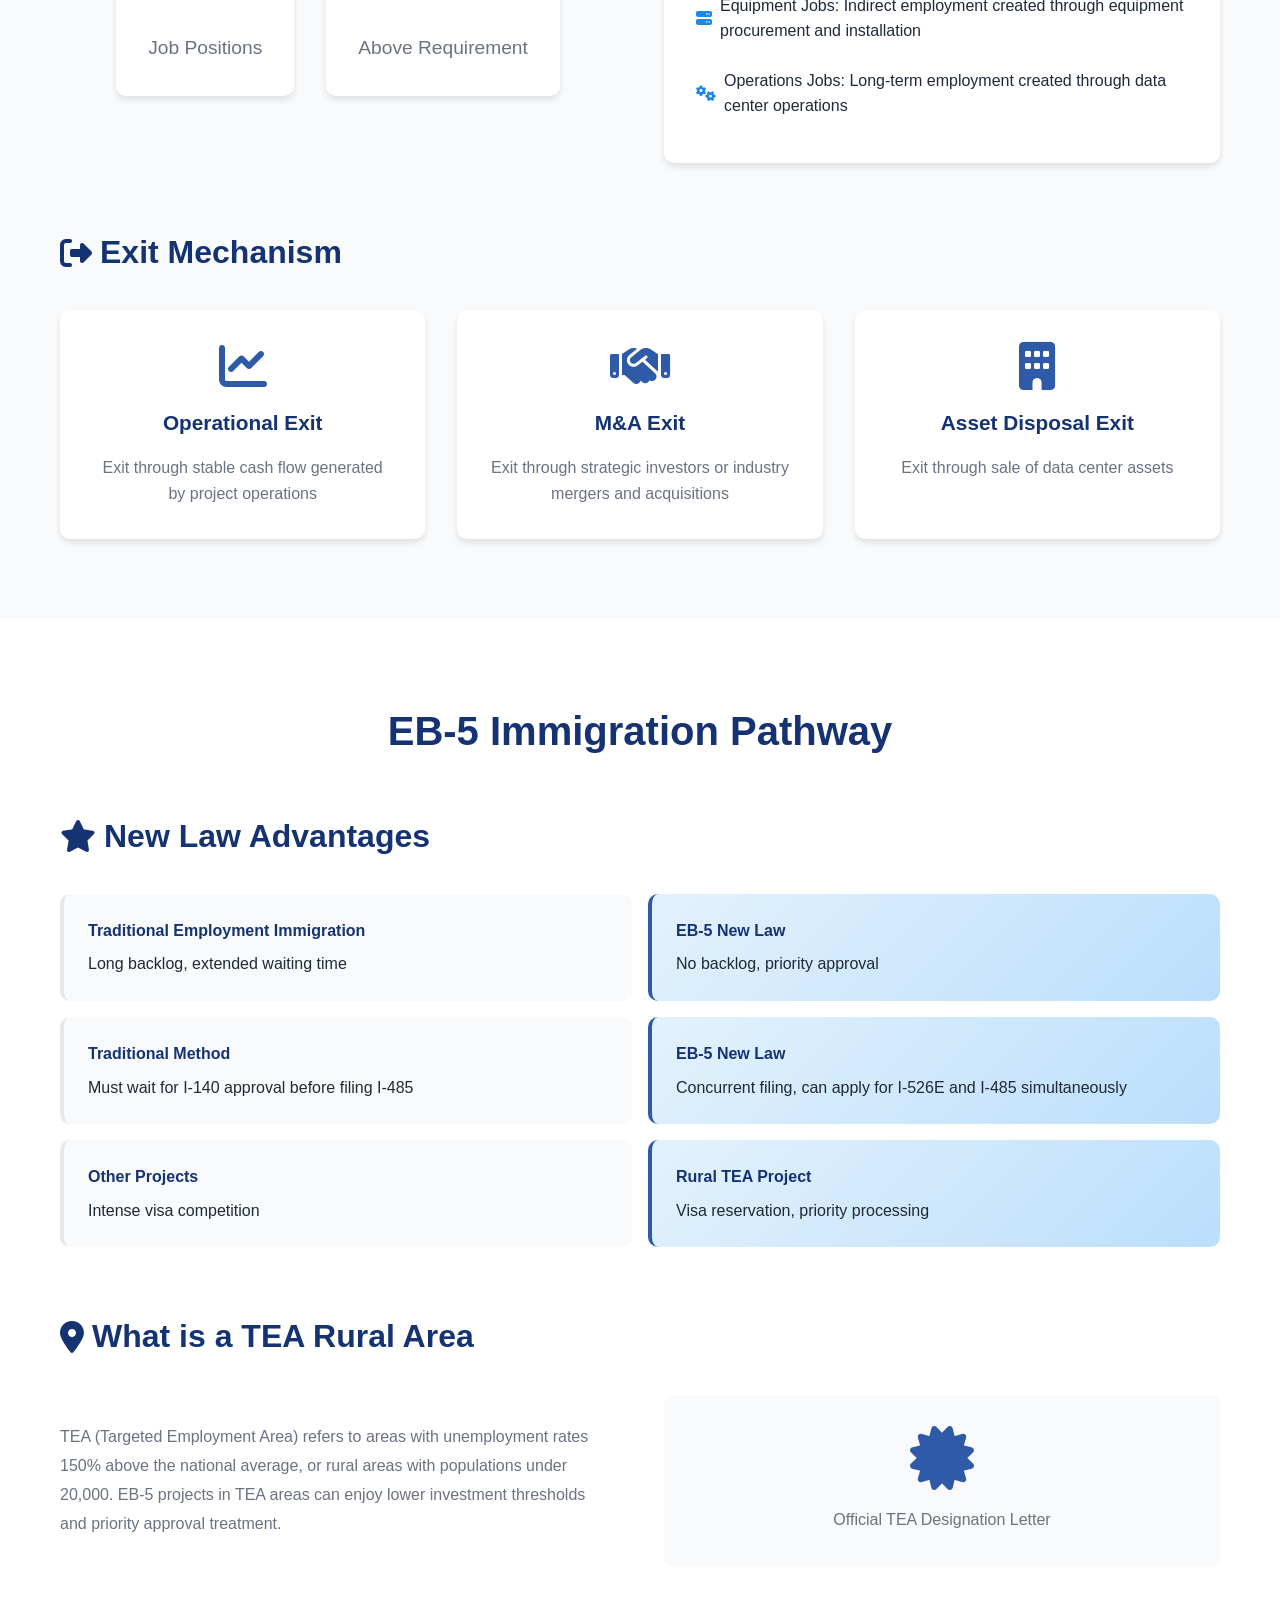
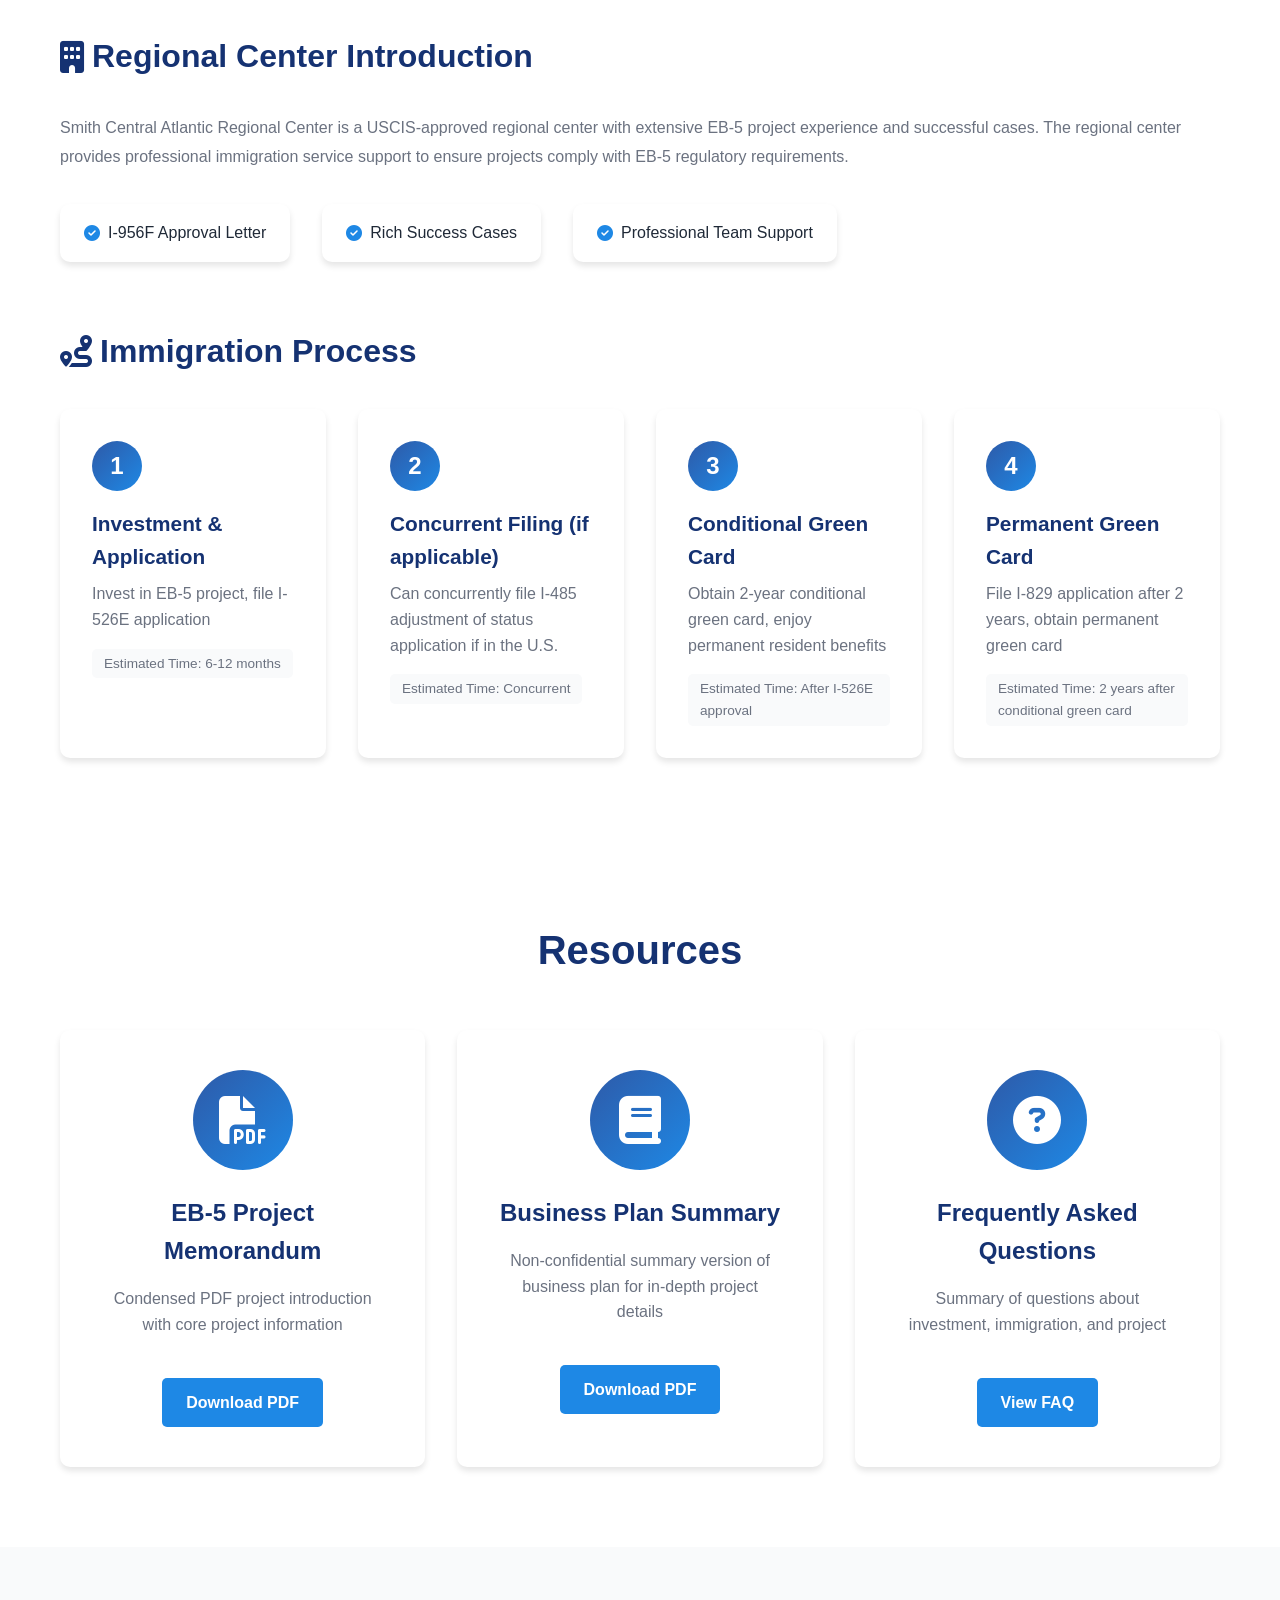
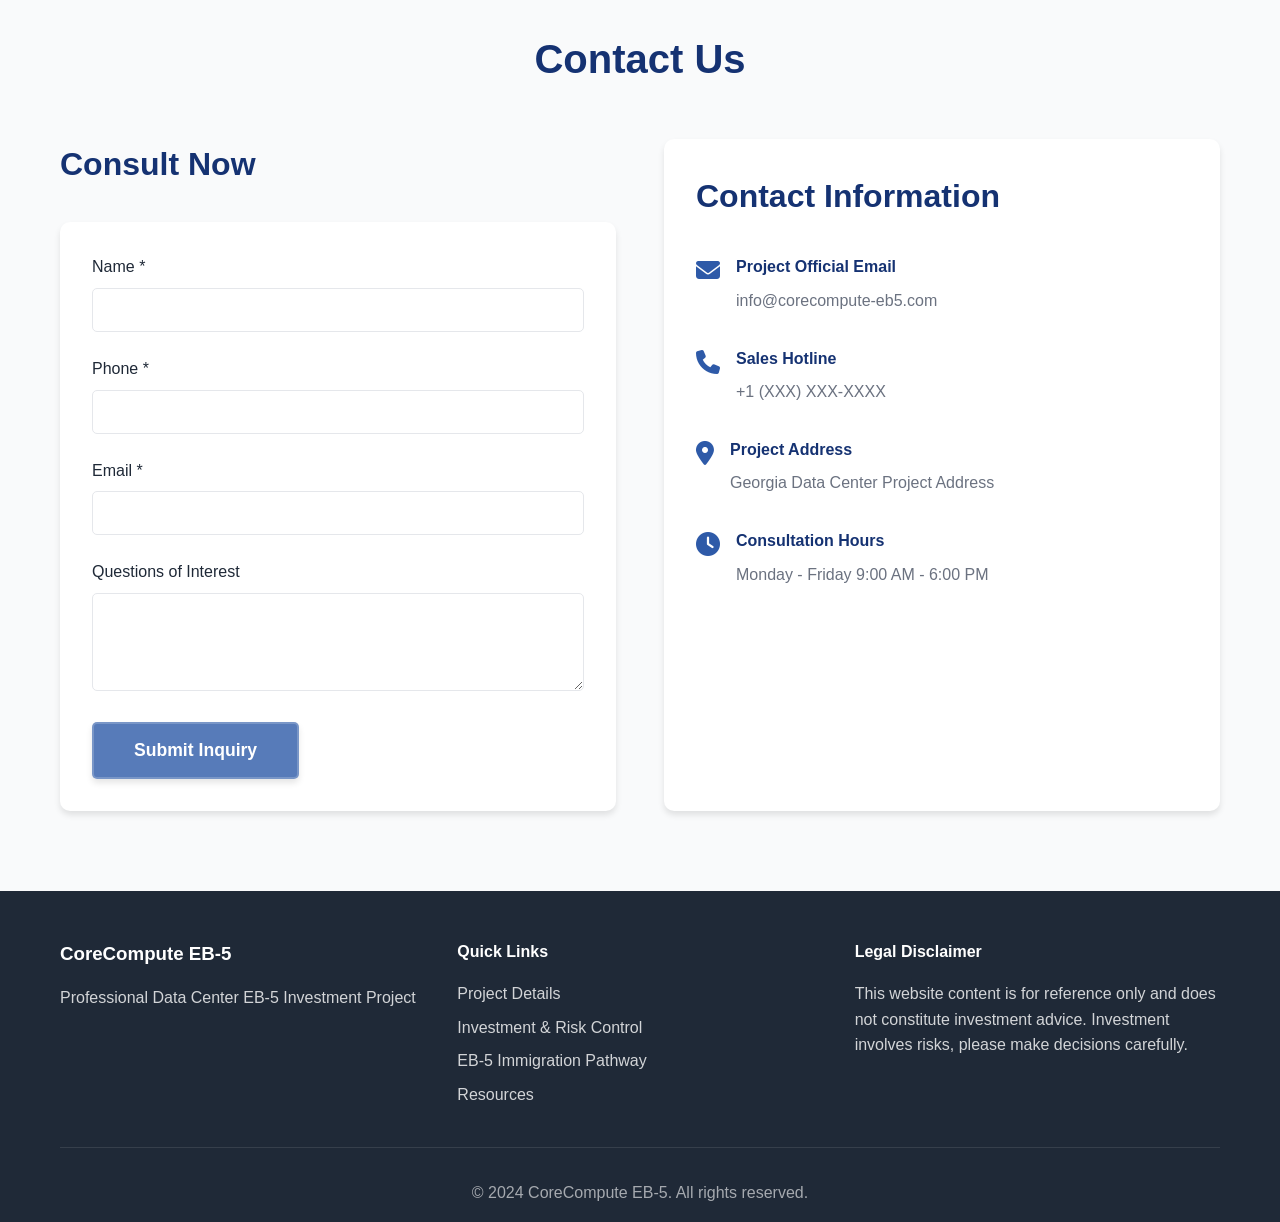
==== commit e73d6607: "_" ====
--- a/core/index-en.html
+++ b/core/index-en.html
@@ -4,8 +4,8 @@
     <meta charset="UTF-8">
     <meta name="viewport" content="width=device-width, initial-scale=1.0">
     <title>CoreCompute EB-5 Data Center Project | Rural TEA Priority Approval</title>
-    <link rel="stylesheet" href="styles.css?v=1.0.0">
-    <link rel="stylesheet" href="https://cdnjs.cloudflare.com/ajax/libs/font-awesome/6.4.0/css/all.min.css?v=1.0.0">
+    <link rel="stylesheet" href="styles.css?v=1.0.1">
+    <link rel="stylesheet" href="https://cdnjs.cloudflare.com/ajax/libs/font-awesome/6.4.0/css/all.min.css?v=1.0.1">
 </head>
 <body>
     <!-- Navigation Bar -->
@@ -612,7 +612,7 @@
         </div>
     </footer>
 
-    <script src="script.js?v=1.0.0"></script>
+    <script src="script.js?v=1.0.1"></script>
 </body>
 </html>
 
--- a/core/styles.css
+++ b/core/styles.css
@@ -308,6 +308,11 @@
     text-align: center;
     margin-top: 80px;
     overflow: hidden;
+    /* 背景图片作为视频的备用方案 */
+    background-image: url('images/bg.png');
+    background-size: cover;
+    background-position: center;
+    background-repeat: no-repeat;
 }
 
 .hero-bg-video {
@@ -319,7 +324,7 @@
     width: auto;
     height: auto;
     transform: translate(-50%, -50%);
-    z-index: 0;
+    z-index: 1;
     object-fit: cover;
     /* 移动端优化 */
     -webkit-transform: translate(-50%, -50%);
@@ -1572,14 +1577,14 @@
     }
 
     .hero-title {
-        font-size: 1.75rem;
+        font-size: 2.5rem;
         line-height: 1.3;
         margin-bottom: 0.75rem;
         padding: 0 1rem;
     }
 
     .hero-subtitle {
-        font-size: 1rem;
+        font-size: 1.4rem;
         margin-bottom: 1.5rem;
         padding: 0 1rem;
     }
@@ -1593,8 +1598,8 @@
     }
 
     .badge {
-        padding: 0.4rem 0.8rem;
-        font-size: 0.8rem;
+        padding: 0.6rem 1.2rem;
+        font-size: 1rem;
         white-space: nowrap;
     }
 
@@ -1976,11 +1981,11 @@
     }
 
     .hero-title {
-        font-size: 1.5rem;
+        font-size: 2.125rem;
     }
 
     .hero-subtitle {
-        font-size: 0.9rem;
+        font-size: 1.25rem;
     }
 
     .section-title {
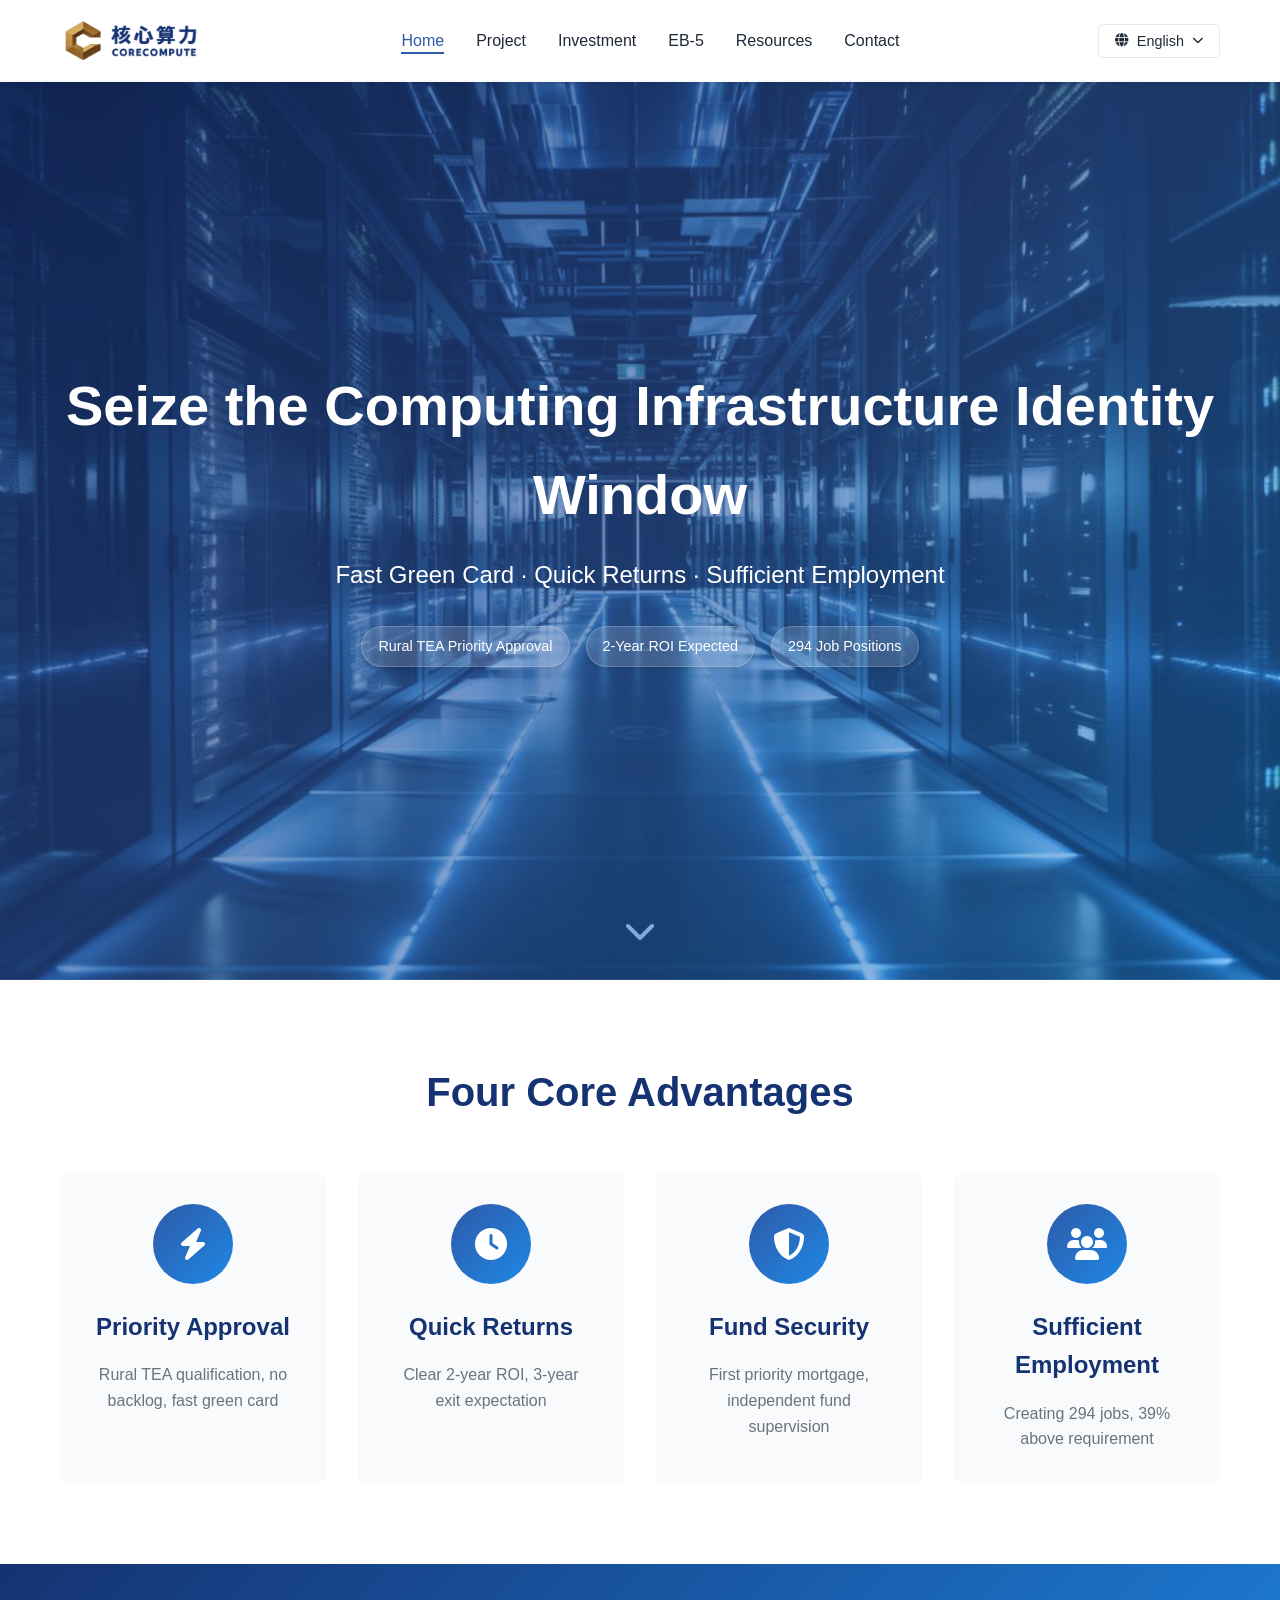
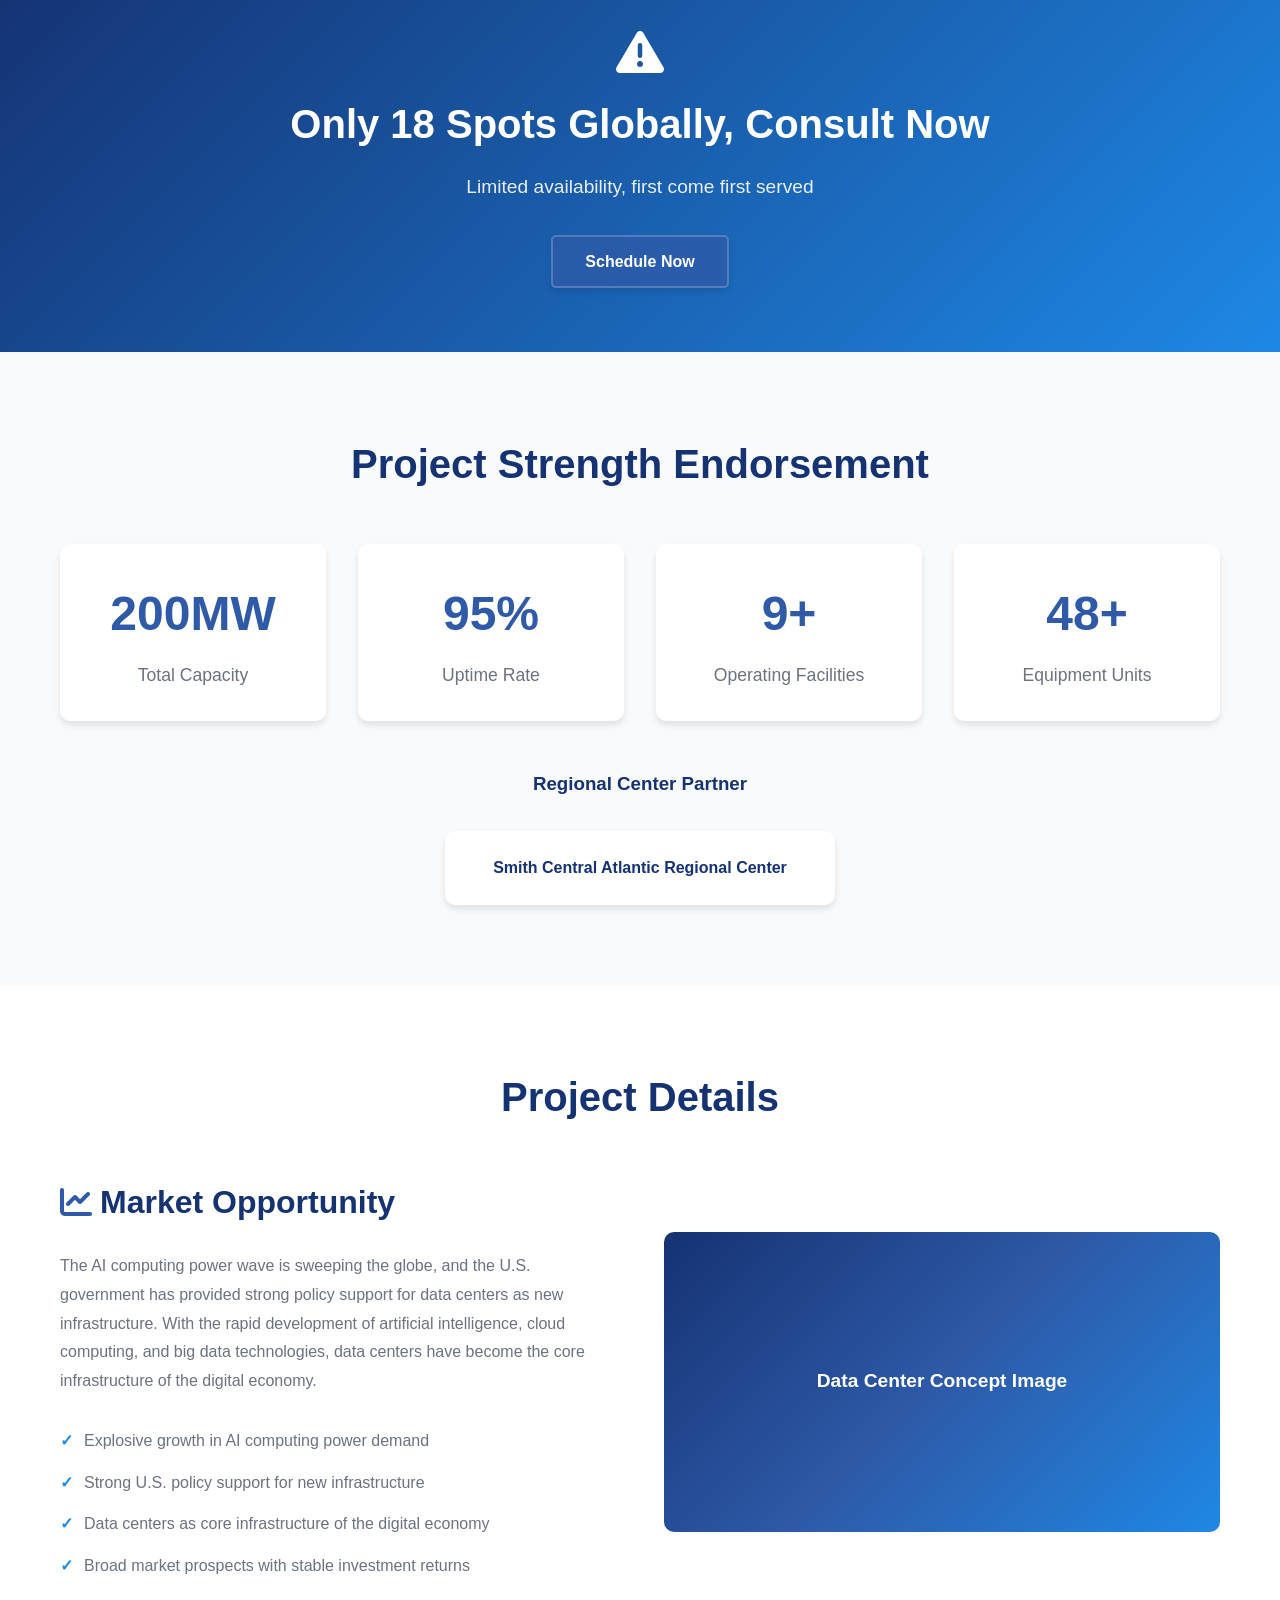
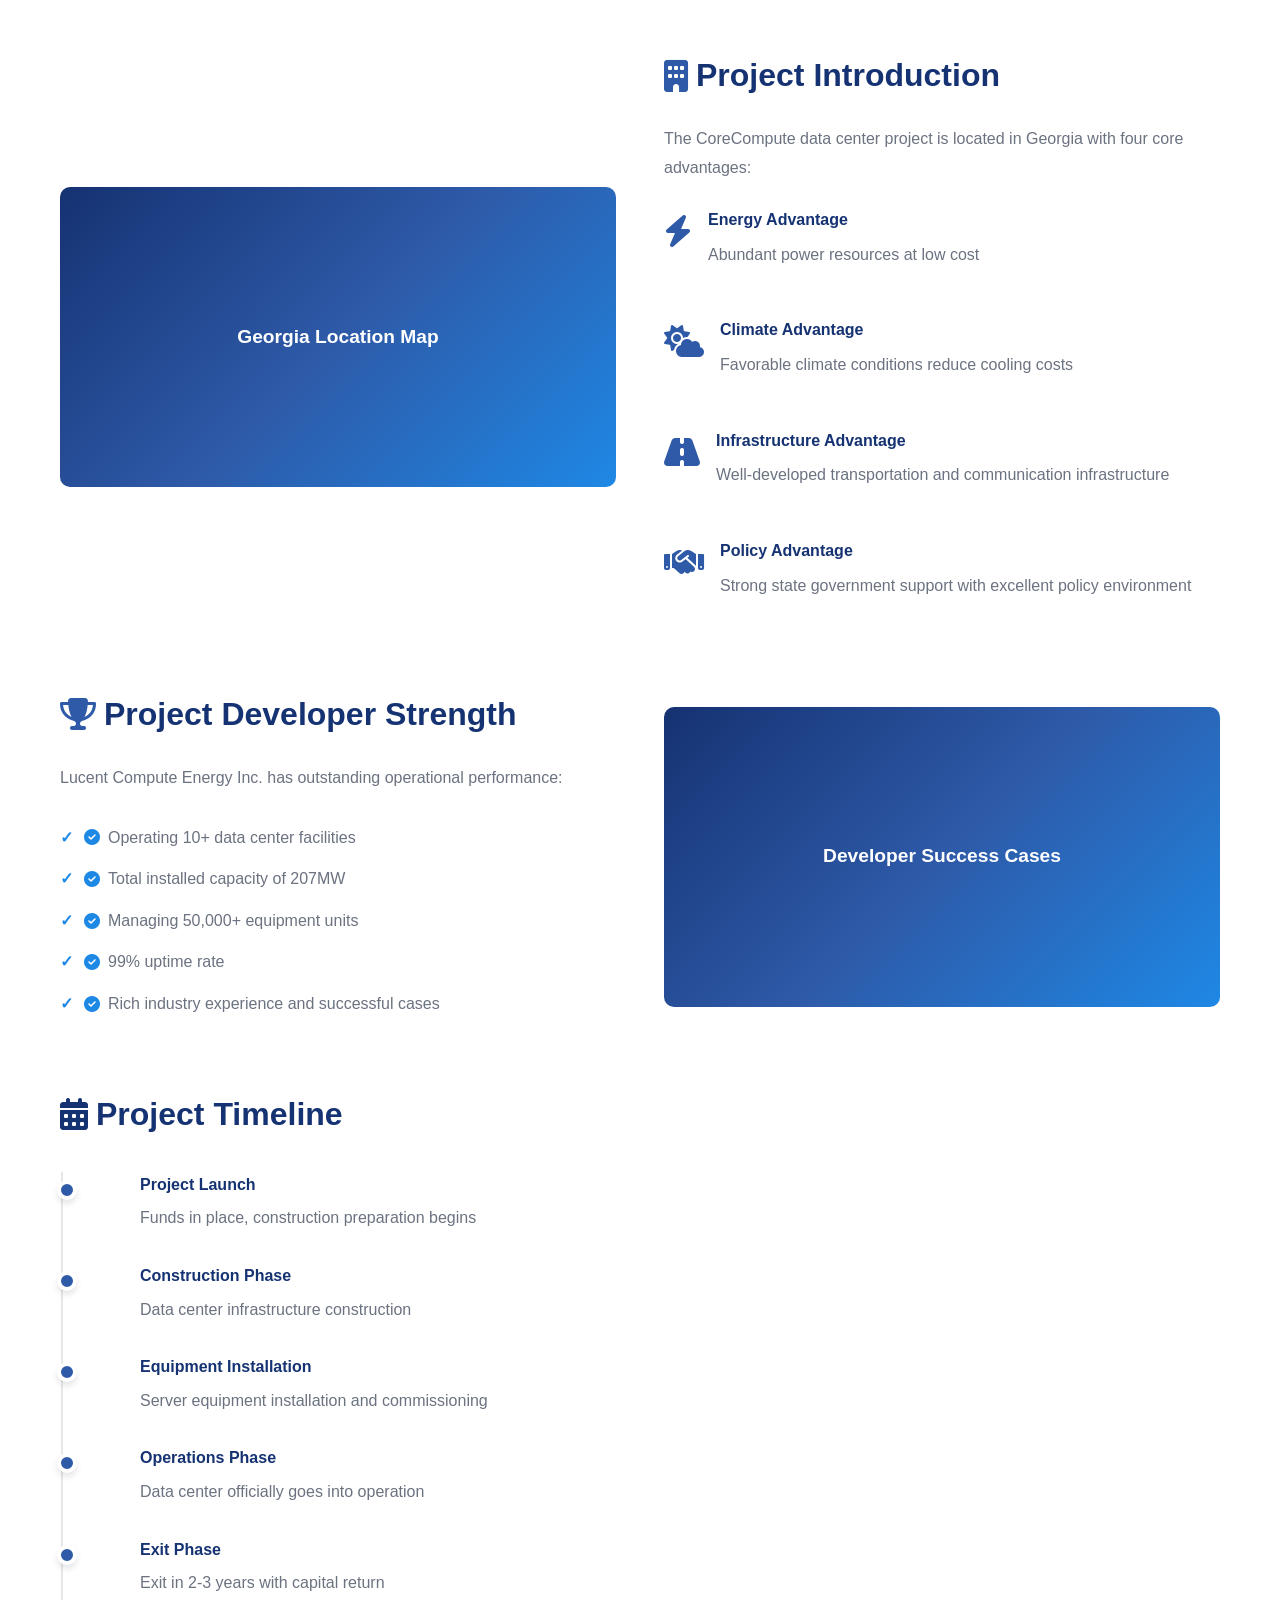
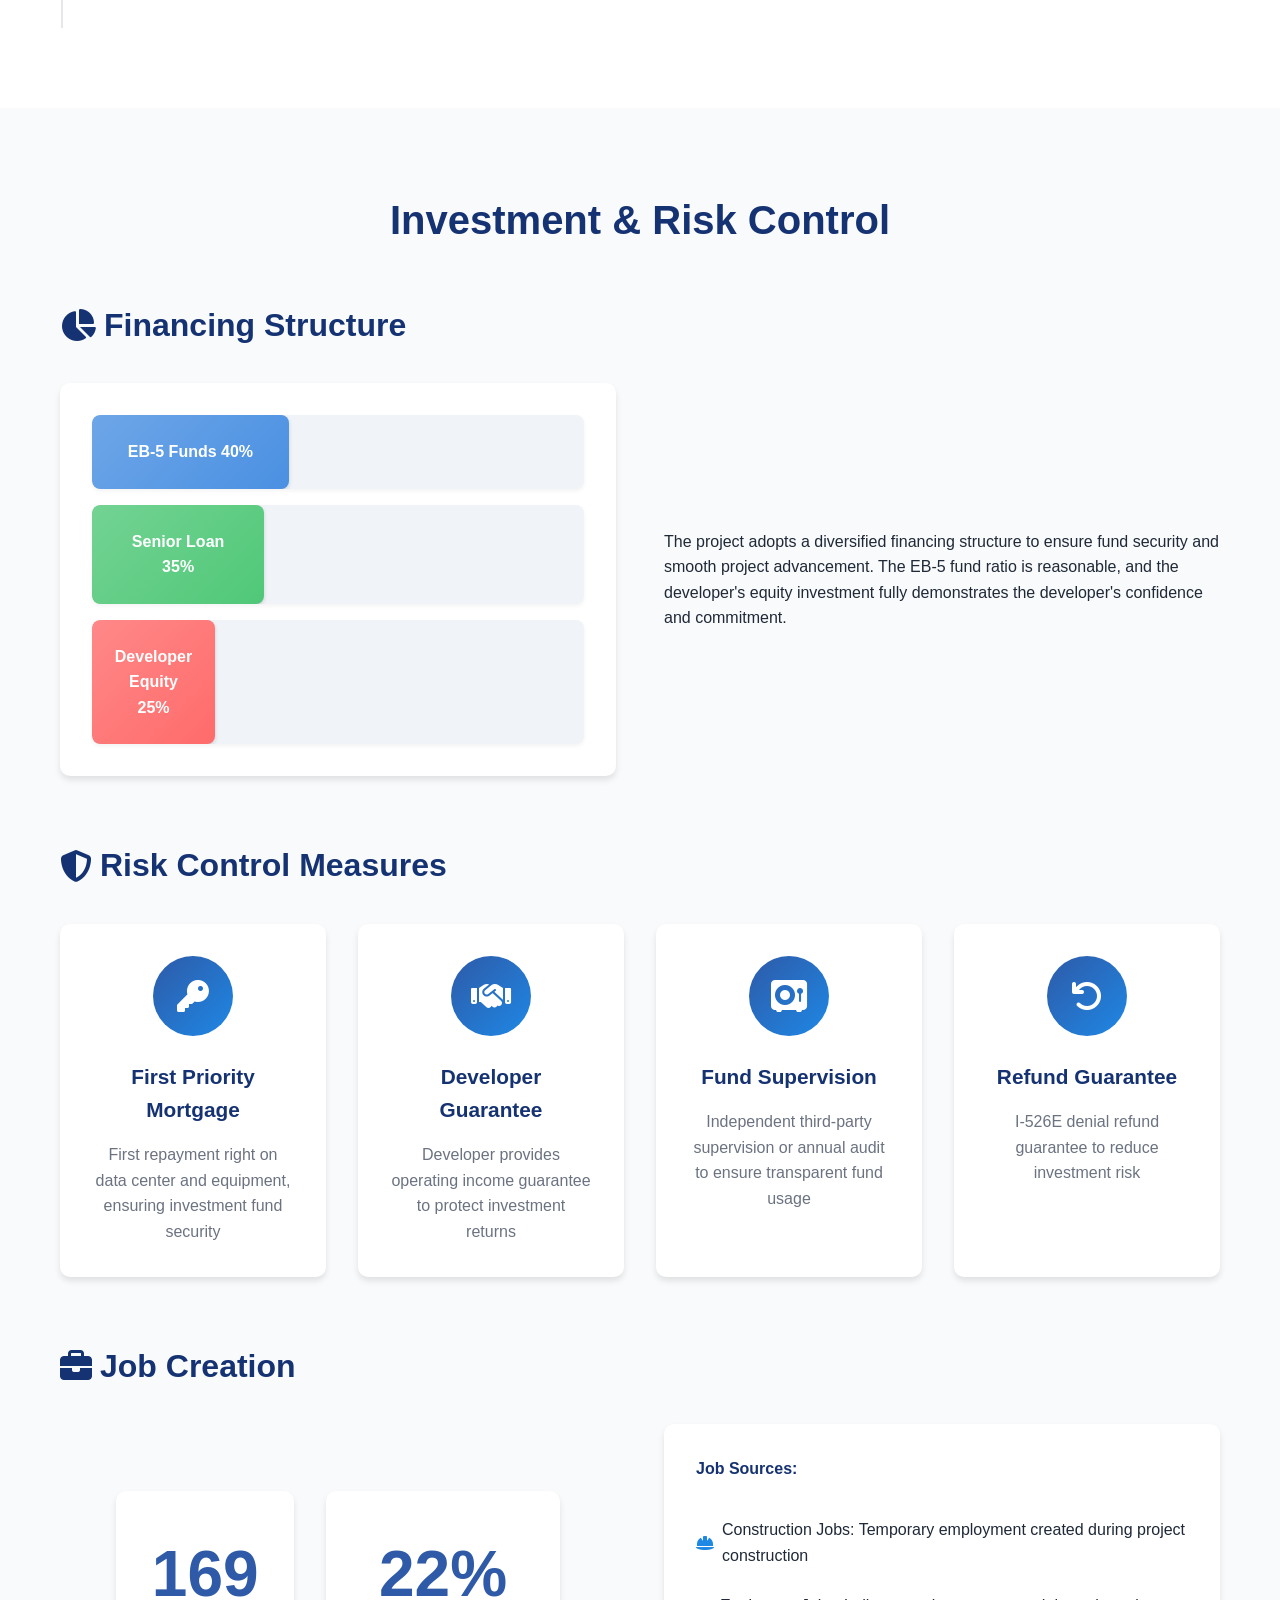
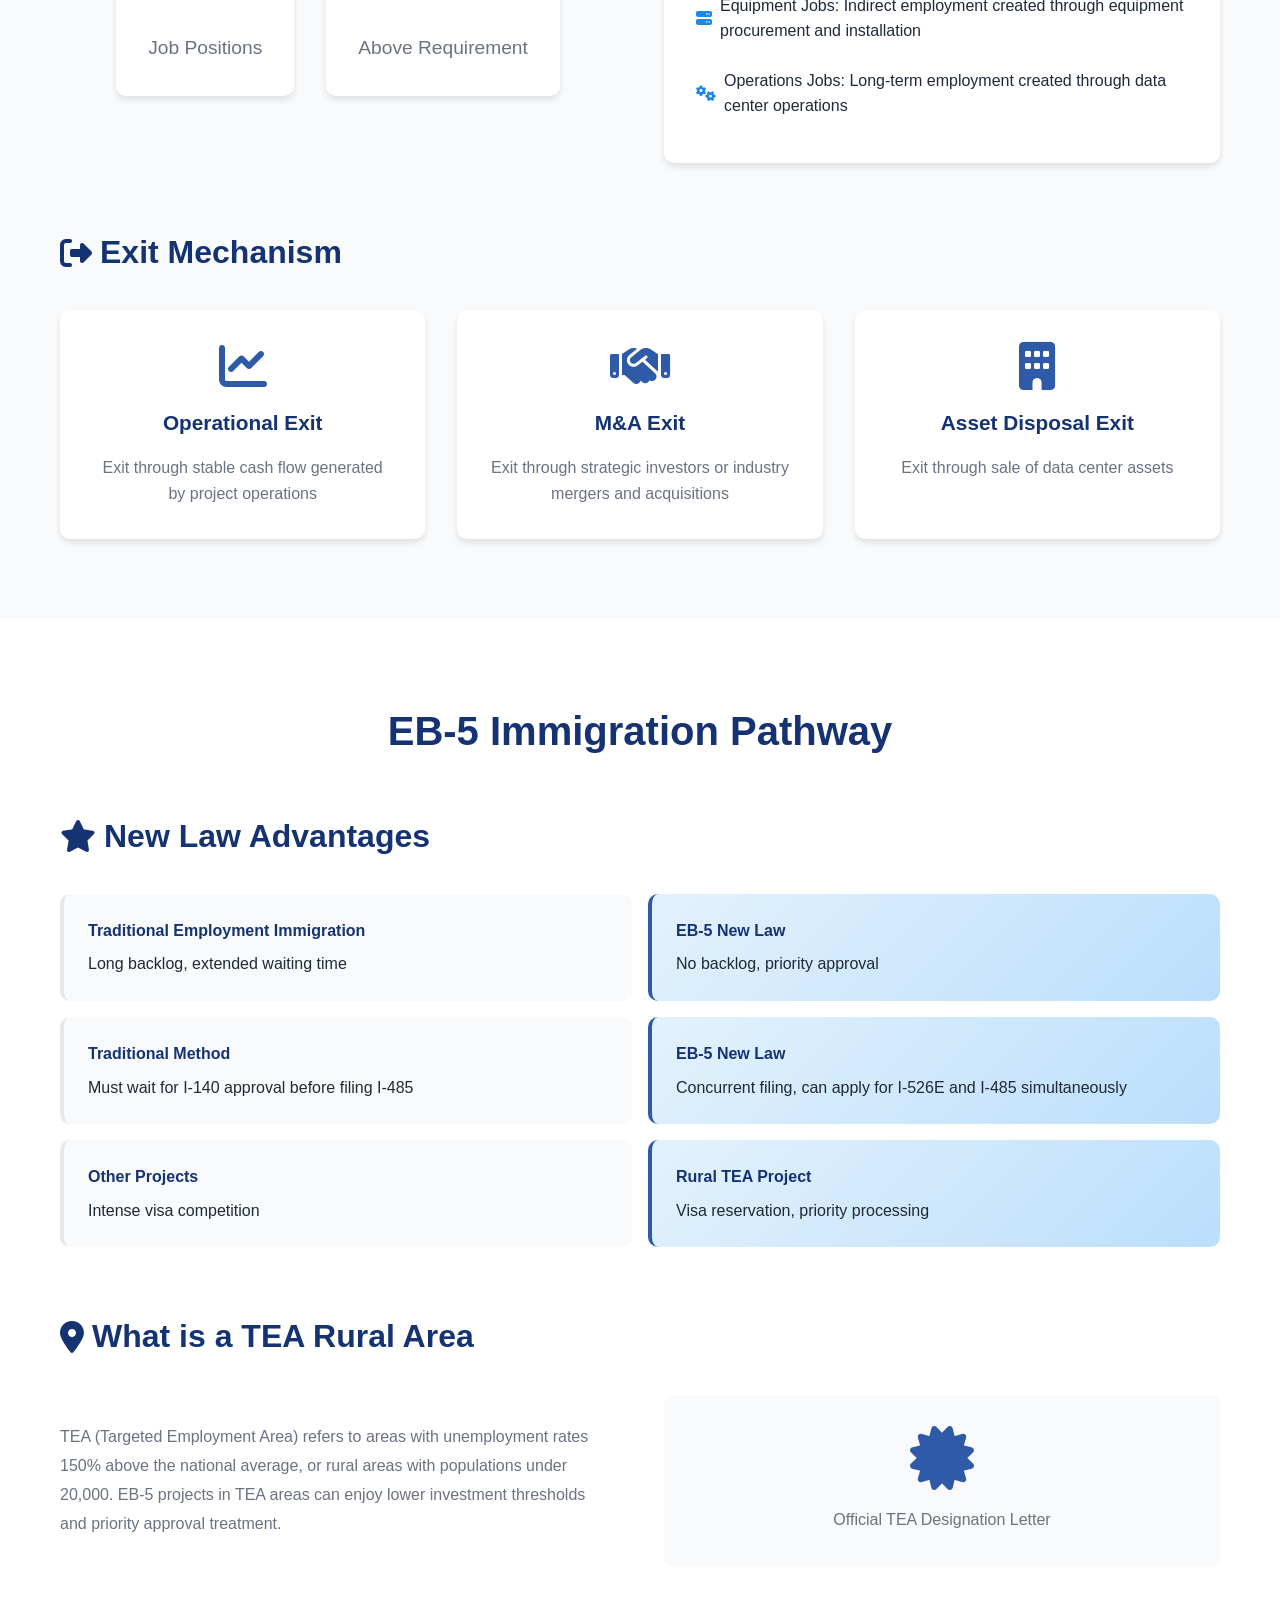
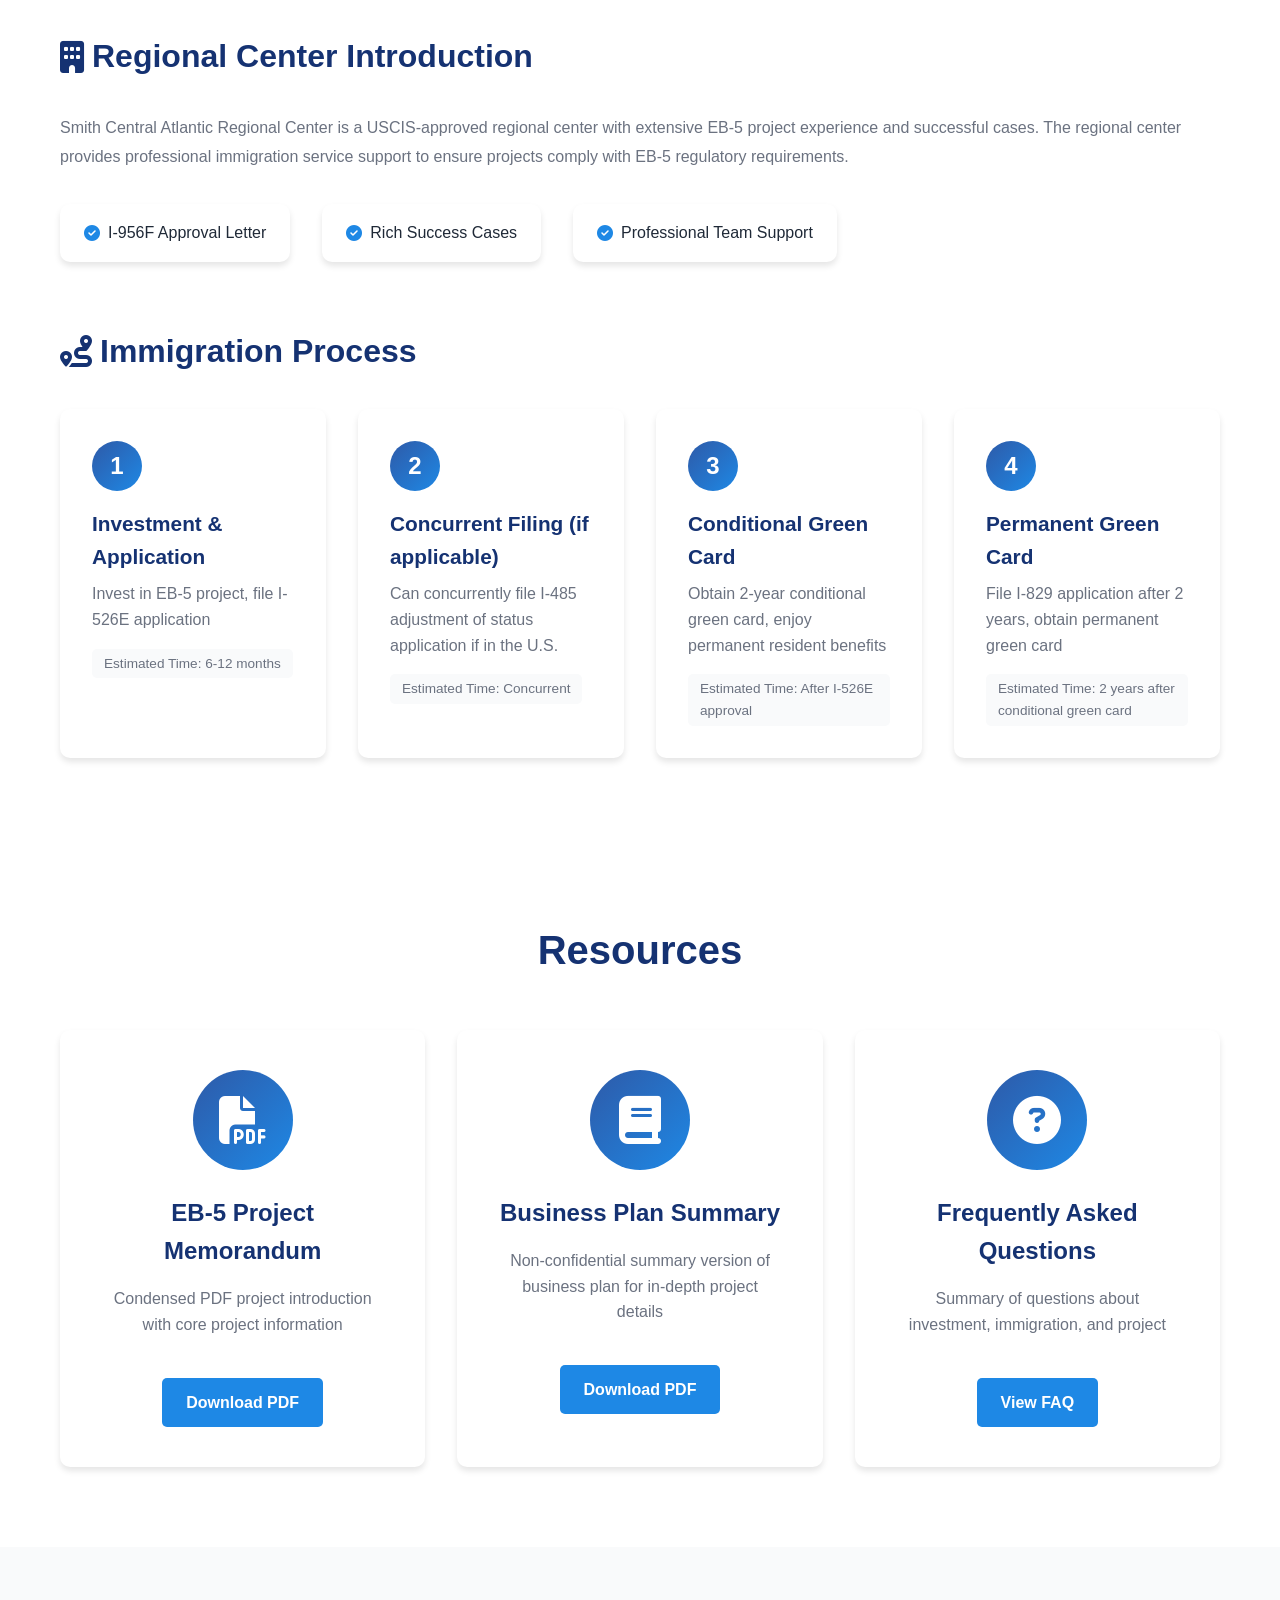
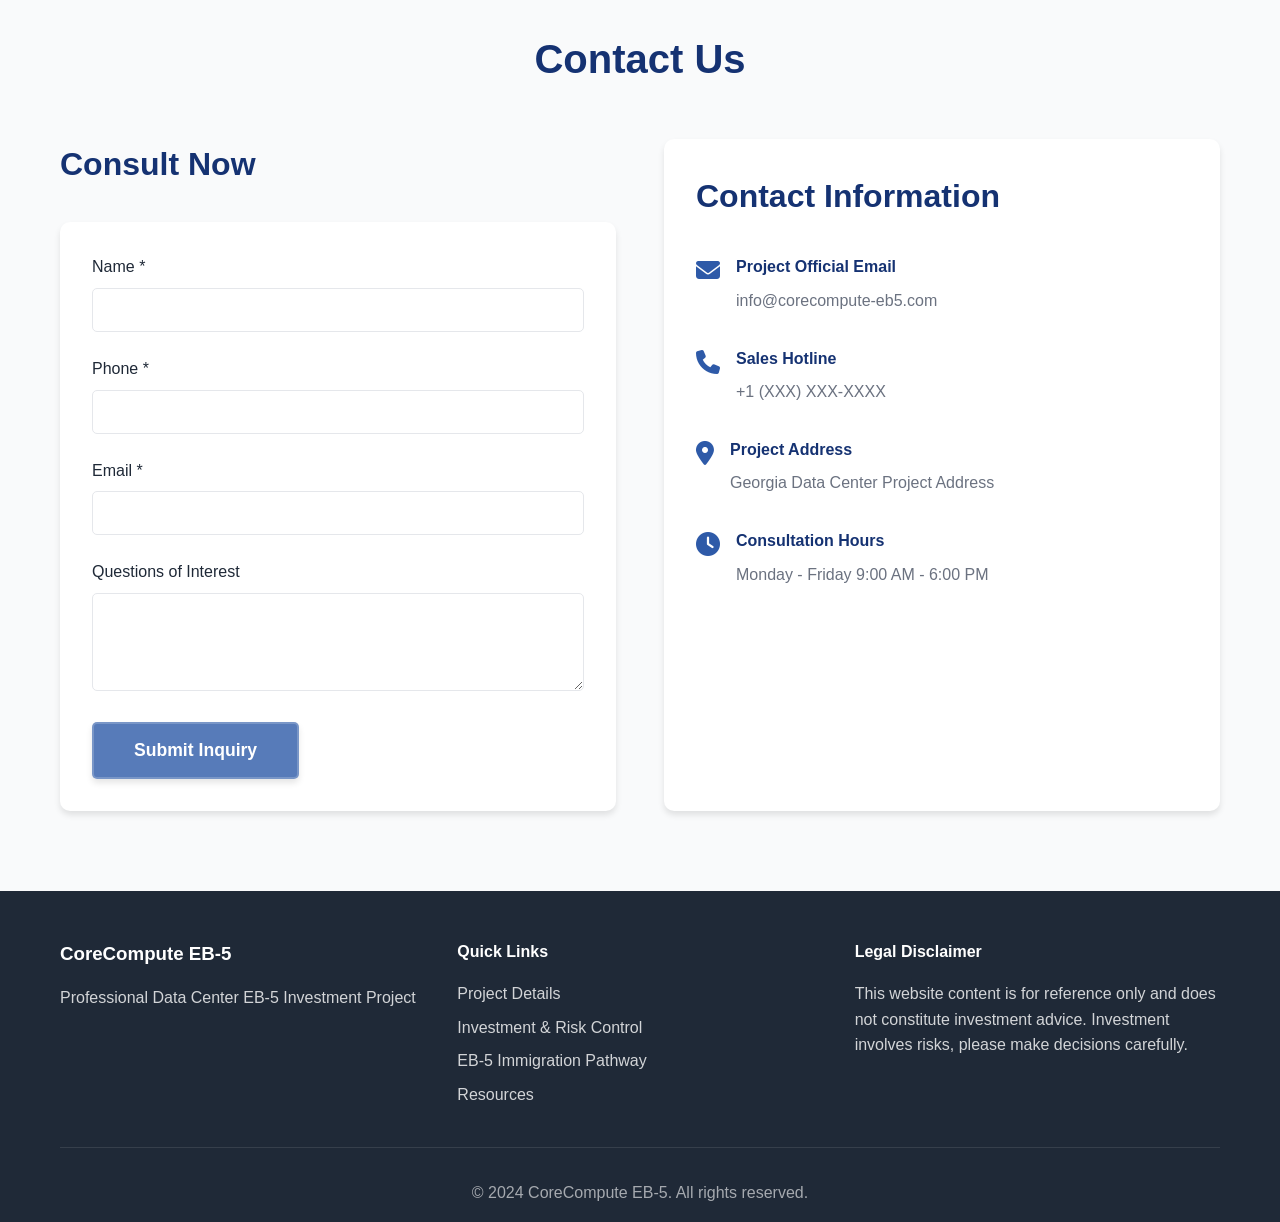
==== commit 5114dc0c: "_" ====
--- a/core/index-en.html
+++ b/core/index-en.html
@@ -4,8 +4,8 @@
     <meta charset="UTF-8">
     <meta name="viewport" content="width=device-width, initial-scale=1.0">
     <title>CoreCompute EB-5 Data Center Project | Rural TEA Priority Approval</title>
-    <link rel="stylesheet" href="styles.css?v=1.0.1">
-    <link rel="stylesheet" href="https://cdnjs.cloudflare.com/ajax/libs/font-awesome/6.4.0/css/all.min.css?v=1.0.1">
+    <link rel="stylesheet" href="styles.css?v=1.0.2">
+    <link rel="stylesheet" href="https://cdnjs.cloudflare.com/ajax/libs/font-awesome/6.4.0/css/all.min.css?v=1.0.2">
 </head>
 <body>
     <!-- Navigation Bar -->
@@ -612,7 +612,7 @@
         </div>
     </footer>
 
-    <script src="script.js?v=1.0.1"></script>
+    <script src="script.js?v=1.0.2"></script>
 </body>
 </html>
 
--- a/core/styles.css
+++ b/core/styles.css
@@ -374,9 +374,9 @@
 .badge {
     background: rgba(255, 255, 255, 0.15);
     padding: 0.5rem 1rem;
-    border-radius: 20px;
-    backdrop-filter: blur(10px);
-    -webkit-backdrop-filter: blur(10px);
+    border-radius: 200px;
+    backdrop-filter: blur(4px);
+    -webkit-backdrop-filter: blur(4px);
     font-size: 0.9rem;
     border: 1px solid rgba(255, 255, 255, 0.2);
     box-shadow: 0 2px 4px rgba(0, 0, 0, 0.1);
